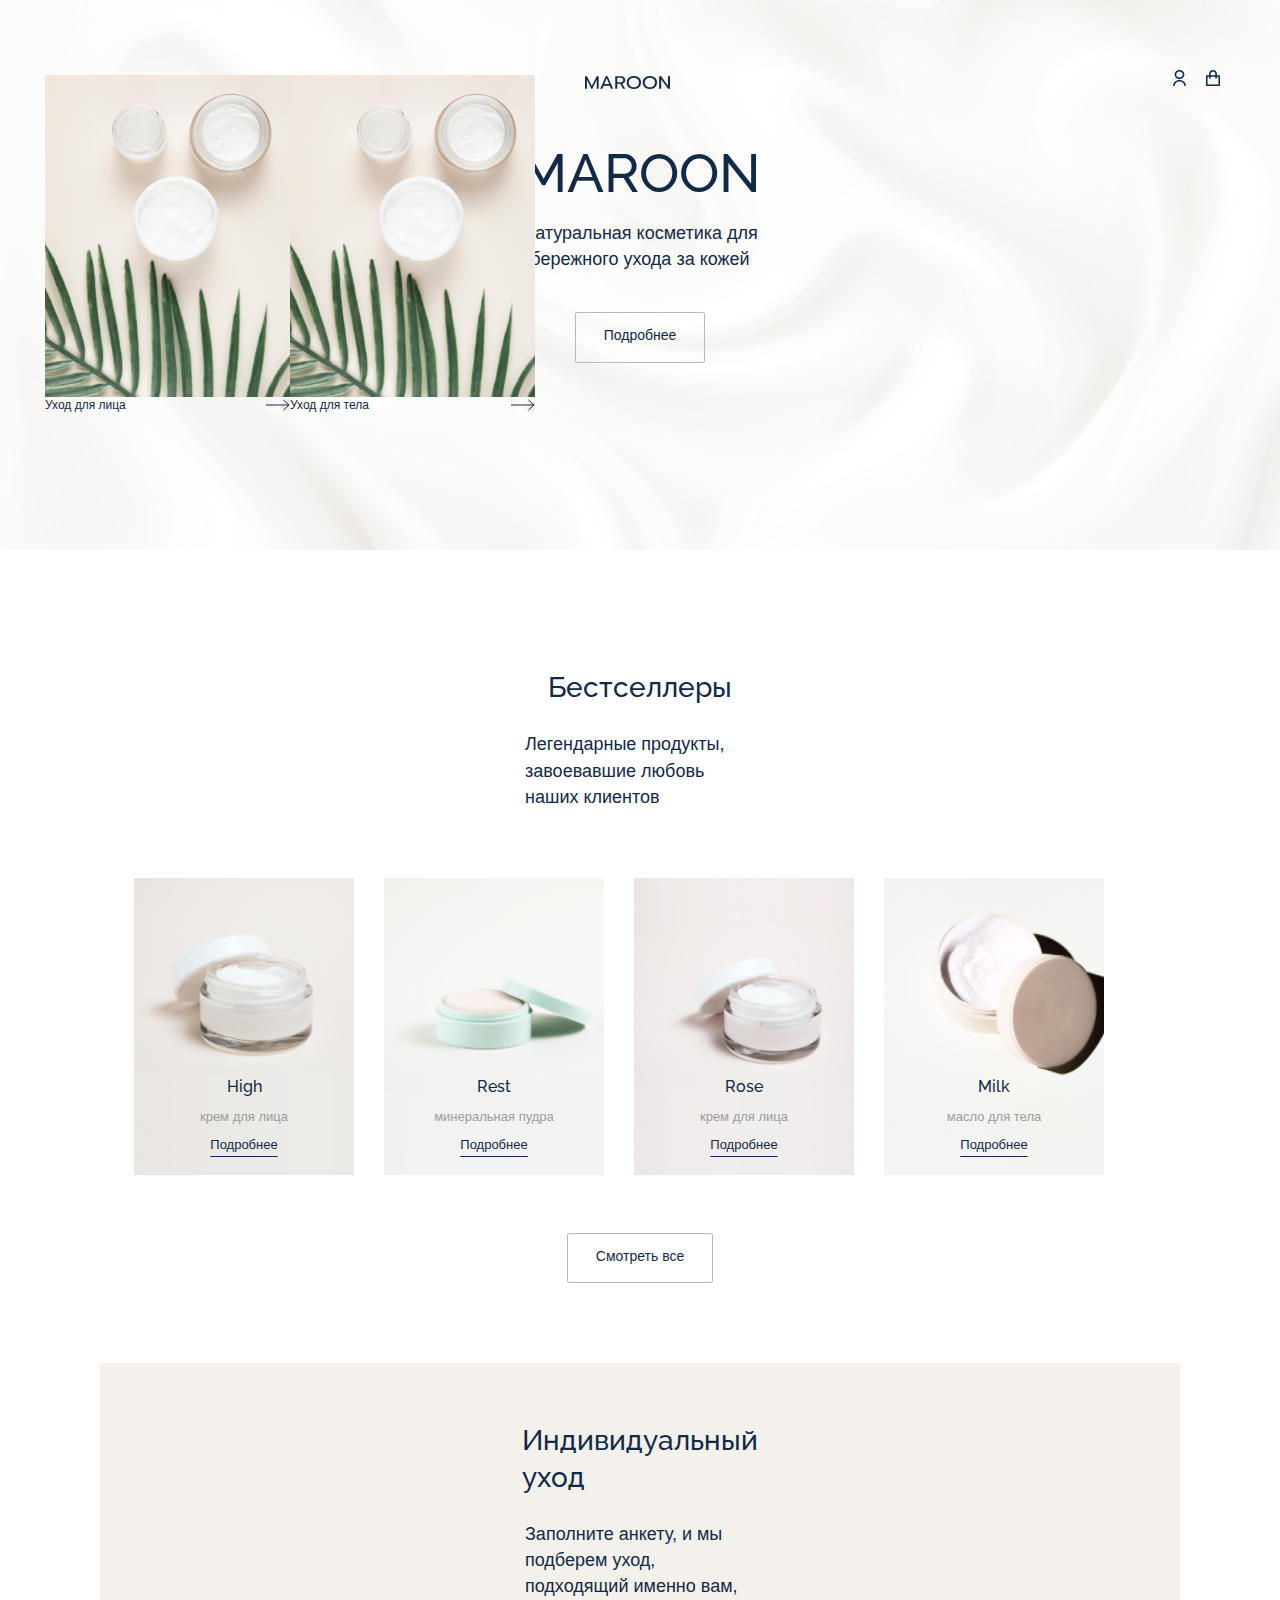
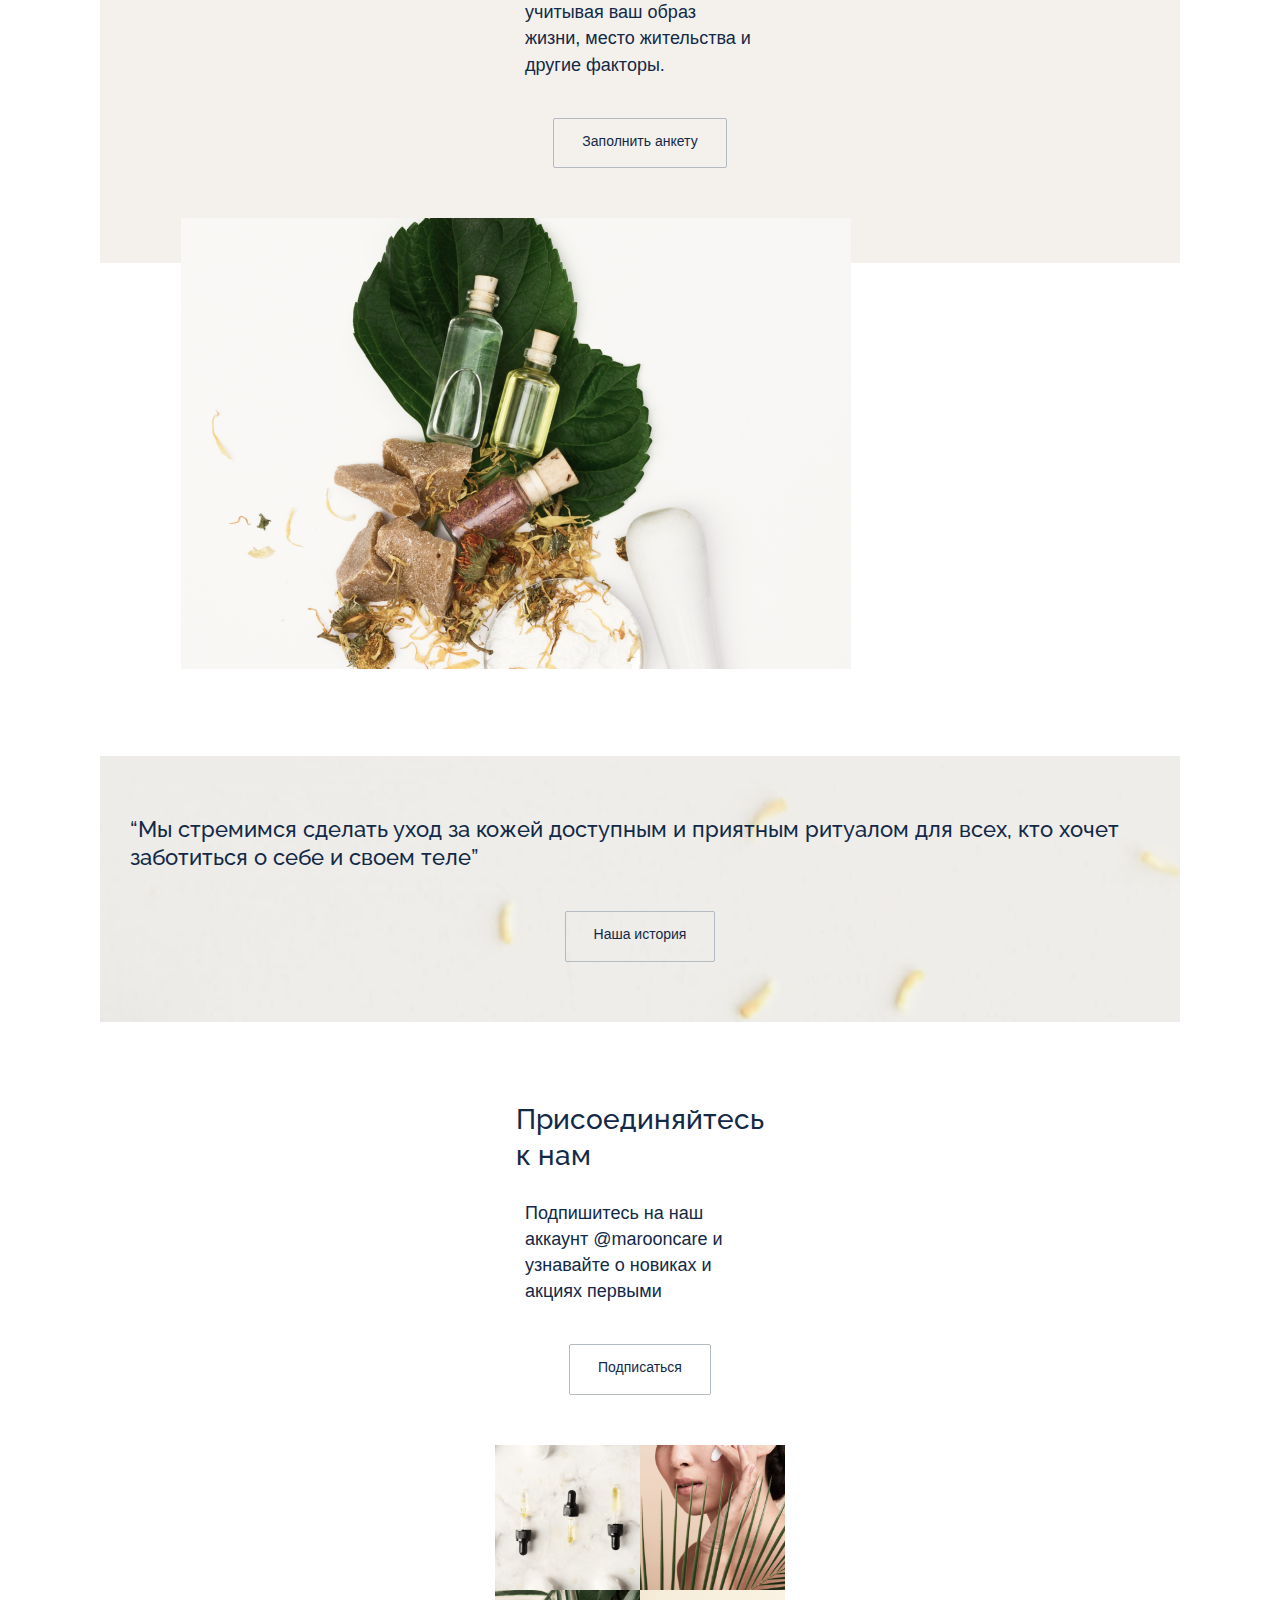
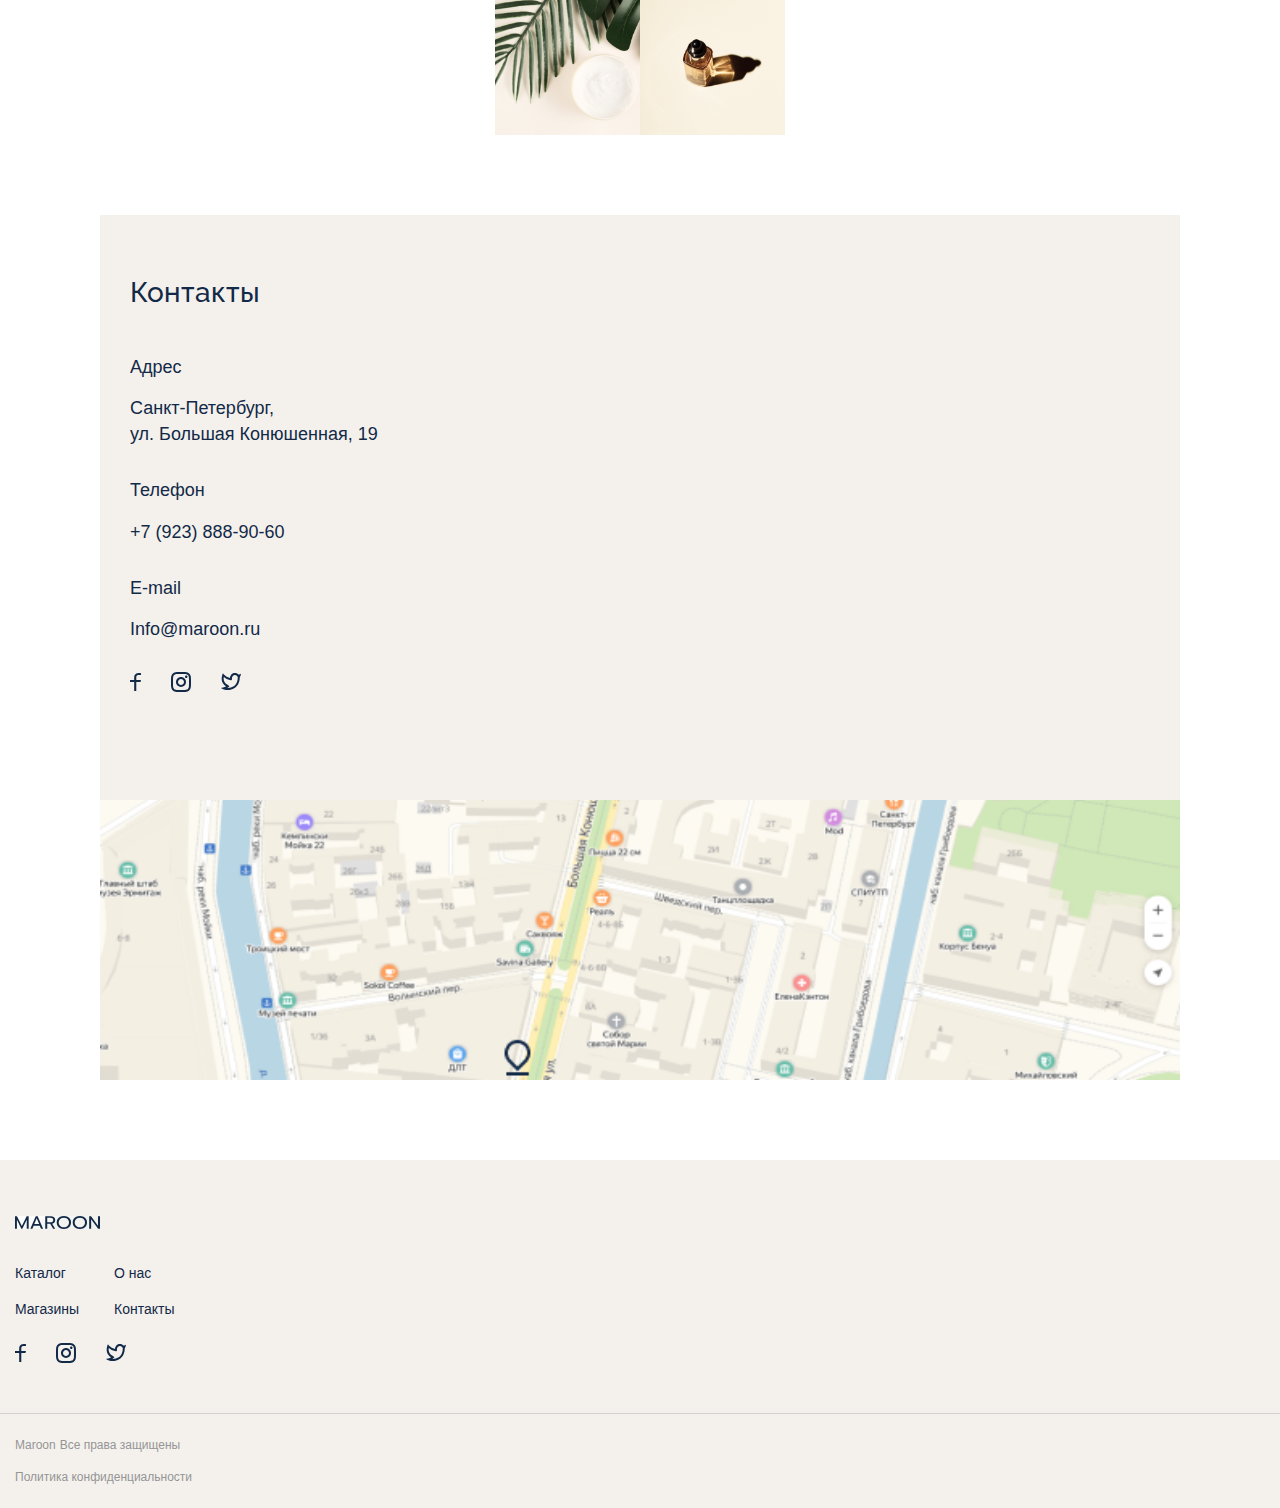
==== index.html @ 7cf11a68 "start-media" ====
<!DOCTYPE html>
<html lang="ru">

<head>
    <meta charset="UTF-8">
    <meta name="viewport" content="width=device-width, initial-scale=1.0">
    <link rel="stylesheet" href="modern-normalize/modern-normalize.css">
    <link rel="preconnect" href="https://fonts.googleapis.com">
    <link rel="preconnect" href="https://fonts.gstatic.com" crossorigin>
    <link
        href="https://fonts.googleapis.com/css2?family=M+PLUS+1p:wght@400;500&family=Raleway:wght@400;500;600&display=swap"
        rel="stylesheet">
    <link rel="stylesheet" href="css/style.css">
    <title>Куратов Даниил</title>
</head>

<body>

    <header>
        <nav>
            <div class="menu">
                <div class="left-menu">
                    <button type="button"> <img src="images/icons/mobile/burger-menu-mobile.svg"
                            alt="burger-menu"></button>
                </div>
                <div class="center-menu">
                    <a href="index.html"><img src="images/icons/mobile/logo-mobile.svg" alt="logo"></a>
                </div>
                <div class="right-menu">
                    <ul class="header-places">
                        <li>Каталог</li>
                        <li>о нас</li>
                        <li>Контакты</li>
                    </ul>

                    <div class="right-menu-icons">
                        <img src="images/icons/mobile/persona-mobile.svg" alt="personal">
                        <img src="images/icons/mobile/shop-mobile.svg" alt="shop">
                    </div>
                </div>
            </div>
        </nav>

        <div class="header-main">
            <h1>Maroon</h1>
            <p class="main-text">Натуральная косметика
                для бережного ухода за кожей</p>

            <div class="button">
                <a href="">Подробнее</a>
            </div>
        </div>

        <div class="header-wrapper">
            <div class="select-wrapper">
                <div class="select-image"></div>
                <div class="link-select">
                    <a href="">
                        <p class="text-select">Уход для лица</p> <img src="images/icons/mobile/arrow-mobile.svg"
                            alt="->">
                    </a>
                </div>
            </div>

            <div class="select-wrapper">
                <div class="select-image"></div>
                <div class="link-select">
                    <a href="">
                        <p class="text-select">Уход для тела</p> <img src="images/icons/mobile/arrow-mobile.svg"
                            alt="->">
                    </a>
                </div>
            </div>
        </div>
    </header>

    <main>
        <div class="wrapper">

            <section class="bestseller">
                <h2 class="sr-only">Бестселлеры</h2>
                <div class="text-wrapper">
                    <p class="heading-text">Бестселлеры</p>
                    <p class="main-text">Легендарные продукты,
                        завоевавшие любовь
                        наших клиентов</p>

                    <div class="button">
                        <a href="">Смотреть все</a>
                    </div>
                </div>

                <div class="crems-border">
                    <div class="crems">
                        <ul>
                            <li>
                                <div class="crem" id="first-crem">
                                    <p class="name-crem">High</p>
                                    <p class="desname-crem">Крем для лица</p>
                                    <a class="link-crem" href="">Подробнее</a>
                                </div>
                            </li>

                            <li>
                                <div class="crem" id="second-crem">
                                    <p class="name-crem">Rest</p>
                                    <p class="desname-crem">Минеральная пудра</p>
                                    <a class="link-crem" href="">Подробнее</a>
                                </div>
                            </li>

                            <li>
                                <div class="crem" id="third-crem">
                                    <p class="name-crem">Rose</p>
                                    <p class="desname-crem">Крем для лица</p>
                                    <a class="link-crem" href="">Подробнее</a>
                                </div>
                            </li>

                            <li>
                                <div class="crem" id="fourth-crem">
                                    <p class="name-crem">Milk</p>
                                    <p class="desname-crem">Масло для тела</p>
                                    <a class="link-crem" href="">Подробнее</a>
                                </div>
                            </li>
                        </ul>
                    </div>
                </div>

                <div class="button">
                    <a href="">Смотреть все</a>
                </div>
            </section>

            <section class="anketa">
                <div class="wrapper-section">
                    <h2 class="sr-only">Индивидуальный уход</h2>
                    <div class="text-wrapper">
                        <p class="heading-text">Индивидуальный уход</p>
                        <p class="main-text" id="anketa-text-first-paragraph">Не всегда очевидно, какие элементы
                            и
                            минералы необходимы коже, а многочисленные эксперименты с разными средствами только
                            ухудшают ее качество.</p>
                        <p class="main-text" id="anketa-text-second-paragraph">Заполните анкету, и мы подберем
                            уход,
                            подходящий именно вам, учитывая ваш образ жизни, место жительства и другие факторы.
                        </p>

                        <div class="button">
                            <a href="">Заполнить анкету</a>
                        </div>
                    </div>
                </div>

                <div class="wrapper-images">
                    <img class="anketa-photo" src="images/anketa-images.png" alt="">
                </div>
            </section>


            <section class="history">
                <h2 class="sr-only">Наша история</h2>
                <div class="wrapper-section">
                    <div class="text-wrapper">
                        <p class="text-history">“Мы стремимся сделать уход за кожей доступным
                            и приятным ритуалом для всех, кто хочет
                            заботиться о себе и своем теле” </p>
                        <div class="button">
                            <a href="">Наша история</a>
                        </div>
                    </div>
                </div>
            </section>

            <section class="subscribe">
                <h2 class="sr-only">Присоединяйтесь к нам</h2>
                <div class="text-wrapper">
                    <p class="heading-text">Присоединяйтесь к нам</p>
                    <p class="main-text">Подпишитесь на наш аккаунт @marooncare
                        и узнавайте о новиках и акциях первыми</p>

                    <div class="button">
                        <a href="">Подписаться</a>
                    </div>
                </div>

                <div class="stack-images">
                    <div class="images-wrapper">
                        <img class="hidden" src="images/stack-images-1.png" alt="">
                        <img src="images/stack-images-2.png" alt="">
                        <img src="images/stack-images-3.png" alt="">
                    </div>
                    <div class="images-wrapper">
                        <img class="hidden" src="images/stack-images-4.png" alt="">
                        <img src="images/stack-images-5.png" alt="">
                        <img src="images/stack-images-6.png" alt="">
                    </div>
                </div>
            </section>

            <section class="contacts">
                <h2 class="sr-only">Контакты</h2>
                <div class="wrapper-section">
                    <div class="text-wrapper">
                        <p class="heading-text">Контакты</p>
                        <ul class="contacts-list">
                            <li>
                                <p class="main-text contact-type">Адрес</p>
                                <p class="main-text">Санкт-Петербург,<br>
                                    ул. Большая Конюшенная, 19</p>
                            </li>
                            <li>
                                <p class="main-text contact-type">Телефон</p>
                                <p class="main-text">+7 (923) 888-90-60</p>
                            </li>
                            <li>
                                <p class="main-text contact-type">E-mail</p>
                                <p class="main-text">Info@maroon.ru</p>
                            </li>
                            <li>
                                <div class="icons">
                                    <img src="images/icons/mobile/facebook-mobile.svg" alt="facebook">
                                    <img src="images/icons/mobile/instagram-mobile.svg" alt="instagram">
                                    <img src="images/icons/mobile/twitter-mobile.svg" alt="twitter">
                                </div>
                            </li>
                        </ul>
                    </div>
                </div>

                <div class="map-wrapper"></div>
            </section>

        </div>
    </main>

    <footer>
        <div class="footer-text">
            <a href="index.html"> <img src="images/icons/mobile/logo-mobile.svg" alt="logo"></a>

            <div class="footer-places">
                <div class="places">
                    <p>Каталог</p>
                </div>
                <div class="places">
                    <p>О нас</p>
                </div>
                <div class="places">
                    <p>Магазины</p>
                </div>
                <div class="places">
                    <p>Контакты</p>
                </div>
            </div>

            <div class="icons">
                <img src="images/icons/mobile/facebook-mobile.svg" alt="facebook">
                <img src="images/icons/mobile/instagram-mobile.svg" alt="instagram">
                <img src="images/icons/mobile/twitter-mobile.svg" alt="twitter">
            </div>
        </div>

        <div class="bottom-footer">
            <div class="first-line">
                <p>Maroon </p>
                <p><img src="images/icons/c.svg" alt=""></p>
                <p>Все права защищены</p>
            </div>
            <p>Политика конфиденциальности</p>
        </div>
    </footer>
</body>

</html>
---- css/style.css ----
:root {
    font-size: 62.5%;
    --primary-color: #122947;
    --background-color: #F4F1ED;
    --border-color: #B3BAC1;
    --crem-text-color: #9A9DA0;
    --footer-background-color: #F4F1ED;
    --footer-border-color: #D1D1D1;
    --footer-text-color: #959595;
}

body {
    margin: 0;
    padding: 0;
    color: var(--primary-color);
    font-family: 'M PLUS 1', sans-serif;
    font-size: 1.6rem;
    font-weight: 400;
    line-height: 145%;
    min-width: 320px;
}

main {
    text-align: center;
}

.wrapper {
    max-width: 1170px;
    margin-left: auto;
    margin-right: auto;
    padding-left: 1.6rem;
    padding-right: 1.6rem;
}


.sr-only {
    position: absolute;
    width: 1px;
    height: 1px;
    margin: -1px;
    border: 0;
    padding: 0;
    white-space: nowrap;
    clip-path: inset(100%);
    clip: rect(0 0 0 0);
    overflow: hidden;
}

header {
    height: 550px;
    display: flex;
    flex-direction: column;
    flex-grow: 1;
    margin: 0;
    padding: 3.2rem 1.6rem 0 1.6rem;
    background-image: url(../images/header-background.png);
    background-repeat: no-repeat;
    background-position: center;
    background-size: cover;
    text-align: center;
    margin-bottom: 8rem;
}

.menu {
    height: 16px;
    flex-grow: 1;
    display: flex;
    flex-direction: row;
    justify-content: space-between;
    padding: 0;
    margin: 0 15px;
    margin-top: 30px;
}

.nav-wrapper a{
    margin-right:2rem;
}

.logo {
    position: absolute;
    top: 30px;
    left: 50%;
}

button {
    border: none;
    background: none;
    cursor: pointer;
    padding: 0;
    margin: 0;
}

.header-places {
    display: none;
}

.right-menu-icons {
    display: flex;
    flex-direction: row;
}

.right-menu-icons :last-child {
    margin-left: 2rem;
}

.header-main {
    display: flex;
    flex-direction: column;
    align-items: center;
    max-width: 27.4rem;
    align-self: center;
    margin-top: 6rem;
}

.header-main p.main-text {
    margin-top: 2rem;
}

h1 {
    text-transform: uppercase;
    font-family: 'Raleway', sans-serif;
    font-size: 4.2rem;
    font-weight: 500;
    line-height: 100%;
    margin: 0;
}

p {
    margin: 0;
}

a {
    margin: 0;
    text-decoration: none;
    color: inherit;
}

.button {
    margin-top: 4rem;
    width: max-content;
    display: flex;
    flex-direction: column;
    justify-content: center;
    align-items: center;
    border-radius: 2px;
    border: 1px solid var(--border-color);
    padding: 1.3rem 2.8rem 1.6rem 2.8rem;
}

.button a {
    font-size: 1.4rem;
    font-weight: 500;
    line-height: 140%;
}

.header-wrapper {
    margin-top: 35px;
    display: flex;
    flex-direction: row;
    justify-content: space-around;
}

.link-select a {
    display: flex;
    flex-direction: row;
    justify-content: space-between;
    align-items: center;
}

.text-select {
    font-size: 1.2rem;
    font-weight: 500;
    line-height: 140%;
}

.select-image {
    min-width: 130px;
    min-height: 170px;

    background-image: url(../images/image-for-face.png);
    background-repeat: no-repeat;
    background-position: center;
    background-size: cover;
}

section {
    margin-bottom: 8rem;
    display: flex;
    flex-direction: column;
    align-items: center;
}


.wrapper-section {
    background-color: var(--background-color);
    padding: 6rem 3rem;
    width: 100%;
    display: flex;
    flex-direction: column;
    align-items: center;
}

.heading-text {
    font-family: 'Raleway', sans-serif;
    font-size: 2.8rem;
    font-style: normal;
    font-weight: 500;
    line-height: 130%;
    margin-bottom: 2.5rem;
}

.crems-border {
    width: 100%;
    margin-top: 5rem;
}

.crems {
    padding: 0;
    margin-left: -1.6rem;
    margin-right: -1.6rem;
}

.crems ul {
    list-style: none;
    padding: 0;
    display: flex;
    white-space: nowrap;
    overflow: auto;
    -ms-overflow-style: none;
    scrollbar-width: none;
}

.crems ul::-webkit-scrollbar {
    display: none;
}

.crem {
    width: 220px;
    height: 297px;
    display: flex;
    flex-direction: column;
    align-items: center;
    justify-content: end;
    margin-right: 3rem;
    padding-bottom: 2rem;
}

.name-crem {
    font-family: 'Raleway', sans-serif;
    font-size: 16px;
    font-style: normal;
    font-weight: 500;
    line-height: 145%;
}

.desname-crem {
    text-transform: lowercase;
    color: var(--crem-text-color);
    font-size: 1.3rem;
    font-weight: 400;
    line-height: 290%;
}

.link-crem {
    font-size: 1.3rem;
    font-weight: 400;
    line-height: 145%;
    text-decoration: underline;
    text-underline-offset: 0.7rem;
}

#first-crem {
    background-image: url(../images/crem-1.png);
    background-repeat: no-repeat;
    background-position: center;
    background-size: cover;

    margin-left: 5rem;
}

#second-crem {
    background-image: url(../images/crem-2.png);
    background-repeat: no-repeat;
    background-position: center;
    background-size: cover;
}

#third-crem {
    background-image: url(../images/crem-3.png);
    background-repeat: no-repeat;
    background-position: center;
    background-size: cover;
}

#fourth-crem {
    background-image: url(../images/crem-4.png);
    background-repeat: no-repeat;
    background-position: center;
    background-size: cover;
}

.anketa div.wrapper-section {
    padding-bottom: 9.5rem;
}

.bestseller .text-wrapper .button {
    display: none;
}

.text-wrapper {
    display: flex;
    flex-direction: column;
    align-items: center;
    max-width: 23rem;
}

#anketa-text-first-paragraph {
    display: none;
}

.wrapper-images {
    width: 85%;
    margin: 0 auto;
}

.anketa-photo {
    margin-top: -45px;
    max-width: 100%;
}

.history .wrapper-section {
    max-height: 32rem;
    background-image: url(../images/background-history.png);
    background-repeat: no-repeat;
    background-position: center;
    background-size: cover;
}

.history .text-wrapper {
    max-width: 100%;
}

.text-history {
    font-family: 'Raleway', sans-serif;
    font-size: 22px;
    font-weight: 500;
    line-height: 125%;
}

.hidden {
    display: none;
}

.stack-images {
    margin-top: 5rem;
}

.images-wrapper {
    display: flex;
    justify-content: center;
}

.images-wrapper img {
    width: 145px;
    height: 145px;
}

.contacts .text-wrapper {
    align-self: stretch;
    align-items: start;
    text-align: left;
    max-width: 256px;
}

.contacts-list {
    padding: 0;
    list-style: none;
}

.contacts-list li {
    margin-bottom: 3rem;
}

.contact-type {
    font-weight: 500;
    margin-bottom: 1.5rem;
}

.icons {
    display: flex;
    align-items: center;
}

.icons img {
    margin-right: 3rem;
}

.map-wrapper {
    width: 100%;
    height: 28rem;
    margin: 0 auto;
    background-image: url(../images/map.png);
    background-repeat: no-repeat;
    background-position: center;
    background-size: cover;
}

footer {
    background-color: var(--footer-background-color);
}

.footer-text {
    padding: 5rem 1.5rem;
    border-bottom: 0.1rem solid var(--footer-border-color);
}

.footer-places {
    display: grid;
    grid-template-columns: 9.9rem 9.9rem;
    grid-template-rows: 3.6rem 3.6rem;
    grid-gap: 0;
    margin-top: 3rem;
    margin-bottom: 0.5rem;
}

.places p {
    font-size: 1.4rem;
    font-weight: 400;
    line-height: 100%;
}

.bottom-footer {
    display: flex;
    flex-direction: column;
    padding: 2.5rem 1.5rem;
}

.first-line {
    display: flex;
    text-align: center;
    margin-bottom: 2rem;
}

.first-line p {
    margin-right: 0.2rem;
}


.bottom-footer p {
    color: var(--footer-text-color);
    font-size: 1.2rem;
    font-weight: 400;
    line-height: 100%;
}

@media screen and (min-width: 760px) and (max-width: 137rem) {

    body {
        font-family: 'M PLUS 1', sans-serif;
        font-size: 1.8rem;
        font-weight: 400;
    }
    
    main {
        text-align: left;
    }
    
    .wrapper {
        padding-left: 4.5rem;
        padding-right: 4.5rem;
    }

    header {
        padding: 4rem 4.5rem 7rem;
        margin-bottom: 12rem;
    }

    .header-main h1 {
        font-size: 5.4rem;
    }

    .header-wrapper {
        position:absolute ;
        display: flex;
        flex-shrink: 0;
    }



    .select-image {
        width: 24.5rem;
        height: 32.2rem;
    }


}
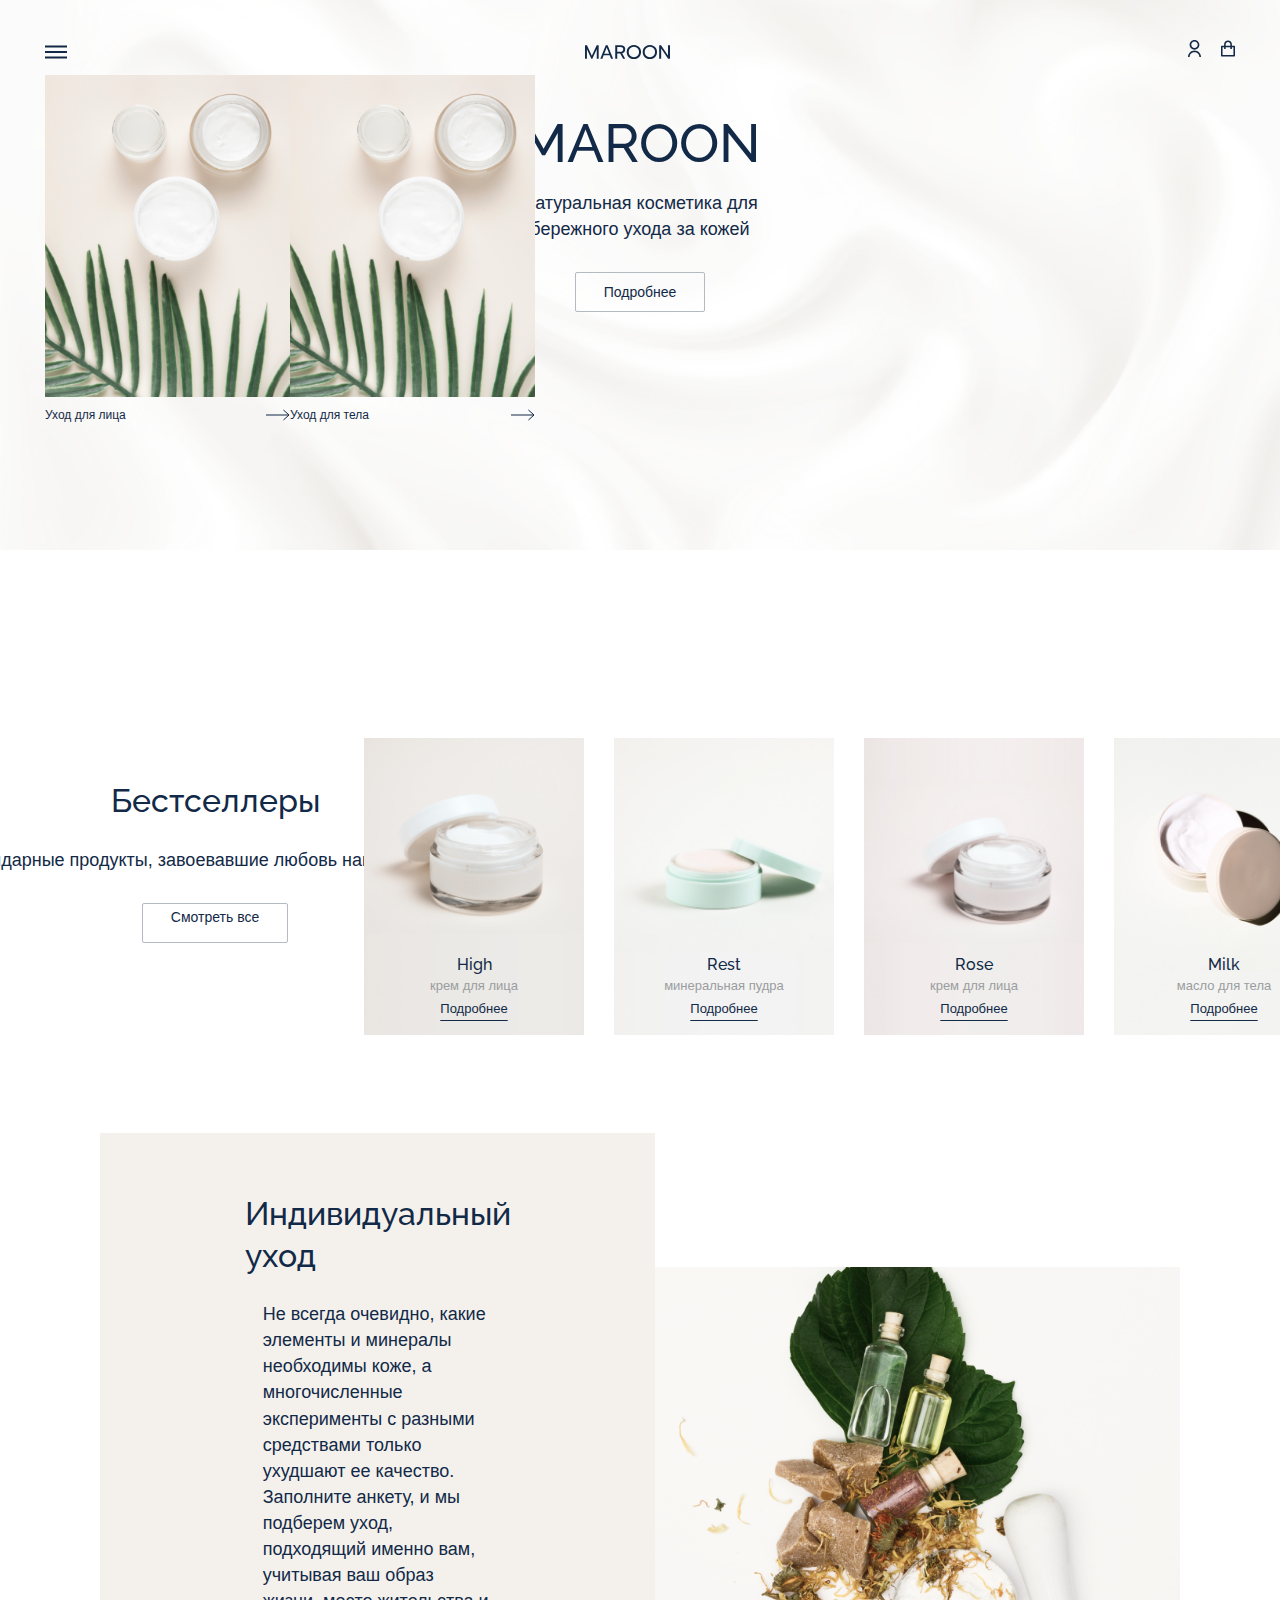
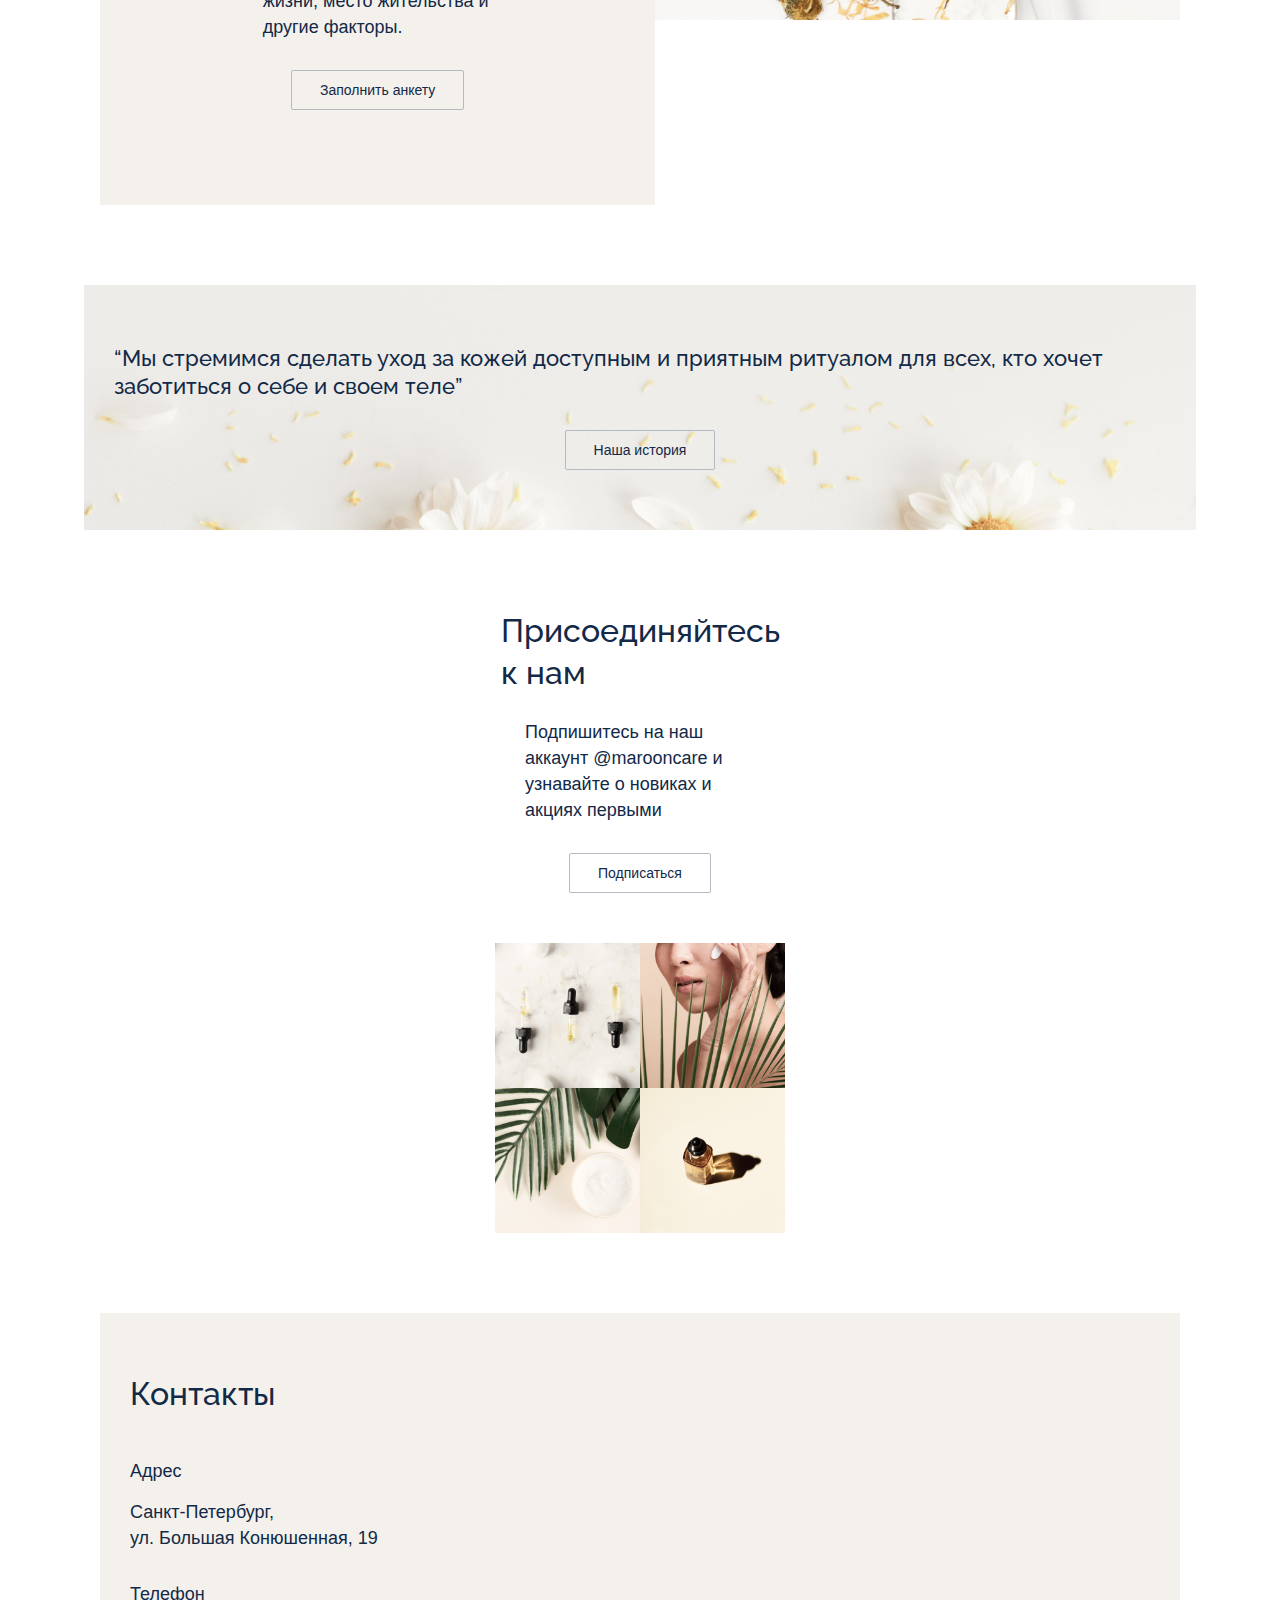
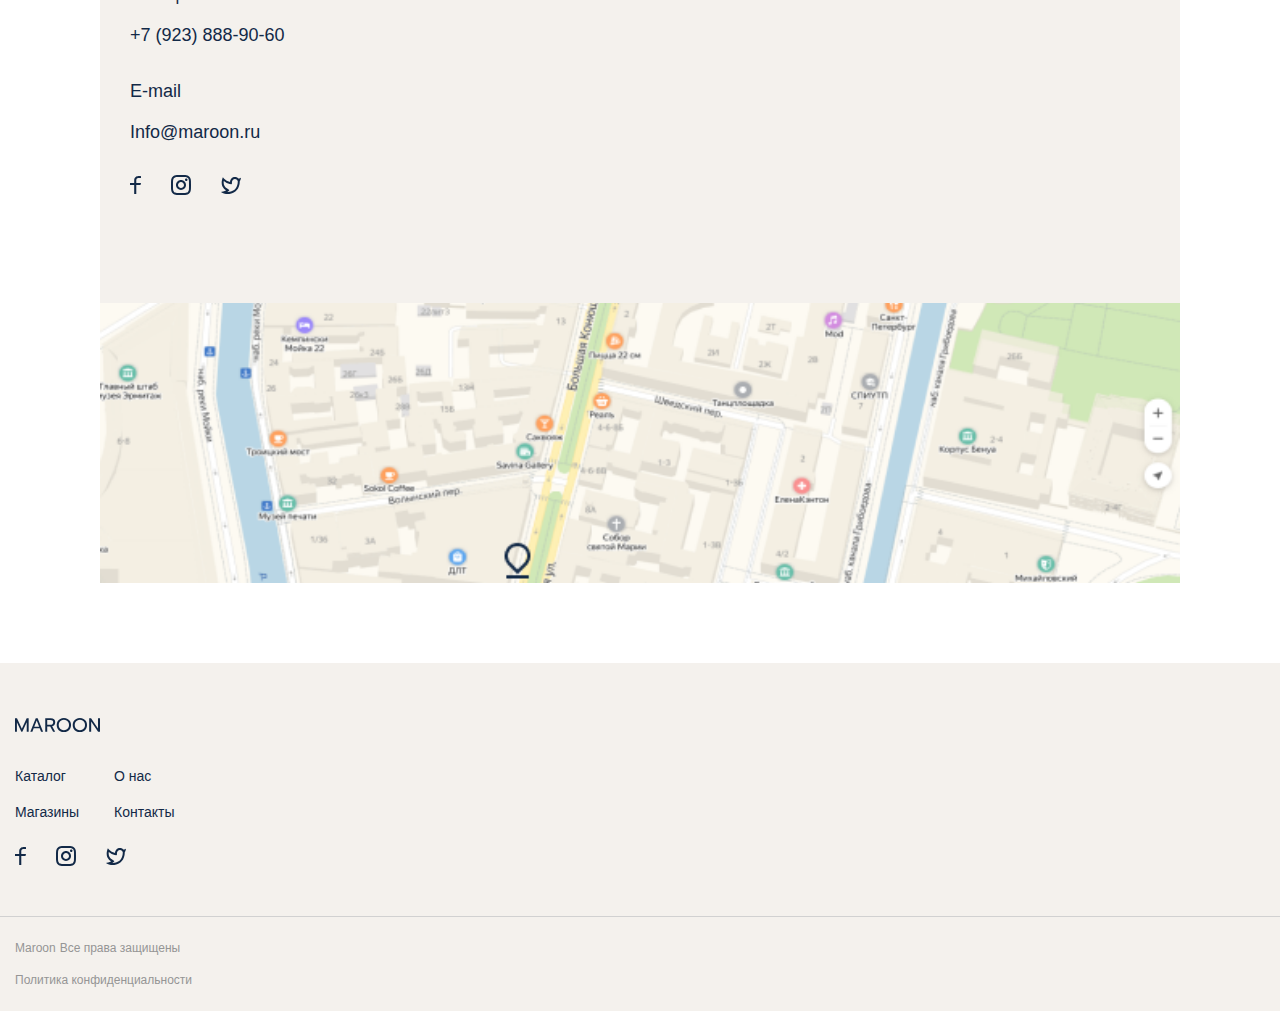
==== commit 246ba185: "fea" ====
--- a/index.html
+++ b/index.html
@@ -8,7 +8,7 @@
     <link rel="preconnect" href="https://fonts.googleapis.com">
     <link rel="preconnect" href="https://fonts.gstatic.com" crossorigin>
     <link
-        href="https://fonts.googleapis.com/css2?family=M+PLUS+1p:wght@400;500&family=Raleway:wght@400;500;600&display=swap"
+        href="https://fonts.googleapis.com/css2?family=M+PLUS+1p:wght@100;300;400;500;700&family=Raleway:wght@100;200;300;400;500;600;700&display=swap"
         rel="stylesheet">
     <link rel="stylesheet" href="css/style.css">
     <title>Куратов Даниил</title>
@@ -27,7 +27,7 @@
                     <a href="index.html"><img src="images/icons/mobile/logo-mobile.svg" alt="logo"></a>
                 </div>
                 <div class="right-menu">
-                    <ul class="header-places">
+                    <ul class="header-places desktop">
                         <li>Каталог</li>
                         <li>о нас</li>
                         <li>Контакты</li>
@@ -128,7 +128,7 @@
                     </div>
                 </div>
 
-                <div class="button">
+                <div class="button mobile">
                     <a href="">Смотреть все</a>
                 </div>
             </section>
--- a/css/style.css
+++ b/css/style.css
@@ -68,8 +68,6 @@
     flex-direction: row;
     justify-content: space-between;
     padding: 0;
-    margin: 0 15px;
-    margin-top: 30px;
 }
 
 .nav-wrapper a{
@@ -90,7 +88,7 @@
     margin: 0;
 }
 
-.header-places {
+.desktop {
     display: none;
 }
 
@@ -136,21 +134,22 @@
 }
 
 .button {
-    margin-top: 4rem;
+    margin-top: 3rem;
     width: max-content;
+    height: 4rem;
     display: flex;
     flex-direction: column;
     justify-content: center;
     align-items: center;
     border-radius: 2px;
     border: 1px solid var(--border-color);
-    padding: 1.3rem 2.8rem 1.6rem 2.8rem;
+    padding: 0 2.8rem 0 2.8rem;
 }
 
 .button a {
     font-size: 1.4rem;
     font-weight: 500;
-    line-height: 140%;
+    line-height: 100%;
 }
 
 .header-wrapper {
@@ -161,6 +160,7 @@
 }
 
 .link-select a {
+    margin-top: 1rem;
     display: flex;
     flex-direction: row;
     justify-content: space-between;
@@ -250,7 +250,7 @@
     font-size: 16px;
     font-style: normal;
     font-weight: 500;
-    line-height: 145%;
+    line-height: 100%;
 }
 
 .desname-crem {
@@ -258,13 +258,15 @@
     color: var(--crem-text-color);
     font-size: 1.3rem;
     font-weight: 400;
-    line-height: 290%;
+    line-height: 100%;
+    margin-top: 0.65rem;
+    margin-bottom: 1rem;
 }
 
 .link-crem {
     font-size: 1.3rem;
     font-weight: 400;
-    line-height: 145%;
+    line-height: 100%;
     text-decoration: underline;
     text-underline-offset: 0.7rem;
 }
@@ -325,7 +327,14 @@
 
 .anketa-photo {
     margin-top: -45px;
-    max-width: 100%;
+    width: 100%;
+    object-fit:cover;
+}
+
+
+.history {
+    margin-left: -1.6rem;
+    margin-right: -1.6rem;
 }
 
 .history .wrapper-section {
@@ -485,12 +494,51 @@
         flex-shrink: 0;
     }
 
-
-
     .select-image {
         width: 24.5rem;
         height: 32.2rem;
     }
 
 
-}
+
+    .heading-text {
+        font-size: 3.2rem;
+    }
+
+
+    .mobile {
+        display: none;
+    }
+
+    .bestseller .text-wrapper .button {
+        display: block;
+    }
+
+    .button {
+        font-size: 1.6rem;
+    }
+
+    .bestseller {
+        display: flex;
+        flex-direction: row;
+        white-space: nowrap;
+    }
+
+    #anketa-text-first-paragraph {
+        display: contents;
+    }
+
+    .anketa {
+        display: flex;
+        flex-direction: row;
+    }
+
+    .wrapper-images {
+        white-space: nowrap;
+        width: 100%;
+        height: 85%;
+        margin: auto 0;
+    }
+
+
+}
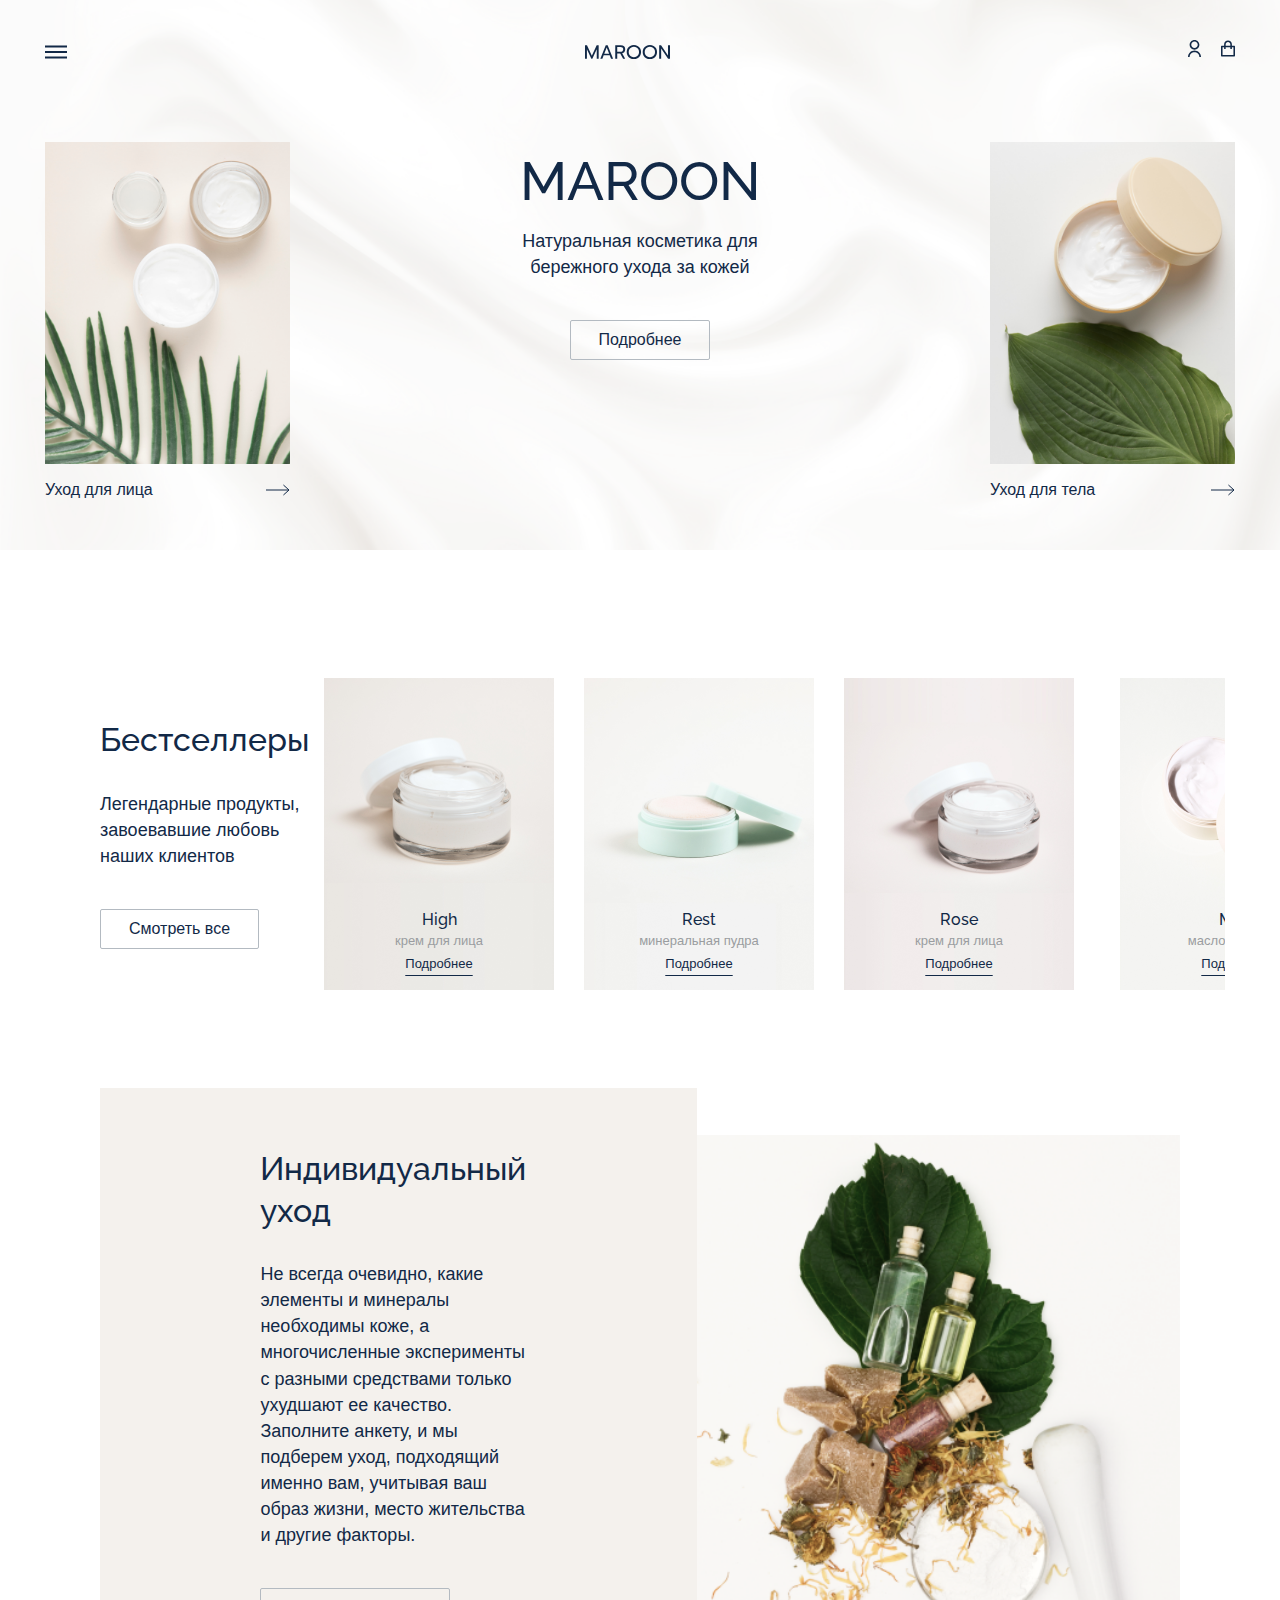
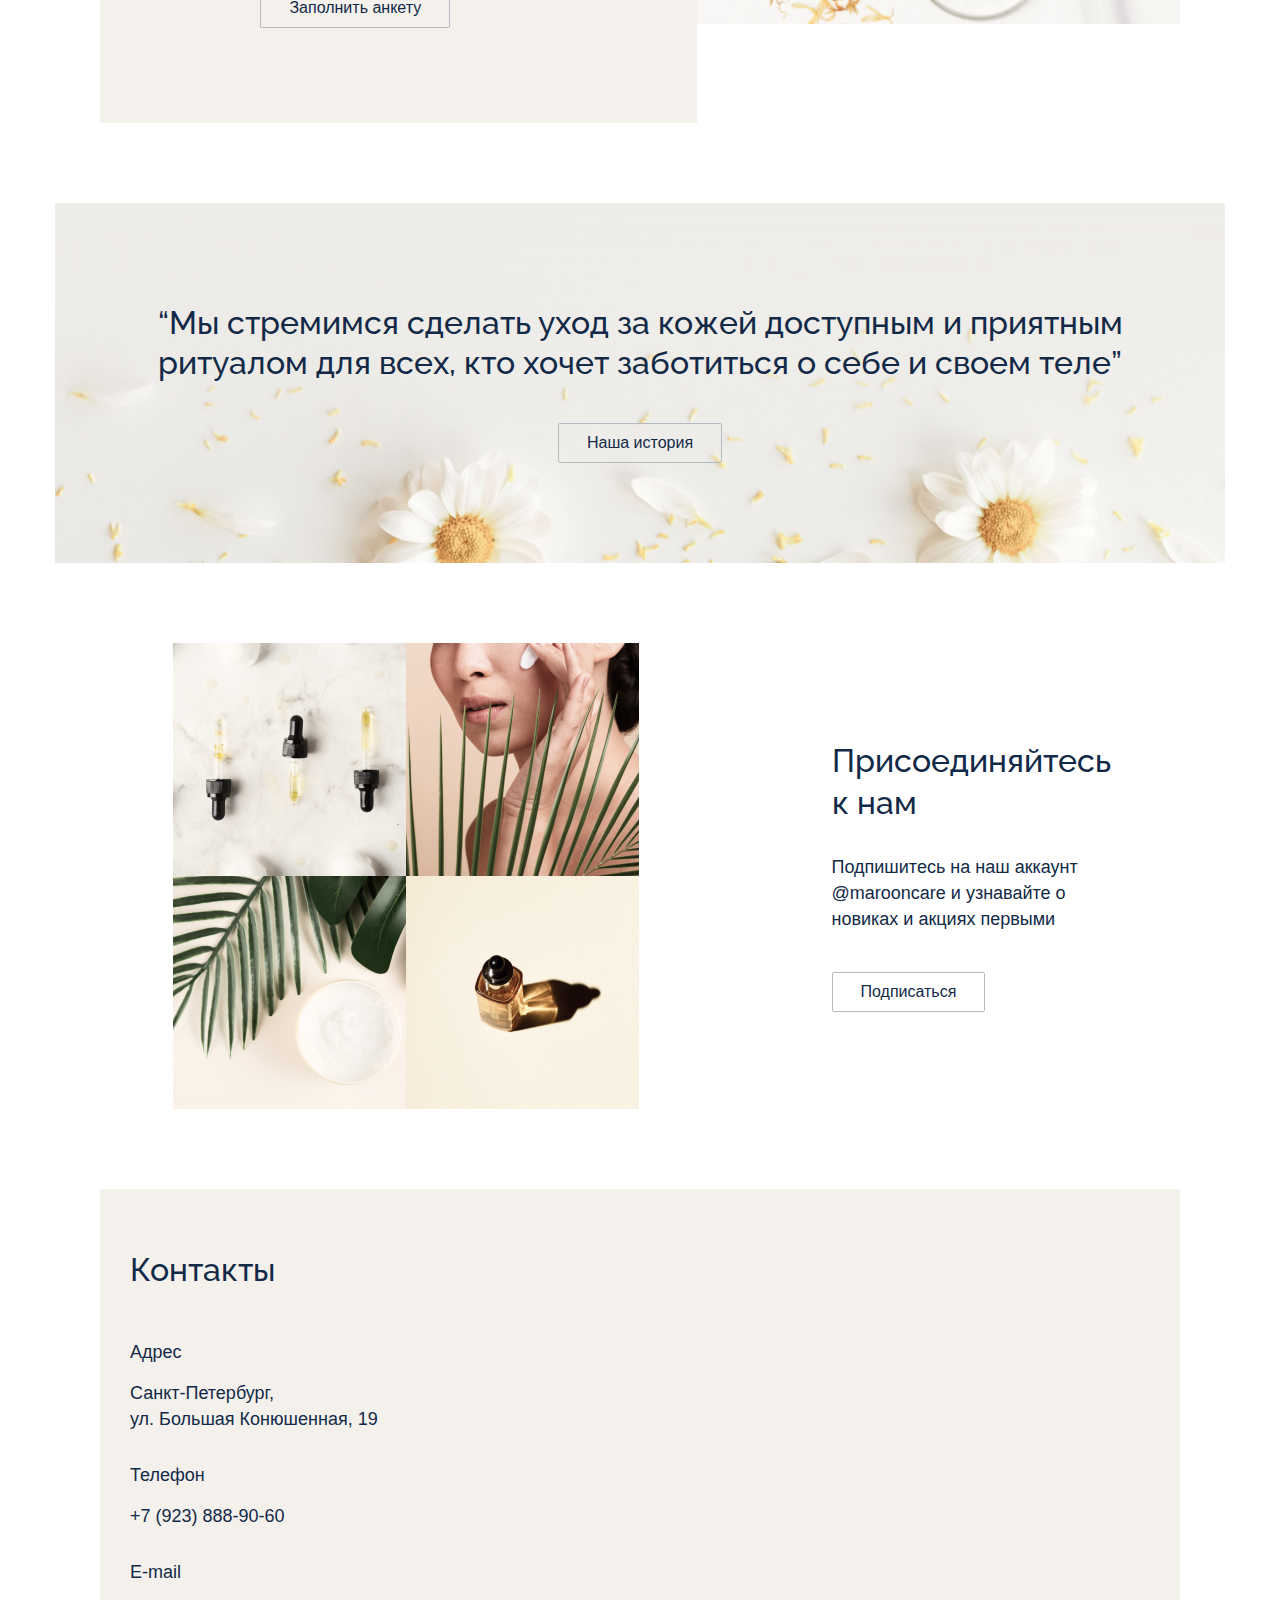
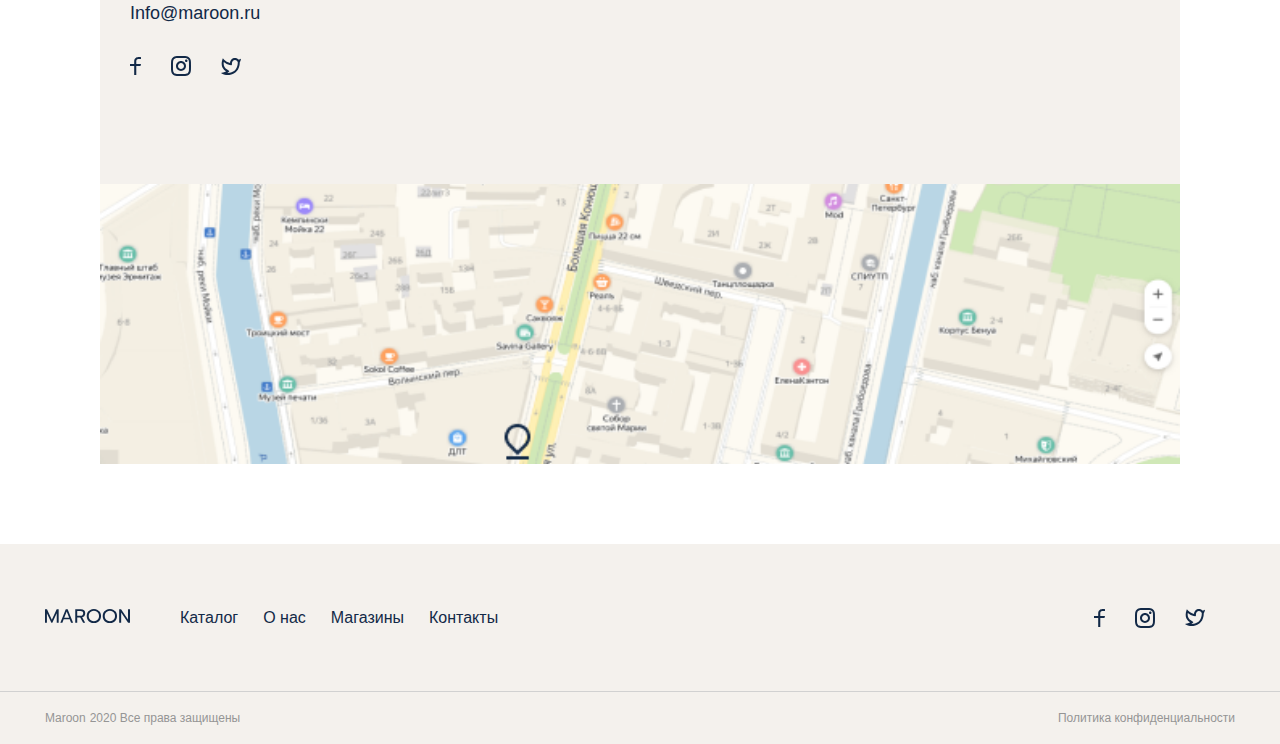
==== commit 2be5e9d9: "mobile done" ====
--- a/index.html
+++ b/index.html
@@ -53,7 +53,7 @@
 
         <div class="header-wrapper">
             <div class="select-wrapper">
-                <div class="select-image"></div>
+                <div class="select-image image-face"></div>
                 <div class="link-select">
                     <a href="">
                         <p class="text-select">Уход для лица</p> <img src="images/icons/mobile/arrow-mobile.svg"
@@ -63,7 +63,7 @@
             </div>
 
             <div class="select-wrapper">
-                <div class="select-image"></div>
+                <div class="select-image image-body"></div>
                 <div class="link-select">
                     <a href="">
                         <p class="text-select">Уход для тела</p> <img src="images/icons/mobile/arrow-mobile.svg"
@@ -237,20 +237,23 @@
 
     <footer>
         <div class="footer-text">
-            <a href="index.html"> <img src="images/icons/mobile/logo-mobile.svg" alt="logo"></a>
-
-            <div class="footer-places">
-                <div class="places">
-                    <p>Каталог</p>
-                </div>
-                <div class="places">
-                    <p>О нас</p>
-                </div>
-                <div class="places">
-                    <p>Магазины</p>
-                </div>
-                <div class="places">
-                    <p>Контакты</p>
+            <div class="footer-contacts">
+
+                <a href="index.html"> <img src="images/icons/mobile/logo-mobile.svg" alt="logo"></a>
+
+                <div class="footer-places">
+                    <div class="places">
+                        <p>Каталог</p>
+                    </div>
+                    <div class="places">
+                        <p>О нас</p>
+                    </div>
+                    <div class="places">
+                        <p>Магазины</p>
+                    </div>
+                    <div class="places">
+                        <p>Контакты</p>
+                    </div>
                 </div>
             </div>
 
@@ -263,9 +266,9 @@
 
         <div class="bottom-footer">
             <div class="first-line">
-                <p>Maroon </p>
+                <p>Maroon</p>
                 <p><img src="images/icons/c.svg" alt=""></p>
-                <p>Все права защищены</p>
+                <p>2020 Все права защищены</p>
             </div>
             <p>Политика конфиденциальности</p>
         </div>
--- a/css/style.css
+++ b/css/style.css
@@ -70,8 +70,8 @@
     padding: 0;
 }
 
-.nav-wrapper a{
-    margin-right:2rem;
+.nav-wrapper a {
+    margin-right: 2rem;
 }
 
 .logo {
@@ -176,11 +176,17 @@
 .select-image {
     min-width: 130px;
     min-height: 170px;
-
+    background-repeat: no-repeat;
+    background-position: center;
+    background-size: cover;
+}
+
+.image-face {
     background-image: url(../images/image-for-face.png);
-    background-repeat: no-repeat;
-    background-position: center;
-    background-size: cover;
+}
+
+.image-body {
+    background-image: url(../images/image-for-body.png);
 }
 
 section {
@@ -299,6 +305,8 @@
     background-repeat: no-repeat;
     background-position: center;
     background-size: cover;
+
+    margin-left: 1.6rem;
 }
 
 .anketa div.wrapper-section {
@@ -307,6 +315,7 @@
 
 .bestseller .text-wrapper .button {
     display: none;
+    
 }
 
 .text-wrapper {
@@ -326,9 +335,8 @@
 }
 
 .anketa-photo {
+    width: 100%;
     margin-top: -45px;
-    width: 100%;
-    object-fit:cover;
 }
 
 
@@ -356,6 +364,11 @@
     line-height: 125%;
 }
 
+
+.subscribe {
+    width: 100%;
+}
+
 .hidden {
     display: none;
 }
@@ -370,8 +383,8 @@
 }
 
 .images-wrapper img {
-    width: 145px;
-    height: 145px;
+    width: 50%;
+    max-width: 177px;
 }
 
 .contacts .text-wrapper {
@@ -447,13 +460,13 @@
 .first-line {
     display: flex;
     text-align: center;
+    align-items: center;
     margin-bottom: 2rem;
 }
 
 .first-line p {
     margin-right: 0.2rem;
 }
-
 
 .bottom-footer p {
     color: var(--footer-text-color);
@@ -462,18 +475,16 @@
     line-height: 100%;
 }
 
-@media screen and (min-width: 760px) and (max-width: 137rem) {
+@media screen and (min-width: 710px) and (max-width: 1370px) {
 
     body {
-        font-family: 'M PLUS 1', sans-serif;
         font-size: 1.8rem;
-        font-weight: 400;
-    }
-    
+    }
+
     main {
         text-align: left;
     }
-    
+
     .wrapper {
         padding-left: 4.5rem;
         padding-right: 4.5rem;
@@ -481,17 +492,26 @@
 
     header {
         padding: 4rem 4.5rem 7rem;
-        margin-bottom: 12rem;
+        margin-bottom: 11rem;
+
+    }
+
+    .header-main {
+        z-index: 1;
+        margin-top: 9.8rem;
     }
 
     .header-main h1 {
         font-size: 5.4rem;
+
     }
 
     .header-wrapper {
-        position:absolute ;
-        display: flex;
-        flex-shrink: 0;
+        display: flex;
+        justify-content: space-between;
+        position: relative;
+        top: -25.3rem;
+        z-index: 0;
     }
 
     .select-image {
@@ -499,10 +519,19 @@
         height: 32.2rem;
     }
 
-
+    .link-select {
+        margin-top: 1.5rem;
+    }
+
+
+
+    .text-select {
+        font-size: 1.6rem;
+    }
 
     .heading-text {
         font-size: 3.2rem;
+        margin-bottom: 3rem;
     }
 
 
@@ -510,18 +539,56 @@
         display: none;
     }
 
+    .bestseller .text-wrapper {
+        max-width: 20rem;
+    }
     .bestseller .text-wrapper .button {
-        display: block;
-    }
-
-    .button {
+        display: flex;
+    }
+
+    .button{
+        margin-top: 4rem;
+    }
+    .button a {
         font-size: 1.6rem;
     }
 
     .bestseller {
         display: flex;
         flex-direction: row;
+    }
+
+    .text-wrapper {
+        align-items: start;
+        max-width: 27.6rem;
+    }
+
+    .crem {
+        width: 230px;
+        height: 312px;
+    }
+
+    .crems-border {
         white-space: nowrap;
+        overflow: auto;
+        -ms-overflow-style: none;
+        scrollbar-width: none;
+        margin-top: 0;
+        margin-left: 2rem;
+        margin-right: -4.5rem;
+        padding: 0;
+    }
+
+    .crems-border::-webkit-scrollbar {
+        display: none;
+    }
+
+    #first-crem {
+        margin-left: 2rem;
+    }
+
+    #fourth-crem {
+        margin-right: 4.5rem;
     }
 
     #anketa-text-first-paragraph {
@@ -533,12 +600,100 @@
         flex-direction: row;
     }
 
+    .wrapper-section {
+    }
+
     .wrapper-images {
         white-space: nowrap;
-        width: 100%;
-        height: 85%;
-        margin: auto 0;
-    }
-
-
-}
+    }
+
+
+
+
+
+
+
+
+
+    .history {
+        margin-left: -4.5rem;
+        margin-right: -4.5rem;
+    }
+
+    .history .wrapper-section {
+        max-height: 39.3rem;
+        padding: 10rem 3rem;
+    }
+
+    .history .wrapper-section .text-wrapper {
+        text-align: center;
+        align-items: center;
+    }
+
+    .text-history {
+        font-size: 3.2rem;
+    }
+
+    .subscribe {
+        flex-direction: row-reverse;
+        justify-content: space-around;
+        align-items: center;
+    }
+
+    .stack-images {
+        margin-right: 4.8rem;
+        margin-top: 0;
+    }
+
+    .images-wrapper img {
+        max-width: 23.3rem;
+    }
+
+
+
+
+
+
+    .footer-text {
+        display: flex;
+        align-items: center;
+        justify-content:  space-between;
+        padding: 6rem 4.5rem;
+    }
+
+    .footer-contacts {
+        display: flex;
+        align-items: center;
+    }
+
+    .footer-places {
+        display: flex;
+        margin-top: 0;
+        margin-left: 5rem;
+        margin-bottom: 0
+    }
+
+    .places {
+        margin-right:  2.5rem;
+        
+    }
+
+    .places p {
+        font-size: 1.6rem;
+    }
+
+
+    .bottom-footer {
+        display: flex;
+        flex-direction: row;
+        justify-content: space-between;
+        padding: 2rem 4.5rem;
+    }
+
+    .first-line {
+        margin: 0;
+    }
+
+
+
+}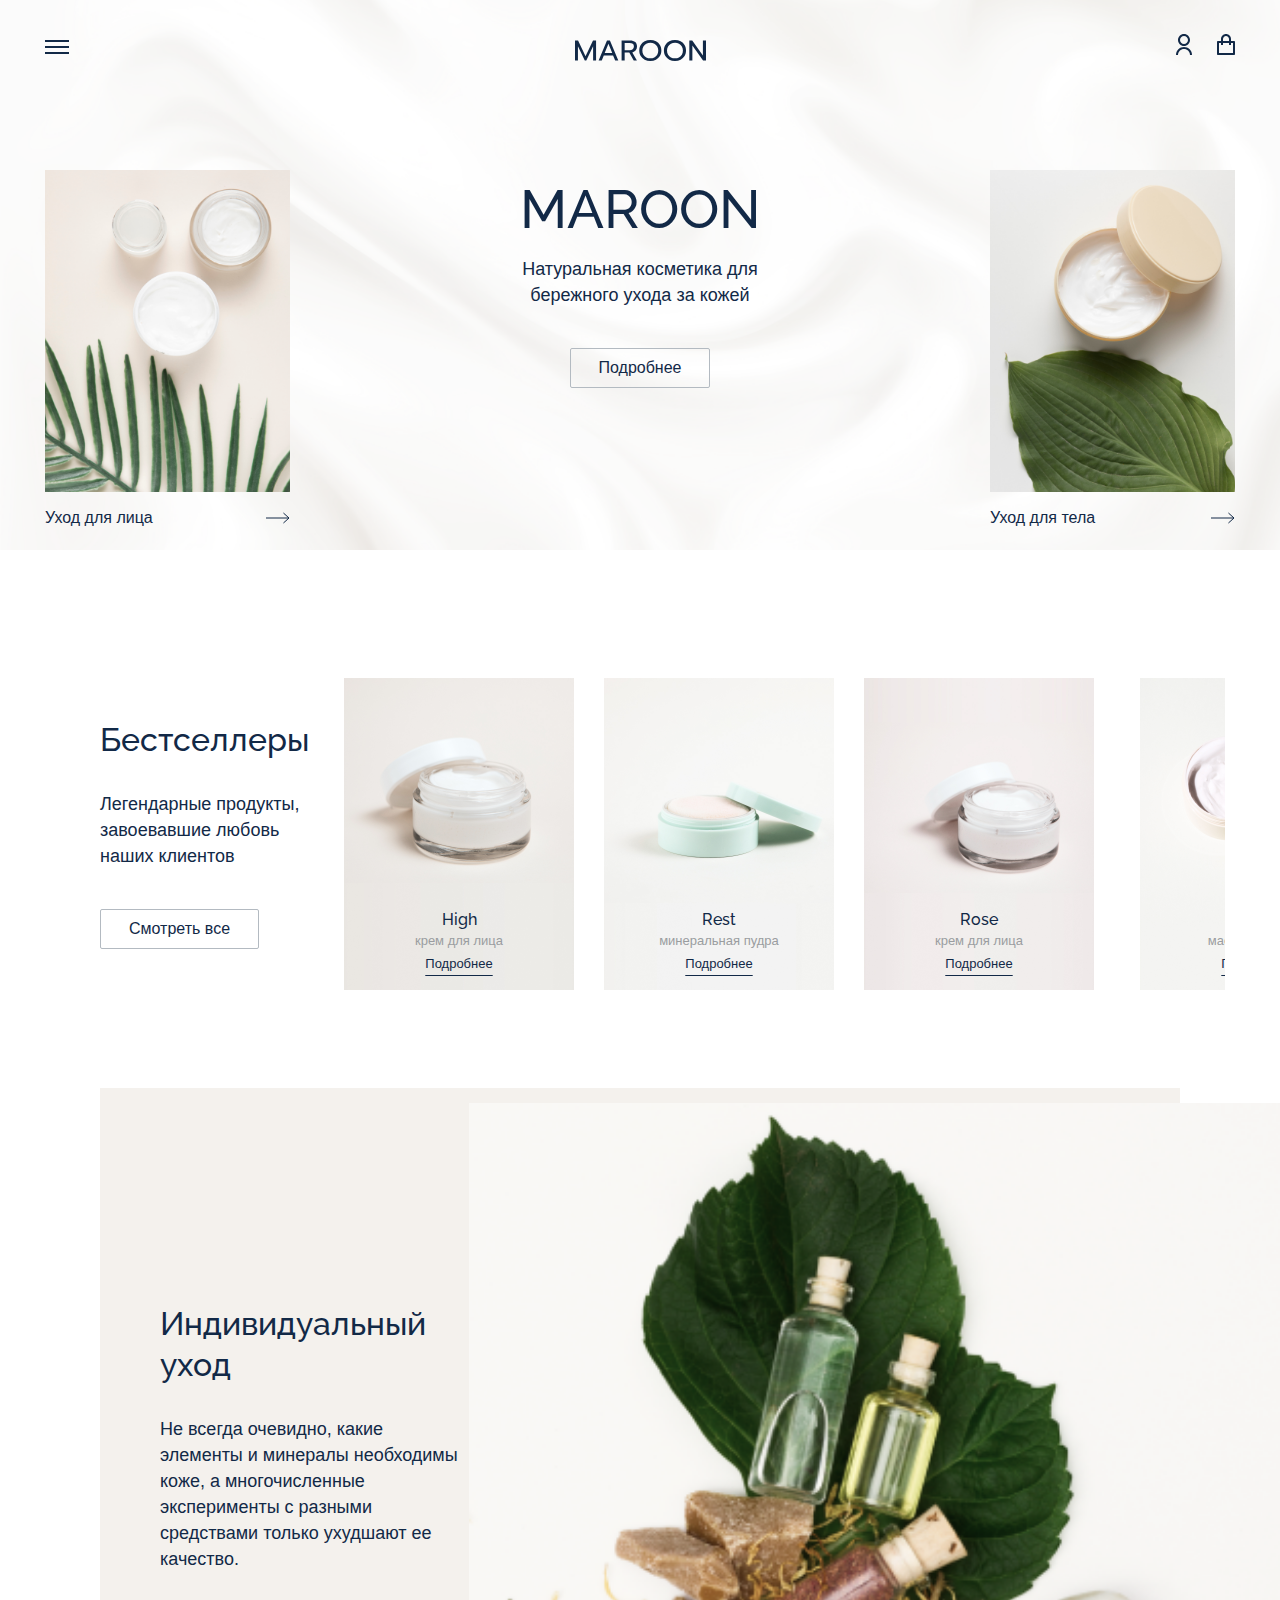
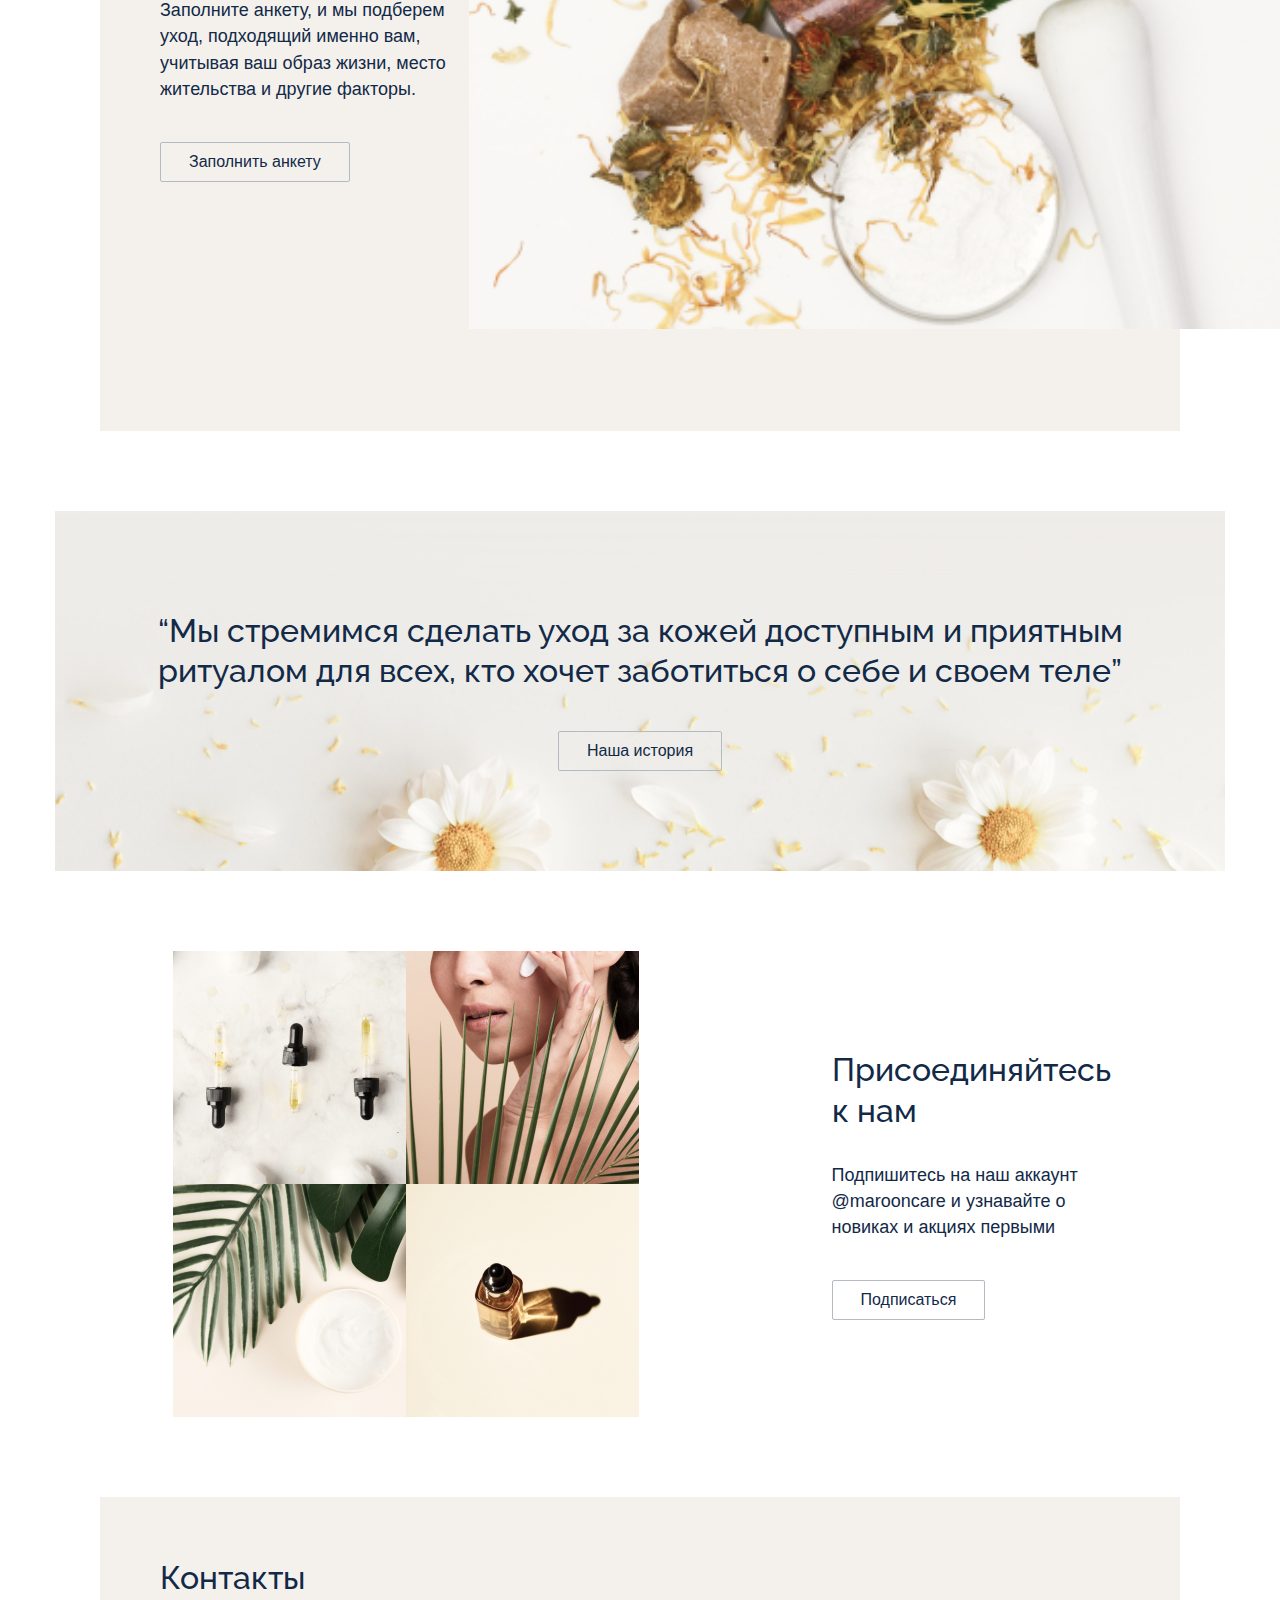
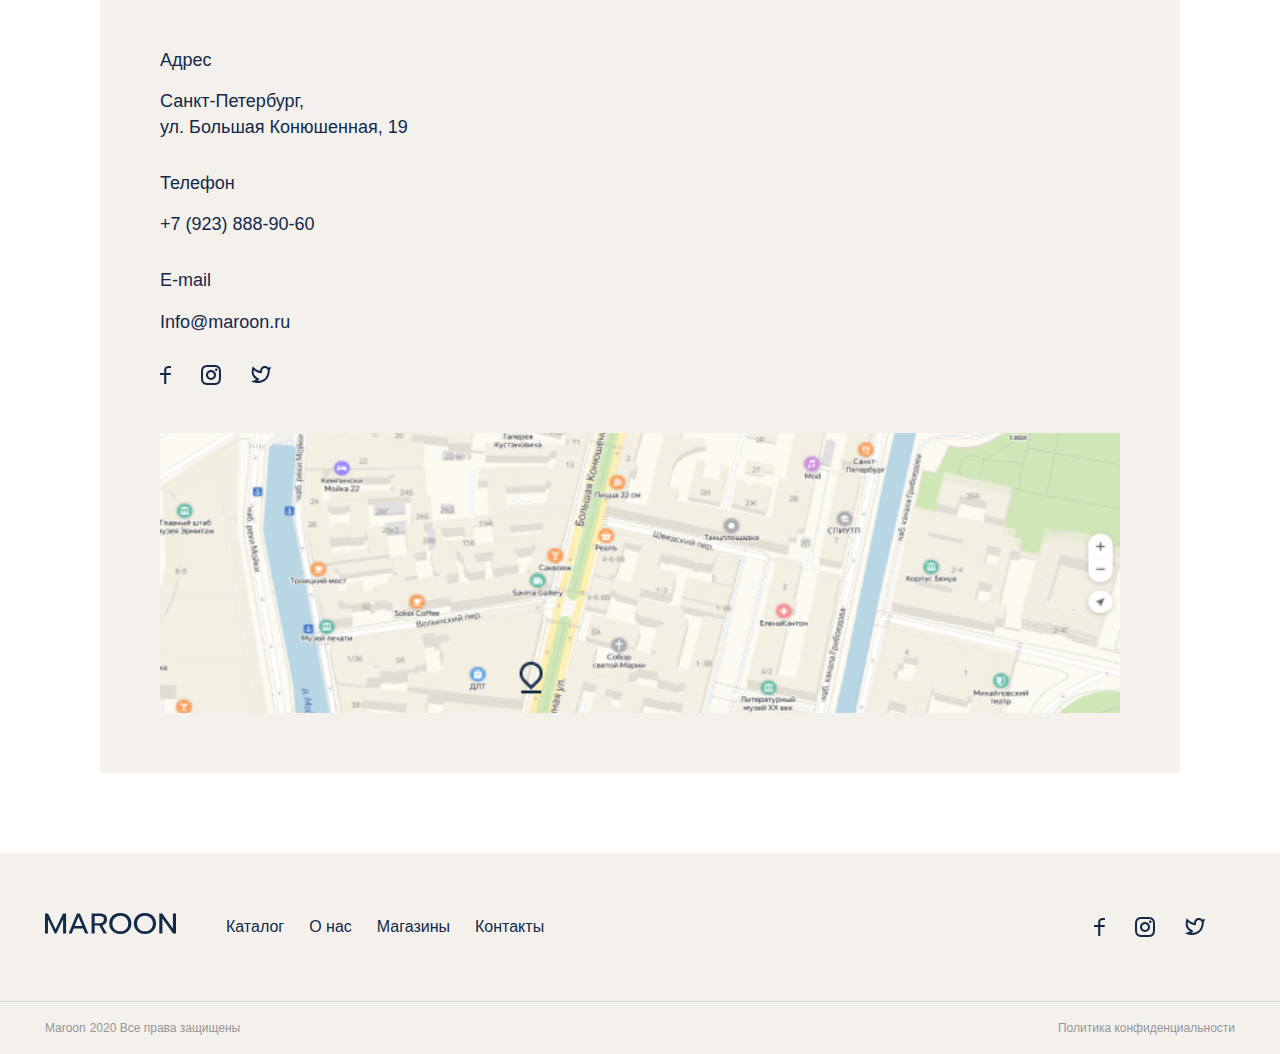
==== commit 41ed936e: "demo-desktop" ====
--- a/index.html
+++ b/index.html
@@ -20,24 +20,35 @@
         <nav>
             <div class="menu">
                 <div class="left-menu">
-                    <button type="button"> <img src="images/icons/mobile/burger-menu-mobile.svg"
+                    <button class="mobile" type="button"> <img src="images/icons/mobile/burger-menu-mobile.svg"
                             alt="burger-menu"></button>
-                </div>
-                <div class="center-menu">
-                    <a href="index.html"><img src="images/icons/mobile/logo-mobile.svg" alt="logo"></a>
+                    <button class="desktop" type="button"> <img src="images/icons/burger-menu.svg"
+                            alt="burger-menu"></button>
                 </div>
                 <div class="right-menu">
-                    <ul class="header-places desktop">
+                    <ul class="header-places">
                         <li>Каталог</li>
                         <li>о нас</li>
                         <li>Контакты</li>
                     </ul>
 
-                    <div class="right-menu-icons">
+                    <div class="right-menu-icons mobile">
                         <img src="images/icons/mobile/persona-mobile.svg" alt="personal">
                         <img src="images/icons/mobile/shop-mobile.svg" alt="shop">
                     </div>
-                </div>
+
+                    <div class="right-menu-icons desktop">
+                        <img src="images/icons/persona.svg" alt="personal">
+                        <img src="images/icons/shop.svg" alt= "shop">
+                    </div>
+
+                </div>
+            </div>
+            <div class="center-menu mobile">
+                <a href="index.html"><img src="images/icons/mobile/logo-mobile.svg" alt="logo"></a>
+            </div>
+            <div class="center-menu desktop">
+                <a href="index.html"><img src="images/icons/logo.svg" alt="logo"></a>
             </div>
         </nav>
 
@@ -56,8 +67,9 @@
                 <div class="select-image image-face"></div>
                 <div class="link-select">
                     <a href="">
-                        <p class="text-select">Уход для лица</p> <img src="images/icons/mobile/arrow-mobile.svg"
-                            alt="->">
+                        <p class="text-select">Уход для лица</p> <img class="mobile"
+                            src="images/icons/mobile/arrow-mobile.svg" alt="->">
+                        <img class="desktop" src="images/icons/arrow.svg" alt="->">
                     </a>
                 </div>
             </div>
@@ -66,8 +78,9 @@
                 <div class="select-image image-body"></div>
                 <div class="link-select">
                     <a href="">
-                        <p class="text-select">Уход для тела</p> <img src="images/icons/mobile/arrow-mobile.svg"
-                            alt="->">
+                        <p class="text-select">Уход для тела</p> <img class="mobile"
+                            src="images/icons/mobile/arrow-mobile.svg" alt="->">
+                        <img class="desktop" src="images/icons/arrow.svg" alt="->">
                     </a>
                 </div>
             </div>
@@ -85,7 +98,7 @@
                         завоевавшие любовь
                         наших клиентов</p>
 
-                    <div class="button">
+                    <div class="button desktop">
                         <a href="">Смотреть все</a>
                     </div>
                 </div>
@@ -151,9 +164,13 @@
                             <a href="">Заполнить анкету</a>
                         </div>
                     </div>
-                </div>
-
-                <div class="wrapper-images">
+
+                    <div class="wrapper-images desktop">
+                        <img class="anketa-photo" src="images/anketa-images.png" alt="">
+                    </div>
+                </div>
+
+                <div class="wrapper-images mobile">
                     <img class="anketa-photo" src="images/anketa-images.png" alt="">
                 </div>
             </section>
@@ -227,9 +244,11 @@
                             </li>
                         </ul>
                     </div>
-                </div>
-
-                <div class="map-wrapper"></div>
+
+                    <div class="map-wrapper desktop"></div>
+                </div>
+
+                <div class="map-wrapper mobile"></div>
             </section>
 
         </div>
@@ -239,7 +258,8 @@
         <div class="footer-text">
             <div class="footer-contacts">
 
-                <a href="index.html"> <img src="images/icons/mobile/logo-mobile.svg" alt="logo"></a>
+                <a href="index.html"> <img class="mobile" src="images/icons/mobile/logo-mobile.svg" alt="logo"> <img
+                        class="desktop" src="images/icons/logo.svg" alt="logo"></a>
 
                 <div class="footer-places">
                     <div class="places">
--- a/css/style.css
+++ b/css/style.css
@@ -67,6 +67,7 @@
     display: flex;
     flex-direction: row;
     justify-content: space-between;
+    align-items: center;
     padding: 0;
 }
 
@@ -74,11 +75,6 @@
     margin-right: 2rem;
 }
 
-.logo {
-    position: absolute;
-    top: 30px;
-    left: 50%;
-}
 
 button {
     border: none;
@@ -101,6 +97,20 @@
     margin-left: 2rem;
 }
 
+.center-menu{
+    position: relative;
+    display: flex;
+    justify-content: center;
+    align-items: center;
+    top: -1.6rem;
+    line-height: 0;
+}
+
+.header-places {
+    display: none;
+}
+
+
 .header-main {
     display: flex;
     flex-direction: column;
@@ -113,6 +123,7 @@
 .header-main p.main-text {
     margin-top: 2rem;
 }
+
 
 h1 {
     text-transform: uppercase;
@@ -340,6 +351,7 @@
 }
 
 
+
 .history {
     margin-left: -1.6rem;
     margin-right: -1.6rem;
@@ -363,7 +375,6 @@
     font-weight: 500;
     line-height: 125%;
 }
-
 
 .subscribe {
     width: 100%;
@@ -475,7 +486,7 @@
     line-height: 100%;
 }
 
-@media screen and (min-width: 710px) and (max-width: 1370px) {
+@media screen and (min-width: 756px) and (max-width: 1370px) {
 
     body {
         font-size: 1.8rem;
@@ -534,9 +545,12 @@
         margin-bottom: 3rem;
     }
 
-
     .mobile {
         display: none;
+    }
+
+    .desktop {
+        display: unset;
     }
 
     .bestseller .text-wrapper {
@@ -556,6 +570,7 @@
     .bestseller {
         display: flex;
         flex-direction: row;
+        justify-content: space-between;
     }
 
     .text-wrapper {
@@ -574,7 +589,7 @@
         -ms-overflow-style: none;
         scrollbar-width: none;
         margin-top: 0;
-        margin-left: 2rem;
+        margin-left: 4rem;
         margin-right: -4.5rem;
         padding: 0;
     }
@@ -591,29 +606,33 @@
         margin-right: 4.5rem;
     }
 
+
     #anketa-text-first-paragraph {
-        display: contents;
-    }
-
-    .anketa {
+        display: inherit;
+        margin-bottom: 2.5rem;
+    }
+
+    .anketa .wrapper-section {
         display: flex;
         flex-direction: row;
+        justify-content: space-between;
+        align-items: center;
+    }
+
+    .anketa .wrapper-section .text-wrapper {
+        max-width: 30rem;
+    }
+
+    .wrapper-images {
+        margin-top: auto;
+        margin-bottom: auto;
+        margin-right: -16.5rem;
+        white-space: nowrap;
     }
 
     .wrapper-section {
-    }
-
-    .wrapper-images {
-        white-space: nowrap;
-    }
-
-
-
-
-
-
-
-
+        padding: 6rem;
+    }
 
     .history {
         margin-left: -4.5rem;
@@ -648,6 +667,8 @@
     .images-wrapper img {
         max-width: 23.3rem;
     }
+
+    
 
 
 
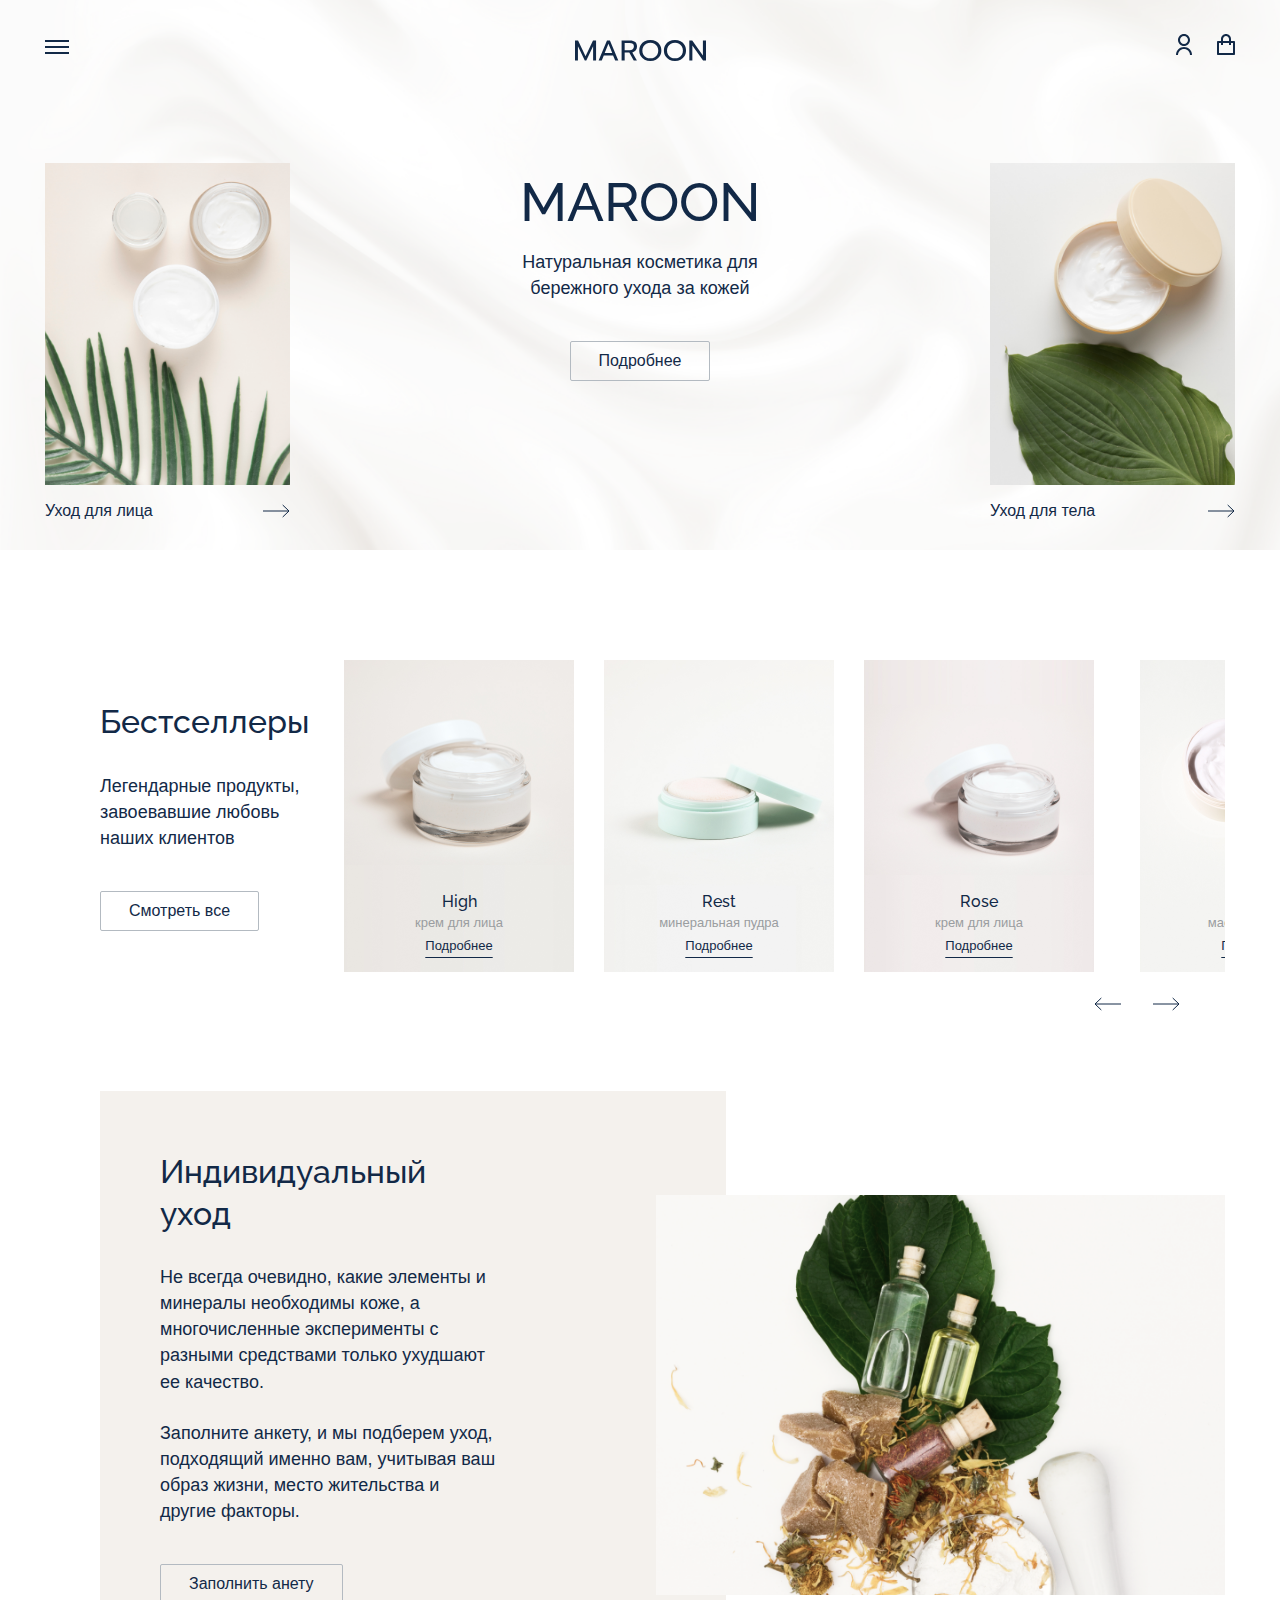
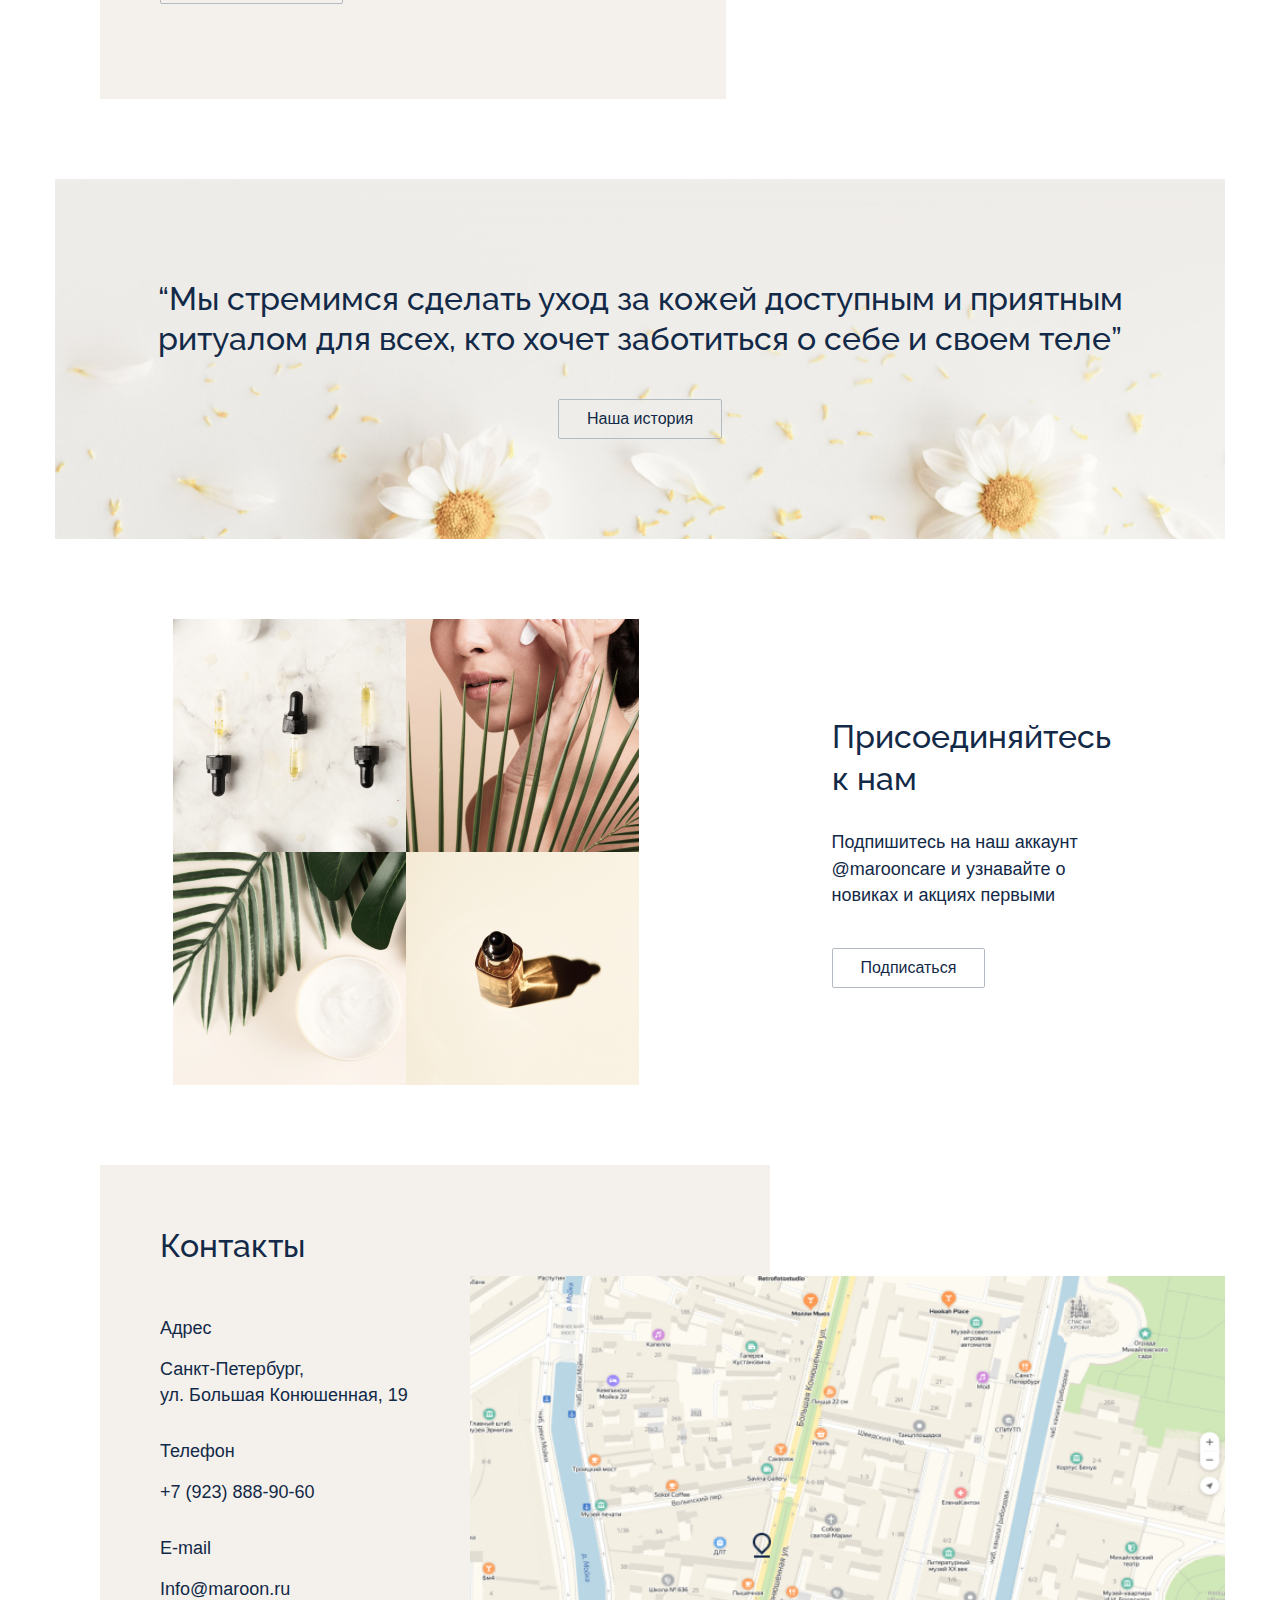
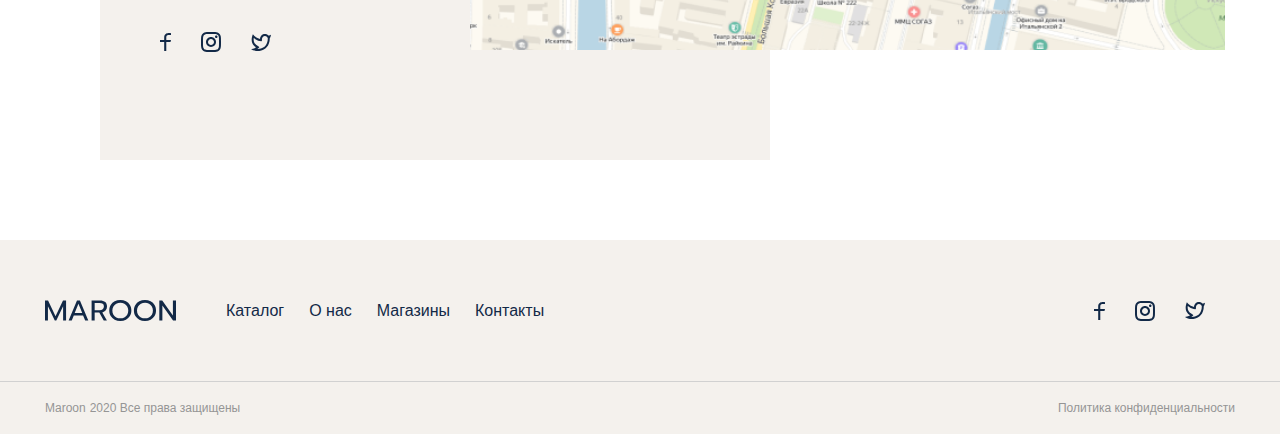
==== commit 2ae6c998: "do" ====
--- a/index.html
+++ b/index.html
@@ -1,298 +1,301 @@
-<!DOCTYPE html>
-<html lang="ru">
-
-<head>
-    <meta charset="UTF-8">
-    <meta name="viewport" content="width=device-width, initial-scale=1.0">
-    <link rel="stylesheet" href="modern-normalize/modern-normalize.css">
-    <link rel="preconnect" href="https://fonts.googleapis.com">
-    <link rel="preconnect" href="https://fonts.gstatic.com" crossorigin>
-    <link
-        href="https://fonts.googleapis.com/css2?family=M+PLUS+1p:wght@100;300;400;500;700&family=Raleway:wght@100;200;300;400;500;600;700&display=swap"
-        rel="stylesheet">
-    <link rel="stylesheet" href="css/style.css">
-    <title>Куратов Даниил</title>
-</head>
-
-<body>
-
-    <header>
-        <nav>
-            <div class="menu">
-                <div class="left-menu">
-                    <button class="mobile" type="button"> <img src="images/icons/mobile/burger-menu-mobile.svg"
-                            alt="burger-menu"></button>
-                    <button class="desktop" type="button"> <img src="images/icons/burger-menu.svg"
-                            alt="burger-menu"></button>
-                </div>
-                <div class="right-menu">
-                    <ul class="header-places">
-                        <li>Каталог</li>
-                        <li>о нас</li>
-                        <li>Контакты</li>
-                    </ul>
-
-                    <div class="right-menu-icons mobile">
-                        <img src="images/icons/mobile/persona-mobile.svg" alt="personal">
-                        <img src="images/icons/mobile/shop-mobile.svg" alt="shop">
-                    </div>
-
-                    <div class="right-menu-icons desktop">
-                        <img src="images/icons/persona.svg" alt="personal">
-                        <img src="images/icons/shop.svg" alt= "shop">
-                    </div>
-
-                </div>
-            </div>
-            <div class="center-menu mobile">
-                <a href="index.html"><img src="images/icons/mobile/logo-mobile.svg" alt="logo"></a>
-            </div>
-            <div class="center-menu desktop">
-                <a href="index.html"><img src="images/icons/logo.svg" alt="logo"></a>
-            </div>
-        </nav>
-
-        <div class="header-main">
-            <h1>Maroon</h1>
-            <p class="main-text">Натуральная косметика
-                для бережного ухода за кожей</p>
-
-            <div class="button">
-                <a href="">Подробнее</a>
-            </div>
-        </div>
-
-        <div class="header-wrapper">
-            <div class="select-wrapper">
-                <div class="select-image image-face"></div>
-                <div class="link-select">
-                    <a href="">
-                        <p class="text-select">Уход для лица</p> <img class="mobile"
-                            src="images/icons/mobile/arrow-mobile.svg" alt="->">
-                        <img class="desktop" src="images/icons/arrow.svg" alt="->">
-                    </a>
-                </div>
-            </div>
-
-            <div class="select-wrapper">
-                <div class="select-image image-body"></div>
-                <div class="link-select">
-                    <a href="">
-                        <p class="text-select">Уход для тела</p> <img class="mobile"
-                            src="images/icons/mobile/arrow-mobile.svg" alt="->">
-                        <img class="desktop" src="images/icons/arrow.svg" alt="->">
-                    </a>
-                </div>
-            </div>
-        </div>
-    </header>
-
-    <main>
-        <div class="wrapper">
-
-            <section class="bestseller">
-                <h2 class="sr-only">Бестселлеры</h2>
-                <div class="text-wrapper">
-                    <p class="heading-text">Бестселлеры</p>
-                    <p class="main-text">Легендарные продукты,
-                        завоевавшие любовь
-                        наших клиентов</p>
-
-                    <div class="button desktop">
-                        <a href="">Смотреть все</a>
-                    </div>
-                </div>
-
-                <div class="crems-border">
-                    <div class="crems">
-                        <ul>
-                            <li>
-                                <div class="crem" id="first-crem">
-                                    <p class="name-crem">High</p>
-                                    <p class="desname-crem">Крем для лица</p>
-                                    <a class="link-crem" href="">Подробнее</a>
-                                </div>
-                            </li>
-
-                            <li>
-                                <div class="crem" id="second-crem">
-                                    <p class="name-crem">Rest</p>
-                                    <p class="desname-crem">Минеральная пудра</p>
-                                    <a class="link-crem" href="">Подробнее</a>
-                                </div>
-                            </li>
-
-                            <li>
-                                <div class="crem" id="third-crem">
-                                    <p class="name-crem">Rose</p>
-                                    <p class="desname-crem">Крем для лица</p>
-                                    <a class="link-crem" href="">Подробнее</a>
-                                </div>
-                            </li>
-
-                            <li>
-                                <div class="crem" id="fourth-crem">
-                                    <p class="name-crem">Milk</p>
-                                    <p class="desname-crem">Масло для тела</p>
-                                    <a class="link-crem" href="">Подробнее</a>
-                                </div>
-                            </li>
-                        </ul>
-                    </div>
-                </div>
-
-                <div class="button mobile">
-                    <a href="">Смотреть все</a>
-                </div>
-            </section>
-
-            <section class="anketa">
-                <div class="wrapper-section">
-                    <h2 class="sr-only">Индивидуальный уход</h2>
-                    <div class="text-wrapper">
-                        <p class="heading-text">Индивидуальный уход</p>
-                        <p class="main-text" id="anketa-text-first-paragraph">Не всегда очевидно, какие элементы
-                            и
-                            минералы необходимы коже, а многочисленные эксперименты с разными средствами только
-                            ухудшают ее качество.</p>
-                        <p class="main-text" id="anketa-text-second-paragraph">Заполните анкету, и мы подберем
-                            уход,
-                            подходящий именно вам, учитывая ваш образ жизни, место жительства и другие факторы.
-                        </p>
-
-                        <div class="button">
-                            <a href="">Заполнить анкету</a>
-                        </div>
-                    </div>
-
-                    <div class="wrapper-images desktop">
-                        <img class="anketa-photo" src="images/anketa-images.png" alt="">
-                    </div>
-                </div>
-
-                <div class="wrapper-images mobile">
-                    <img class="anketa-photo" src="images/anketa-images.png" alt="">
-                </div>
-            </section>
-
-
-            <section class="history">
-                <h2 class="sr-only">Наша история</h2>
-                <div class="wrapper-section">
-                    <div class="text-wrapper">
-                        <p class="text-history">“Мы стремимся сделать уход за кожей доступным
-                            и приятным ритуалом для всех, кто хочет
-                            заботиться о себе и своем теле” </p>
-                        <div class="button">
-                            <a href="">Наша история</a>
-                        </div>
-                    </div>
-                </div>
-            </section>
-
-            <section class="subscribe">
-                <h2 class="sr-only">Присоединяйтесь к нам</h2>
-                <div class="text-wrapper">
-                    <p class="heading-text">Присоединяйтесь к нам</p>
-                    <p class="main-text">Подпишитесь на наш аккаунт @marooncare
-                        и узнавайте о новиках и акциях первыми</p>
-
-                    <div class="button">
-                        <a href="">Подписаться</a>
-                    </div>
-                </div>
-
-                <div class="stack-images">
-                    <div class="images-wrapper">
-                        <img class="hidden" src="images/stack-images-1.png" alt="">
-                        <img src="images/stack-images-2.png" alt="">
-                        <img src="images/stack-images-3.png" alt="">
-                    </div>
-                    <div class="images-wrapper">
-                        <img class="hidden" src="images/stack-images-4.png" alt="">
-                        <img src="images/stack-images-5.png" alt="">
-                        <img src="images/stack-images-6.png" alt="">
-                    </div>
-                </div>
-            </section>
-
-            <section class="contacts">
-                <h2 class="sr-only">Контакты</h2>
-                <div class="wrapper-section">
-                    <div class="text-wrapper">
-                        <p class="heading-text">Контакты</p>
-                        <ul class="contacts-list">
-                            <li>
-                                <p class="main-text contact-type">Адрес</p>
-                                <p class="main-text">Санкт-Петербург,<br>
-                                    ул. Большая Конюшенная, 19</p>
-                            </li>
-                            <li>
-                                <p class="main-text contact-type">Телефон</p>
-                                <p class="main-text">+7 (923) 888-90-60</p>
-                            </li>
-                            <li>
-                                <p class="main-text contact-type">E-mail</p>
-                                <p class="main-text">Info@maroon.ru</p>
-                            </li>
-                            <li>
-                                <div class="icons">
-                                    <img src="images/icons/mobile/facebook-mobile.svg" alt="facebook">
-                                    <img src="images/icons/mobile/instagram-mobile.svg" alt="instagram">
-                                    <img src="images/icons/mobile/twitter-mobile.svg" alt="twitter">
-                                </div>
-                            </li>
-                        </ul>
-                    </div>
-
-                    <div class="map-wrapper desktop"></div>
-                </div>
-
-                <div class="map-wrapper mobile"></div>
-            </section>
-
-        </div>
-    </main>
-
-    <footer>
-        <div class="footer-text">
-            <div class="footer-contacts">
-
-                <a href="index.html"> <img class="mobile" src="images/icons/mobile/logo-mobile.svg" alt="logo"> <img
-                        class="desktop" src="images/icons/logo.svg" alt="logo"></a>
-
-                <div class="footer-places">
-                    <div class="places">
-                        <p>Каталог</p>
-                    </div>
-                    <div class="places">
-                        <p>О нас</p>
-                    </div>
-                    <div class="places">
-                        <p>Магазины</p>
-                    </div>
-                    <div class="places">
-                        <p>Контакты</p>
-                    </div>
-                </div>
-            </div>
-
-            <div class="icons">
-                <img src="images/icons/mobile/facebook-mobile.svg" alt="facebook">
-                <img src="images/icons/mobile/instagram-mobile.svg" alt="instagram">
-                <img src="images/icons/mobile/twitter-mobile.svg" alt="twitter">
-            </div>
-        </div>
-
-        <div class="bottom-footer">
-            <div class="first-line">
-                <p>Maroon</p>
-                <p><img src="images/icons/c.svg" alt=""></p>
-                <p>2020 Все права защищены</p>
-            </div>
-            <p>Политика конфиденциальности</p>
-        </div>
-    </footer>
-</body>
-
+<!DOCTYPE html>
+<html lang="ru">
+
+<head>
+    <meta charset="UTF-8">
+    <meta name="viewport" content="width=device-width, initial-scale=1.0">
+    <link rel="stylesheet" href="modern-normalize/modern-normalize.css">
+    <link rel="preconnect" href="https://fonts.googleapis.com">
+    <link rel="preconnect" href="https://fonts.gstatic.com" crossorigin>
+    <link
+        href="https://fonts.googleapis.com/css2?family=M+PLUS+1p:wght@100;300;400;500;700&family=Raleway:wght@100;200;300;400;500;600;700&display=swap"
+        rel="stylesheet">
+    <link rel="stylesheet" href="css/style.css">
+    <title>Куратов Даниил</title>
+</head>
+
+<body>
+
+    <header>
+        <nav>
+            <div class="menu">
+                <div class="left-menu">
+                    <button id="mobile" type="button"> <img src="images/icons/mobile/burger-menu-mobile.svg"
+                            alt="burger-menu"></button>
+                    <button id="desktop" type="button"> <img src="images/icons/burger-menu.svg"
+                            alt="burger-menu"></button>
+                </div>
+                <div class="right-menu">
+                    <ul class="header-places">
+                        <li>Каталог</li>
+                        <li>о нас</li>
+                        <li>Контакты</li>
+                    </ul>
+
+                    <div class="right-menu-icons" id="mobile">
+                        <img src="images/icons/mobile/persona-mobile.svg" alt="personal">
+                        <img src="images/icons/mobile/shop-mobile.svg" alt="shop">
+                    </div>
+
+                    <div class="right-menu-icons" id="desktop">
+                        <img src="images/icons/persona.svg" alt="personal">
+                        <img src="images/icons/shop.svg" alt="shop">
+                    </div>
+
+                </div>
+            </div>
+            <div class="center-menu" id="mobile">
+                <a href="index.html"><img src="images/icons/mobile/logo-mobile.svg" alt="logo"></a>
+            </div>
+            <div class="center-menu" id="desktop">
+                <a href="index.html"><img src="images/icons/logo.svg" alt="logo"></a>
+            </div>
+        </nav>
+
+        <div class="header-main">
+            <h1>Maroon</h1>
+            <p class="main-text">Натуральная косметика
+                для бережного ухода за кожей</p>
+
+            <div class="button">
+                <a href="">Подробнее</a>
+            </div>
+        </div>
+
+        <div class="header-wrapper">
+            <div class="select-wrapper">
+                <div class="select-image image-face"></div>
+                <div class="link-select">
+                    <a href="">
+                        <p class="text-select">Уход для лица</p> <img id="mobile"
+                            src="images/icons/mobile/arrow-mobile.svg" alt="->">
+                        <img id="desktop" src="images/icons/arrow.svg" alt="->">
+                    </a>
+                </div>
+            </div>
+
+            <div class="select-wrapper">
+                <div class="select-image image-body"></div>
+                <div class="link-select">
+                    <a href="">
+                        <p class="text-select">Уход для тела</p> <img id="mobile"
+                            src="images/icons/mobile/arrow-mobile.svg" alt="->">
+                        <img id="desktop" src="images/icons/arrow.svg" alt="->">
+                    </a>
+                </div>
+            </div>
+        </div>
+    </header>
+
+    <main>
+        <div class="wrapper">
+
+            <section class="bestseller">
+                <h2 class="sr-only">Бестселлеры</h2>
+                <div class="desktop-wrapper">
+
+                    <div class="text-wrapper">
+                        <p class="heading-text">Бестселлеры</p>
+                        <p class="main-text">Легендарные продукты,
+                            завоевавшие любовь
+                            наших клиентов</p>
+
+                        <div class="button" id="desktop">
+                            <a href="">Смотреть все</a>
+                        </div>
+                    </div>
+
+                    <div class="crems-border">
+                        <div class="crems">
+                            <ul>
+                                <li>
+                                    <div class="crem" id="first-crem">
+                                        <p class="name-crem">High</p>
+                                        <p class="desname-crem">Крем для лица</p>
+                                        <a class="link-crem" href="">Подробнее</a>
+                                    </div>
+                                </li>
+
+                                <li>
+                                    <div class="crem" id="second-crem">
+                                        <p class="name-crem">Rest</p>
+                                        <p class="desname-crem">Минеральная пудра</p>
+                                        <a class="link-crem" href="">Подробнее</a>
+                                    </div>
+                                </li>
+
+                                <li>
+                                    <div class="crem" id="third-crem">
+                                        <p class="name-crem">Rose</p>
+                                        <p class="desname-crem">Крем для лица</p>
+                                        <a class="link-crem" href="">Подробнее</a>
+                                    </div>
+                                </li>
+
+                                <li>
+                                    <div class="crem" id="fourth-crem">
+                                        <p class="name-crem">Milk</p>
+                                        <p class="desname-crem">Масло для тела</p>
+                                        <a class="link-crem" href="">Подробнее</a>
+                                    </div>
+                                </li>
+                            </ul>
+                        </div>
+                    </div>
+
+                    <div class="button" id="mobile">
+                        <a href="">Смотреть все</a>
+                    </div>
+
+                </div>
+                <div class="arrow-switch">
+                    <img id="desktop" src="images/icons/arrow-reverse.svg" alt="">
+                    <img id="desktop" src="images/icons/arrow.svg" alt="">
+                </div>
+            </section>
+
+            <section class="anketa">
+                <div class="wrapper-section">
+                    <h2 class="sr-only">Индивидуальный уход</h2>
+                    <div class="text-wrapper">
+                        <p class="heading-text">Индивидуальный уход</p>
+                        <p class="main-text" id="anketa-text-first-paragraph">Не всегда очевидно, какие элементы
+                            и
+                            минералы необходимы коже, а многочисленные эксперименты с разными средствами только
+                            ухудшают ее качество.</p>
+                        <p class="main-text" id="anketa-text-second-paragraph">Заполните анкету, и мы подберем
+                            уход,
+                            подходящий именно вам, учитывая ваш образ жизни, место жительства и другие факторы.
+                        </p>
+
+                        <div class="button">
+                            <a href="">Заполнить анету</a>
+                        </div>
+                    </div>
+
+                </div>
+
+                <div class="wrapper-anketa-images">
+                </div> 
+            </section>
+
+
+            <section class="history">
+                <h2 class="sr-only">Наша история</h2>
+                <div class="wrapper-section">
+                    <div class="text-wrapper">
+                        <p class="text-history">“Мы стремимся сделать уход за кожей доступным
+                            и приятным ритуалом для всех, кто хочет
+                            заботиться о себе и своем теле” </p>
+                        <div class="button">
+                            <a href="">Наша история</a>
+                        </div>
+                    </div>
+                </div>
+            </section>
+
+            <section class="subscribe">
+                <h2 class="sr-only">Присоединяйтесь к нам</h2>
+                <div class="text-wrapper">
+                    <p class="heading-text">Присоединяйтесь к нам</p>
+                    <p class="main-text">Подпишитесь на наш аккаунт @marooncare
+                        и узнавайте о новиках и акциях первыми</p>
+
+                    <div class="button">
+                        <a href="">Подписаться</a>
+                    </div>
+                </div>
+
+                <div class="stack-images">
+                    <div class="images-wrapper">
+                        <img class="hidden" src="images/stack-images-1.png" alt="">
+                        <img src="images/stack-images-2.png" alt="">
+                        <img src="images/stack-images-3.png" alt="">
+                    </div>
+                    <div class="images-wrapper">
+                        <img class="hidden" src="images/stack-images-4.png" alt="">
+                        <img src="images/stack-images-5.png" alt="">
+                        <img src="images/stack-images-6.png" alt="">
+                    </div>
+                </div>
+            </section>
+
+            <section class="contacts">
+                <h2 class="sr-only">Контакты</h2>
+                <div class="wrapper-section">
+                    <div class="text-wrapper">
+                        <p class="heading-text">Контакты</p>
+                        <ul class="contacts-list">
+                            <li>
+                                <p class="main-text contact-type">Адрес</p>
+                                <p class="main-text">Санкт-Петербург,<br>
+                                    ул. Большая Конюшенная, 19</p>
+                            </li>
+                            <li>
+                                <p class="main-text contact-type">Телефон</p>
+                                <p class="main-text">+7 (923) 888-90-60</p>
+                            </li>
+                            <li>
+                                <p class="main-text contact-type">E-mail</p>
+                                <p class="main-text">Info@maroon.ru</p>
+                            </li>
+                            <li>
+                                <div class="icons">
+                                    <img src="images/icons/mobile/facebook-mobile.svg" alt="facebook">
+                                    <img src="images/icons/mobile/instagram-mobile.svg" alt="instagram">
+                                    <img src="images/icons/mobile/twitter-mobile.svg" alt="twitter">
+                                </div>
+                            </li>
+                        </ul>
+                    </div>
+
+                </div>
+
+                <div class="map-wrapper"></div>
+            </section>
+
+        </div>
+    </main>
+
+    <footer>
+        <div class="footer-text">
+            <div class="footer-contacts">
+
+                <a href="index.html"> <img id="mobile" src="images/icons/mobile/logo-mobile.svg" alt="logo"> <img
+                        id="desktop" src="images/icons/logo.svg" alt="logo"></a>
+
+                <div class="footer-places">
+                    <div class="places">
+                        <p>Каталог</p>
+                    </div>
+                    <div class="places">
+                        <p>О нас</p>
+                    </div>
+                    <div class="places">
+                        <p>Магазины</p>
+                    </div>
+                    <div class="places">
+                        <p>Контакты</p>
+                    </div>
+                </div>
+            </div>
+
+            <div class="icons">
+                <img src="images/icons/mobile/facebook-mobile.svg" alt="facebook">
+                <img src="images/icons/mobile/instagram-mobile.svg" alt="instagram">
+                <img src="images/icons/mobile/twitter-mobile.svg" alt="twitter">
+            </div>
+        </div>
+
+        <div class="bottom-footer">
+            <div class="first-line">
+                <p>Maroon</p>
+                <p><img src="images/icons/c.svg" alt=""></p>
+                <p>2020 Все права защищены</p>
+            </div>
+            <p>Политика конфиденциальности</p>
+        </div>
+    </footer>
+</body>
+
 </html>--- a/css/style.css
+++ b/css/style.css
@@ -1,720 +1,778 @@
-:root {
-    font-size: 62.5%;
-    --primary-color: #122947;
-    --background-color: #F4F1ED;
-    --border-color: #B3BAC1;
-    --crem-text-color: #9A9DA0;
-    --footer-background-color: #F4F1ED;
-    --footer-border-color: #D1D1D1;
-    --footer-text-color: #959595;
-}
-
-body {
-    margin: 0;
-    padding: 0;
-    color: var(--primary-color);
-    font-family: 'M PLUS 1', sans-serif;
-    font-size: 1.6rem;
-    font-weight: 400;
-    line-height: 145%;
-    min-width: 320px;
-}
-
-main {
-    text-align: center;
-}
-
-.wrapper {
-    max-width: 1170px;
-    margin-left: auto;
-    margin-right: auto;
-    padding-left: 1.6rem;
-    padding-right: 1.6rem;
-}
-
-
-.sr-only {
-    position: absolute;
-    width: 1px;
-    height: 1px;
-    margin: -1px;
-    border: 0;
-    padding: 0;
-    white-space: nowrap;
-    clip-path: inset(100%);
-    clip: rect(0 0 0 0);
-    overflow: hidden;
-}
-
-header {
-    height: 550px;
-    display: flex;
-    flex-direction: column;
-    flex-grow: 1;
-    margin: 0;
-    padding: 3.2rem 1.6rem 0 1.6rem;
-    background-image: url(../images/header-background.png);
-    background-repeat: no-repeat;
-    background-position: center;
-    background-size: cover;
-    text-align: center;
-    margin-bottom: 8rem;
-}
-
-.menu {
-    height: 16px;
-    flex-grow: 1;
-    display: flex;
-    flex-direction: row;
-    justify-content: space-between;
-    align-items: center;
-    padding: 0;
-}
-
-.nav-wrapper a {
-    margin-right: 2rem;
-}
-
-
-button {
-    border: none;
-    background: none;
-    cursor: pointer;
-    padding: 0;
-    margin: 0;
-}
-
-.desktop {
-    display: none;
-}
-
-.right-menu-icons {
-    display: flex;
-    flex-direction: row;
-}
-
-.right-menu-icons :last-child {
-    margin-left: 2rem;
-}
-
-.center-menu{
-    position: relative;
-    display: flex;
-    justify-content: center;
-    align-items: center;
-    top: -1.6rem;
-    line-height: 0;
-}
-
-.header-places {
-    display: none;
-}
-
-
-.header-main {
-    display: flex;
-    flex-direction: column;
-    align-items: center;
-    max-width: 27.4rem;
-    align-self: center;
-    margin-top: 6rem;
-}
-
-.header-main p.main-text {
-    margin-top: 2rem;
-}
-
-
-h1 {
-    text-transform: uppercase;
-    font-family: 'Raleway', sans-serif;
-    font-size: 4.2rem;
-    font-weight: 500;
-    line-height: 100%;
-    margin: 0;
-}
-
-p {
-    margin: 0;
-}
-
-a {
-    margin: 0;
-    text-decoration: none;
-    color: inherit;
-}
-
-.button {
-    margin-top: 3rem;
-    width: max-content;
-    height: 4rem;
-    display: flex;
-    flex-direction: column;
-    justify-content: center;
-    align-items: center;
-    border-radius: 2px;
-    border: 1px solid var(--border-color);
-    padding: 0 2.8rem 0 2.8rem;
-}
-
-.button a {
-    font-size: 1.4rem;
-    font-weight: 500;
-    line-height: 100%;
-}
-
-.header-wrapper {
-    margin-top: 35px;
-    display: flex;
-    flex-direction: row;
-    justify-content: space-around;
-}
-
-.link-select a {
-    margin-top: 1rem;
-    display: flex;
-    flex-direction: row;
-    justify-content: space-between;
-    align-items: center;
-}
-
-.text-select {
-    font-size: 1.2rem;
-    font-weight: 500;
-    line-height: 140%;
-}
-
-.select-image {
-    min-width: 130px;
-    min-height: 170px;
-    background-repeat: no-repeat;
-    background-position: center;
-    background-size: cover;
-}
-
-.image-face {
-    background-image: url(../images/image-for-face.png);
-}
-
-.image-body {
-    background-image: url(../images/image-for-body.png);
-}
-
-section {
-    margin-bottom: 8rem;
-    display: flex;
-    flex-direction: column;
-    align-items: center;
-}
-
-
-.wrapper-section {
-    background-color: var(--background-color);
-    padding: 6rem 3rem;
-    width: 100%;
-    display: flex;
-    flex-direction: column;
-    align-items: center;
-}
-
-.heading-text {
-    font-family: 'Raleway', sans-serif;
-    font-size: 2.8rem;
-    font-style: normal;
-    font-weight: 500;
-    line-height: 130%;
-    margin-bottom: 2.5rem;
-}
-
-.crems-border {
-    width: 100%;
-    margin-top: 5rem;
-}
-
-.crems {
-    padding: 0;
-    margin-left: -1.6rem;
-    margin-right: -1.6rem;
-}
-
-.crems ul {
-    list-style: none;
-    padding: 0;
-    display: flex;
-    white-space: nowrap;
-    overflow: auto;
-    -ms-overflow-style: none;
-    scrollbar-width: none;
-}
-
-.crems ul::-webkit-scrollbar {
-    display: none;
-}
-
-.crem {
-    width: 220px;
-    height: 297px;
-    display: flex;
-    flex-direction: column;
-    align-items: center;
-    justify-content: end;
-    margin-right: 3rem;
-    padding-bottom: 2rem;
-}
-
-.name-crem {
-    font-family: 'Raleway', sans-serif;
-    font-size: 16px;
-    font-style: normal;
-    font-weight: 500;
-    line-height: 100%;
-}
-
-.desname-crem {
-    text-transform: lowercase;
-    color: var(--crem-text-color);
-    font-size: 1.3rem;
-    font-weight: 400;
-    line-height: 100%;
-    margin-top: 0.65rem;
-    margin-bottom: 1rem;
-}
-
-.link-crem {
-    font-size: 1.3rem;
-    font-weight: 400;
-    line-height: 100%;
-    text-decoration: underline;
-    text-underline-offset: 0.7rem;
-}
-
-#first-crem {
-    background-image: url(../images/crem-1.png);
-    background-repeat: no-repeat;
-    background-position: center;
-    background-size: cover;
-
-    margin-left: 5rem;
-}
-
-#second-crem {
-    background-image: url(../images/crem-2.png);
-    background-repeat: no-repeat;
-    background-position: center;
-    background-size: cover;
-}
-
-#third-crem {
-    background-image: url(../images/crem-3.png);
-    background-repeat: no-repeat;
-    background-position: center;
-    background-size: cover;
-}
-
-#fourth-crem {
-    background-image: url(../images/crem-4.png);
-    background-repeat: no-repeat;
-    background-position: center;
-    background-size: cover;
-
-    margin-left: 1.6rem;
-}
-
-.anketa div.wrapper-section {
-    padding-bottom: 9.5rem;
-}
-
-.bestseller .text-wrapper .button {
-    display: none;
-    
-}
-
-.text-wrapper {
-    display: flex;
-    flex-direction: column;
-    align-items: center;
-    max-width: 23rem;
-}
-
-#anketa-text-first-paragraph {
-    display: none;
-}
-
-.wrapper-images {
-    width: 85%;
-    margin: 0 auto;
-}
-
-.anketa-photo {
-    width: 100%;
-    margin-top: -45px;
-}
-
-
-
-.history {
-    margin-left: -1.6rem;
-    margin-right: -1.6rem;
-}
-
-.history .wrapper-section {
-    max-height: 32rem;
-    background-image: url(../images/background-history.png);
-    background-repeat: no-repeat;
-    background-position: center;
-    background-size: cover;
-}
-
-.history .text-wrapper {
-    max-width: 100%;
-}
-
-.text-history {
-    font-family: 'Raleway', sans-serif;
-    font-size: 22px;
-    font-weight: 500;
-    line-height: 125%;
-}
-
-.subscribe {
-    width: 100%;
-}
-
-.hidden {
-    display: none;
-}
-
-.stack-images {
-    margin-top: 5rem;
-}
-
-.images-wrapper {
-    display: flex;
-    justify-content: center;
-}
-
-.images-wrapper img {
-    width: 50%;
-    max-width: 177px;
-}
-
-.contacts .text-wrapper {
-    align-self: stretch;
-    align-items: start;
-    text-align: left;
-    max-width: 256px;
-}
-
-.contacts-list {
-    padding: 0;
-    list-style: none;
-}
-
-.contacts-list li {
-    margin-bottom: 3rem;
-}
-
-.contact-type {
-    font-weight: 500;
-    margin-bottom: 1.5rem;
-}
-
-.icons {
-    display: flex;
-    align-items: center;
-}
-
-.icons img {
-    margin-right: 3rem;
-}
-
-.map-wrapper {
-    width: 100%;
-    height: 28rem;
-    margin: 0 auto;
-    background-image: url(../images/map.png);
-    background-repeat: no-repeat;
-    background-position: center;
-    background-size: cover;
-}
-
-footer {
-    background-color: var(--footer-background-color);
-}
-
-.footer-text {
-    padding: 5rem 1.5rem;
-    border-bottom: 0.1rem solid var(--footer-border-color);
-}
-
-.footer-places {
-    display: grid;
-    grid-template-columns: 9.9rem 9.9rem;
-    grid-template-rows: 3.6rem 3.6rem;
-    grid-gap: 0;
-    margin-top: 3rem;
-    margin-bottom: 0.5rem;
-}
-
-.places p {
-    font-size: 1.4rem;
-    font-weight: 400;
-    line-height: 100%;
-}
-
-.bottom-footer {
-    display: flex;
-    flex-direction: column;
-    padding: 2.5rem 1.5rem;
-}
-
-.first-line {
-    display: flex;
-    text-align: center;
-    align-items: center;
-    margin-bottom: 2rem;
-}
-
-.first-line p {
-    margin-right: 0.2rem;
-}
-
-.bottom-footer p {
-    color: var(--footer-text-color);
-    font-size: 1.2rem;
-    font-weight: 400;
-    line-height: 100%;
-}
-
-@media screen and (min-width: 756px) and (max-width: 1370px) {
-
-    body {
-        font-size: 1.8rem;
-    }
-
-    main {
-        text-align: left;
-    }
-
-    .wrapper {
-        padding-left: 4.5rem;
-        padding-right: 4.5rem;
-    }
-
-    header {
-        padding: 4rem 4.5rem 7rem;
-        margin-bottom: 11rem;
-
-    }
-
-    .header-main {
-        z-index: 1;
-        margin-top: 9.8rem;
-    }
-
-    .header-main h1 {
-        font-size: 5.4rem;
-
-    }
-
-    .header-wrapper {
-        display: flex;
-        justify-content: space-between;
-        position: relative;
-        top: -25.3rem;
-        z-index: 0;
-    }
-
-    .select-image {
-        width: 24.5rem;
-        height: 32.2rem;
-    }
-
-    .link-select {
-        margin-top: 1.5rem;
-    }
-
-
-
-    .text-select {
-        font-size: 1.6rem;
-    }
-
-    .heading-text {
-        font-size: 3.2rem;
-        margin-bottom: 3rem;
-    }
-
-    .mobile {
-        display: none;
-    }
-
-    .desktop {
-        display: unset;
-    }
-
-    .bestseller .text-wrapper {
-        max-width: 20rem;
-    }
-    .bestseller .text-wrapper .button {
-        display: flex;
-    }
-
-    .button{
-        margin-top: 4rem;
-    }
-    .button a {
-        font-size: 1.6rem;
-    }
-
-    .bestseller {
-        display: flex;
-        flex-direction: row;
-        justify-content: space-between;
-    }
-
-    .text-wrapper {
-        align-items: start;
-        max-width: 27.6rem;
-    }
-
-    .crem {
-        width: 230px;
-        height: 312px;
-    }
-
-    .crems-border {
-        white-space: nowrap;
-        overflow: auto;
-        -ms-overflow-style: none;
-        scrollbar-width: none;
-        margin-top: 0;
-        margin-left: 4rem;
-        margin-right: -4.5rem;
-        padding: 0;
-    }
-
-    .crems-border::-webkit-scrollbar {
-        display: none;
-    }
-
-    #first-crem {
-        margin-left: 2rem;
-    }
-
-    #fourth-crem {
-        margin-right: 4.5rem;
-    }
-
-
-    #anketa-text-first-paragraph {
-        display: inherit;
-        margin-bottom: 2.5rem;
-    }
-
-    .anketa .wrapper-section {
-        display: flex;
-        flex-direction: row;
-        justify-content: space-between;
-        align-items: center;
-    }
-
-    .anketa .wrapper-section .text-wrapper {
-        max-width: 30rem;
-    }
-
-    .wrapper-images {
-        margin-top: auto;
-        margin-bottom: auto;
-        margin-right: -16.5rem;
-        white-space: nowrap;
-    }
-
-    .wrapper-section {
-        padding: 6rem;
-    }
-
-    .history {
-        margin-left: -4.5rem;
-        margin-right: -4.5rem;
-    }
-
-    .history .wrapper-section {
-        max-height: 39.3rem;
-        padding: 10rem 3rem;
-    }
-
-    .history .wrapper-section .text-wrapper {
-        text-align: center;
-        align-items: center;
-    }
-
-    .text-history {
-        font-size: 3.2rem;
-    }
-
-    .subscribe {
-        flex-direction: row-reverse;
-        justify-content: space-around;
-        align-items: center;
-    }
-
-    .stack-images {
-        margin-right: 4.8rem;
-        margin-top: 0;
-    }
-
-    .images-wrapper img {
-        max-width: 23.3rem;
-    }
-
-    
-
-
-
-
-
-
-    .footer-text {
-        display: flex;
-        align-items: center;
-        justify-content:  space-between;
-        padding: 6rem 4.5rem;
-    }
-
-    .footer-contacts {
-        display: flex;
-        align-items: center;
-    }
-
-    .footer-places {
-        display: flex;
-        margin-top: 0;
-        margin-left: 5rem;
-        margin-bottom: 0
-    }
-
-    .places {
-        margin-right:  2.5rem;
-        
-    }
-
-    .places p {
-        font-size: 1.6rem;
-    }
-
-
-    .bottom-footer {
-        display: flex;
-        flex-direction: row;
-        justify-content: space-between;
-        padding: 2rem 4.5rem;
-    }
-
-    .first-line {
-        margin: 0;
-    }
-
-
-
+:root {
+    font-size: 62.5%;
+    --primary-color: #122947;
+    --background-color: #F4F1ED;
+    --border-color: #B3BAC1;
+    --crem-text-color: #9A9DA0;
+    --footer-background-color: #F4F1ED;
+    --footer-border-color: #D1D1D1;
+    --footer-text-color: #959595;
+}
+
+body {
+    margin: 0;
+    padding: 0;
+    color: var(--primary-color);
+    font-family: 'M PLUS 1', sans-serif;
+    font-size: 1.6rem;
+    font-weight: 400;
+    line-height: 145%;
+    min-width: 320px;
+}
+
+main {
+    text-align: center;
+}
+
+.wrapper {
+    max-width: 1170px;
+    margin-left: auto;
+    margin-right: auto;
+    padding-left: 1.6rem;
+    padding-right: 1.6rem;
+}
+
+
+.sr-only {
+    position: absolute;
+    width: 1px;
+    height: 1px;
+    margin: -1px;
+    border: 0;
+    padding: 0;
+    white-space: nowrap;
+    clip-path: inset(100%);
+    clip: rect(0 0 0 0);
+    overflow: hidden;
+}
+
+header {
+    height: 550px;
+    display: flex;
+    flex-direction: column;
+    flex-grow: 1;
+    margin: 0;
+    padding: 3.2rem 1.6rem 0 1.6rem;
+    background-image: url(../images/header-background.png);
+    background-repeat: no-repeat;
+    background-position: center;
+    background-size: cover;
+    text-align: center;
+    margin-bottom: 8rem;
+}
+
+.menu {
+    height: 16px;
+    flex-grow: 1;
+    display: flex;
+    flex-direction: row;
+    justify-content: space-between;
+    align-items: center;
+    padding: 0;
+}
+
+.nav-wrapper a {
+    margin-right: 2rem;
+}
+
+
+button {
+    border: none;
+    background: none;
+    cursor: pointer;
+    padding: 0;
+    margin: 0;
+}
+
+#desktop {
+    display: none;
+}
+
+.right-menu-icons {
+    display: flex;
+    flex-direction: row;
+}
+
+.right-menu-icons :last-child {
+    margin-left: 2rem;
+}
+
+.center-menu{
+    position: relative;
+    display: flex;
+    justify-content: center;
+    align-items: center;
+    top: -1.6rem;
+    line-height: 0;
+}
+
+.header-places {
+    display: none;
+}
+
+
+.header-main {
+    display: flex;
+    flex-direction: column;
+    align-items: center;
+    max-width: 27.4rem;
+    align-self: center;
+    margin-top: 6rem;
+}
+
+.header-main p.main-text {
+    margin-top: 2rem;
+}
+
+
+h1 {
+    text-transform: uppercase;
+    font-family: 'Raleway', sans-serif;
+    font-size: 4.2rem;
+    font-weight: 500;
+    line-height: 100%;
+    margin: 0;
+}
+
+p {
+    margin: 0;
+}
+
+a {
+    margin: 0;
+    text-decoration: none;
+    color: inherit;
+}
+
+.button {
+    margin-top: 3rem;
+    width: max-content;
+    height: 4rem;
+    display: flex;
+    flex-direction: column;
+    justify-content: center;
+    align-items: center;
+    border-radius: 2px;
+    border: 1px solid var(--border-color);
+    padding: 0 2.8rem 0 2.8rem;
+}
+
+.button a {
+    font-size: 1.4rem;
+    font-weight: 500;
+    line-height: 100%;
+}
+
+.header-wrapper {
+    margin-top: 35px;
+    display: flex;
+    flex-direction: row;
+    justify-content: space-around;
+}
+
+.link-select a {
+    margin-top: 1rem;
+    display: flex;
+    flex-direction: row;
+    justify-content: space-between;
+    align-items: center;
+}
+
+.text-select {
+    font-size: 1.2rem;
+    font-weight: 500;
+    line-height: 140%;
+}
+
+.select-image {
+    min-width: 130px;
+    min-height: 170px;
+    background-repeat: no-repeat;
+    background-position: center;
+    background-size: cover;
+}
+
+.image-face {
+    background-image: url(../images/image-for-face.png);
+}
+
+.image-body {
+    background-image: url(../images/image-for-body.png);
+}
+
+section {
+    margin-bottom: 8rem;
+    display: flex;
+    flex-direction: column;
+    align-items: center;
+}
+
+
+.wrapper-section {
+    background-color: var(--background-color);
+    padding: 6rem 3rem;
+    width: 100%;
+    display: flex;
+    flex-direction: column;
+    align-items: center;
+}
+
+.heading-text {
+    font-family: 'Raleway', sans-serif;
+    font-size: 2.8rem;
+    font-style: normal;
+    font-weight: 500;
+    line-height: 130%;
+    margin-bottom: 2.5rem;
+}
+
+.desktop-wrapper {
+    width: 100%;
+    display: flex;
+    flex-direction: column;
+    align-items: center;
+}
+
+
+.crems-border {
+    width: 100%;
+    margin-top: 5rem;
+}
+
+.crems {
+    padding: 0;
+    margin-left: -1.6rem;
+    margin-right: -1.6rem;
+}
+
+.crems ul {
+    list-style: none;
+    padding: 0;
+    display: flex;
+    white-space: nowrap;
+    overflow: auto;
+    -ms-overflow-style: none;
+    scrollbar-width: none;
+}
+
+.crems ul::-webkit-scrollbar {
+    display: none;
+}
+
+.crem {
+    width: 220px;
+    height: 297px;
+    display: flex;
+    flex-direction: column;
+    align-items: center;
+    justify-content: end;
+    margin-right: 3rem;
+    padding-bottom: 2rem;
+}
+
+.name-crem {
+    font-family: 'Raleway', sans-serif;
+    font-size: 16px;
+    font-style: normal;
+    font-weight: 500;
+    line-height: 100%;
+}
+
+.desname-crem {
+    text-transform: lowercase;
+    color: var(--crem-text-color);
+    font-size: 1.3rem;
+    font-weight: 400;
+    line-height: 100%;
+    margin-top: 0.65rem;
+    margin-bottom: 1rem;
+}
+
+.link-crem {
+    font-size: 1.3rem;
+    font-weight: 400;
+    line-height: 100%;
+    text-decoration: underline;
+    text-underline-offset: 0.7rem;
+}
+
+#first-crem {
+    background-image: url(../images/crem-1.png);
+    background-repeat: no-repeat;
+    background-position: center;
+    background-size: cover;
+
+    margin-left: 5rem;
+}
+
+#second-crem {
+    background-image: url(../images/crem-2.png);
+    background-repeat: no-repeat;
+    background-position: center;
+    background-size: cover;
+}
+
+#third-crem {   
+    background-image: url(../images/crem-3.png);
+    background-repeat: no-repeat;
+    background-position: center;
+    background-size: cover;
+}
+
+#fourth-crem {
+    background-image: url(../images/crem-4.png);
+    background-repeat: no-repeat;
+    background-position: center;
+    background-size: cover;
+
+    margin-left: 1.6rem;
+}
+
+.anketa div.wrapper-section {
+    padding-bottom: 9.5rem;
+}
+
+.text-wrapper {
+    display: flex;
+    flex-direction: column;
+    align-items: center;
+    max-width: 23rem;
+}
+
+#anketa-text-first-paragraph {
+    display: none;
+}
+
+.wrapper-anketa-images {
+    position: relative;
+    top: -4.5rem;
+    width: 85%;
+    max-width: 350px;
+    aspect-ratio: 1 / 1;
+    margin: 0 auto;
+    background-image: url(../images/anketa-images.png);
+    background-repeat: no-repeat;
+    background-position-y: center;
+    background-position-x: center ;
+    background-size: cover;
+}
+
+.history {
+    margin-left: -1.6rem;
+    margin-right: -1.6rem;
+}
+
+.history .wrapper-section {
+    max-height: 32rem;
+    background-image: url(../images/background-history.png);
+    background-repeat: no-repeat;
+    background-position: center;
+    background-size: cover;
+}
+
+.history .text-wrapper {
+    max-width: 100%;
+}
+
+.text-history {
+    font-family: 'Raleway', sans-serif;
+    font-size: 22px;
+    font-weight: 500;
+    line-height: 125%;
+}
+
+.subscribe {
+    width: 100%;
+}
+
+.hidden {
+    display: none;
+}
+
+.stack-images {
+    margin-top: 5rem;
+}
+
+.images-wrapper {
+    display: flex;
+    justify-content: center;
+}
+
+.images-wrapper img {
+    width: 50%;
+    max-width: 177px;
+}
+
+.contacts .text-wrapper {
+    align-self: stretch;
+    align-items: start;
+    text-align: left;
+    max-width: 256px;
+}
+
+.contacts-list {
+    padding: 0;
+    list-style: none;
+}
+
+.contacts-list li {
+    margin-bottom: 3rem;
+}
+
+.contact-type {
+    font-weight: 500;
+    margin-bottom: 1.5rem;
+}
+
+.icons {
+    display: flex;
+    align-items: center;
+}
+
+.icons img {
+    margin-right: 3rem;
+}
+
+.map-wrapper {
+    width: 95%;
+    height: 28rem;
+    margin: 0 auto;
+    background-image: url(../images/map.png);
+    background-repeat: no-repeat;
+    background-position: center;
+    background-size: cover;
+}
+
+footer {
+    background-color: var(--footer-background-color);
+}
+
+.footer-text {
+    padding: 5rem 1.5rem;
+    border-bottom: 0.1rem solid var(--footer-border-color);
+}
+
+.footer-places {
+    display: grid;
+    grid-template-columns: 9.9rem 9.9rem;
+    grid-template-rows: 3.6rem 3.6rem;
+    grid-gap: 0;
+    margin-top: 3rem;
+    margin-bottom: 0.5rem;
+}
+
+.places p {
+    font-size: 1.4rem;
+    font-weight: 400;
+    line-height: 100%;
+}
+
+.bottom-footer {
+    display: flex;
+    flex-direction: column;
+    padding: 2.5rem 1.5rem;
+}
+
+.first-line {
+    display: flex;
+    text-align: center;
+    align-items: center;
+    margin-bottom: 2rem;
+}
+
+.first-line p {
+    margin-right: 0.2rem;
+}
+
+.bottom-footer p {
+    color: var(--footer-text-color);
+    font-size: 1.2rem;
+    font-weight: 400;
+    line-height: 100%;
+}
+
+@media screen and (min-width: 756px) {
+
+    body {
+        font-size: 1.8rem;
+    }
+
+    main {
+        text-align: left;
+    }
+
+    .wrapper {
+        padding-left: 4.5rem;
+        padding-right: 4.5rem;
+    }
+
+    header {
+        padding: 4rem 4.5rem 7rem;
+        margin-bottom: 11rem;
+
+    }
+
+    .header-main {
+        z-index: 1;
+        margin-top: 9.8rem;
+    }
+
+    .header-main h1 {
+        font-size: 5.4rem;
+
+    }
+
+    .header-wrapper {
+        display: flex;
+        justify-content: space-between;
+        position: relative;
+        top: -25.3rem;
+        z-index: 0;
+    }
+
+    .select-image {
+        width: 24.5rem;
+        height: 32.2rem;
+    }
+
+    .link-select {
+        margin-top: 1.5rem;
+    }
+
+
+
+    .text-select {
+        font-size: 1.6rem;
+    }
+
+    .heading-text {
+        font-size: 3.2rem;
+        margin-bottom: 3rem;
+    }
+
+    #mobile {
+        display: none;
+    }
+
+    #desktop {
+        display: inherit;
+    }
+
+    .bestseller .text-wrapper {
+        max-width: 20rem;
+    }
+
+    .button{
+        margin-top: 4rem;
+    }
+    .button a {
+        font-size: 1.6rem;
+    }
+
+    .bestseller {
+        display: flex;
+        flex-direction: column;
+        justify-content: space-between;
+    }
+
+    .crems ul {
+        margin: 0;
+    }
+
+    .desktop-wrapper {
+        display: flex;
+        flex-direction: row;
+    }
+
+    .arrow-switch {
+        display: flex;
+        flex-direction: row;
+        align-self: end;
+        margin-top: 2.5rem;
+    }
+
+    .arrow-switch img {
+        margin-left: 3.2rem;
+    }
+
+    .text-wrapper {
+        align-items: start;
+        max-width: 27.6rem;
+    }
+
+    .crem {
+        width: 230px;
+        height: 312px;
+    }
+
+    .crems-border {
+        white-space: nowrap;
+        overflow: auto;
+        -ms-overflow-style: none;
+        scrollbar-width: none;
+        margin-top: 0;
+        margin-left: 4rem;
+        margin-right: -4.5rem;
+        padding: 0;
+    }
+
+    .crems-border::-webkit-scrollbar {
+        display: none;
+    }
+
+    #first-crem {
+        margin-left: 2rem;
+    }
+
+    #fourth-crem {
+        margin-right: 4.5rem;
+    }
+
+
+    #anketa-text-first-paragraph {
+        display: inherit;
+        margin-bottom: 2.5rem;
+    }
+
+    .anketa {
+        display: flex;
+        flex-direction: row;
+    }
+
+    .anketa .wrapper-section {
+        display: flex;
+        flex-direction: row;
+        justify-content: start;
+        align-items: center;
+        max-width: 670px;
+    }
+
+    .anketa .wrapper-section .text-wrapper {
+        max-width: 34rem;
+    }
+
+    .wrapper-anketa-images {
+        position: inherit;
+        margin: 0;
+        aspect-ratio: auto;
+        max-width: 100%;
+        min-height: 400px;
+        max-height: 450px;
+        width: 100%;
+        margin-left: -7rem;
+        margin-right: -4.5rem;
+        white-space: nowrap;
+    }
+
+    .wrapper-section {
+        padding: 6rem;
+    }
+
+    .history {
+        margin-left: -4.5rem;
+        margin-right: -4.5rem;
+    }
+
+    .history .wrapper-section {
+        max-height: 39.3rem;
+        padding: 10rem 3rem;
+    }
+
+    .history .wrapper-section .text-wrapper {
+        text-align: center;
+        align-items: center;
+    }
+
+    .text-history {
+        font-size: 3.2rem;
+    }
+
+    .subscribe {
+        flex-direction: row-reverse;
+        justify-content: space-around;
+        align-items: center;
+    }
+
+    .stack-images {
+        margin-right: 4.8rem;
+        margin-top: 0;
+    }
+
+    .images-wrapper img {
+        max-width: 23.3rem;
+    }
+
+
+    .contacts {
+        flex-direction: row;
+        align-items: center;
+        justify-content:  start;
+        
+    }
+
+    .contacts .wrapper-section {
+        display: flex;
+        flex-direction: row;
+        justify-content: space-between;
+        align-items: center;
+        min-width: 670px;
+        max-width: 670px;
+    }
+
+    .map-wrapper {
+        min-height: 374px;
+        max-height: 422px;
+        width: 100%;
+        margin-left: -30rem;
+        margin-right: -4.5rem;
+        white-space: nowrap;
+    }
+
+
+
+
+
+
+    .footer-text {
+        display: flex;
+        align-items: center;
+        justify-content:  space-between;
+        padding: 6rem 4.5rem;
+    }
+
+    .footer-contacts {
+        display: flex;
+        align-items: center;
+    }
+
+    .footer-places {
+        display: flex;
+        margin-top: 0;
+        margin-left: 5rem;
+        margin-bottom: 0
+    }
+
+    .places {
+        margin-right:  2.5rem;
+        
+    }
+
+    .places p {
+        font-size: 1.6rem;
+    }
+
+
+    .bottom-footer {
+        display: flex;
+        flex-direction: row;
+        justify-content: space-between;
+        padding: 2rem 4.5rem;
+    }
+
+    .first-line {
+        margin: 0;
+    }
+
+
+
 }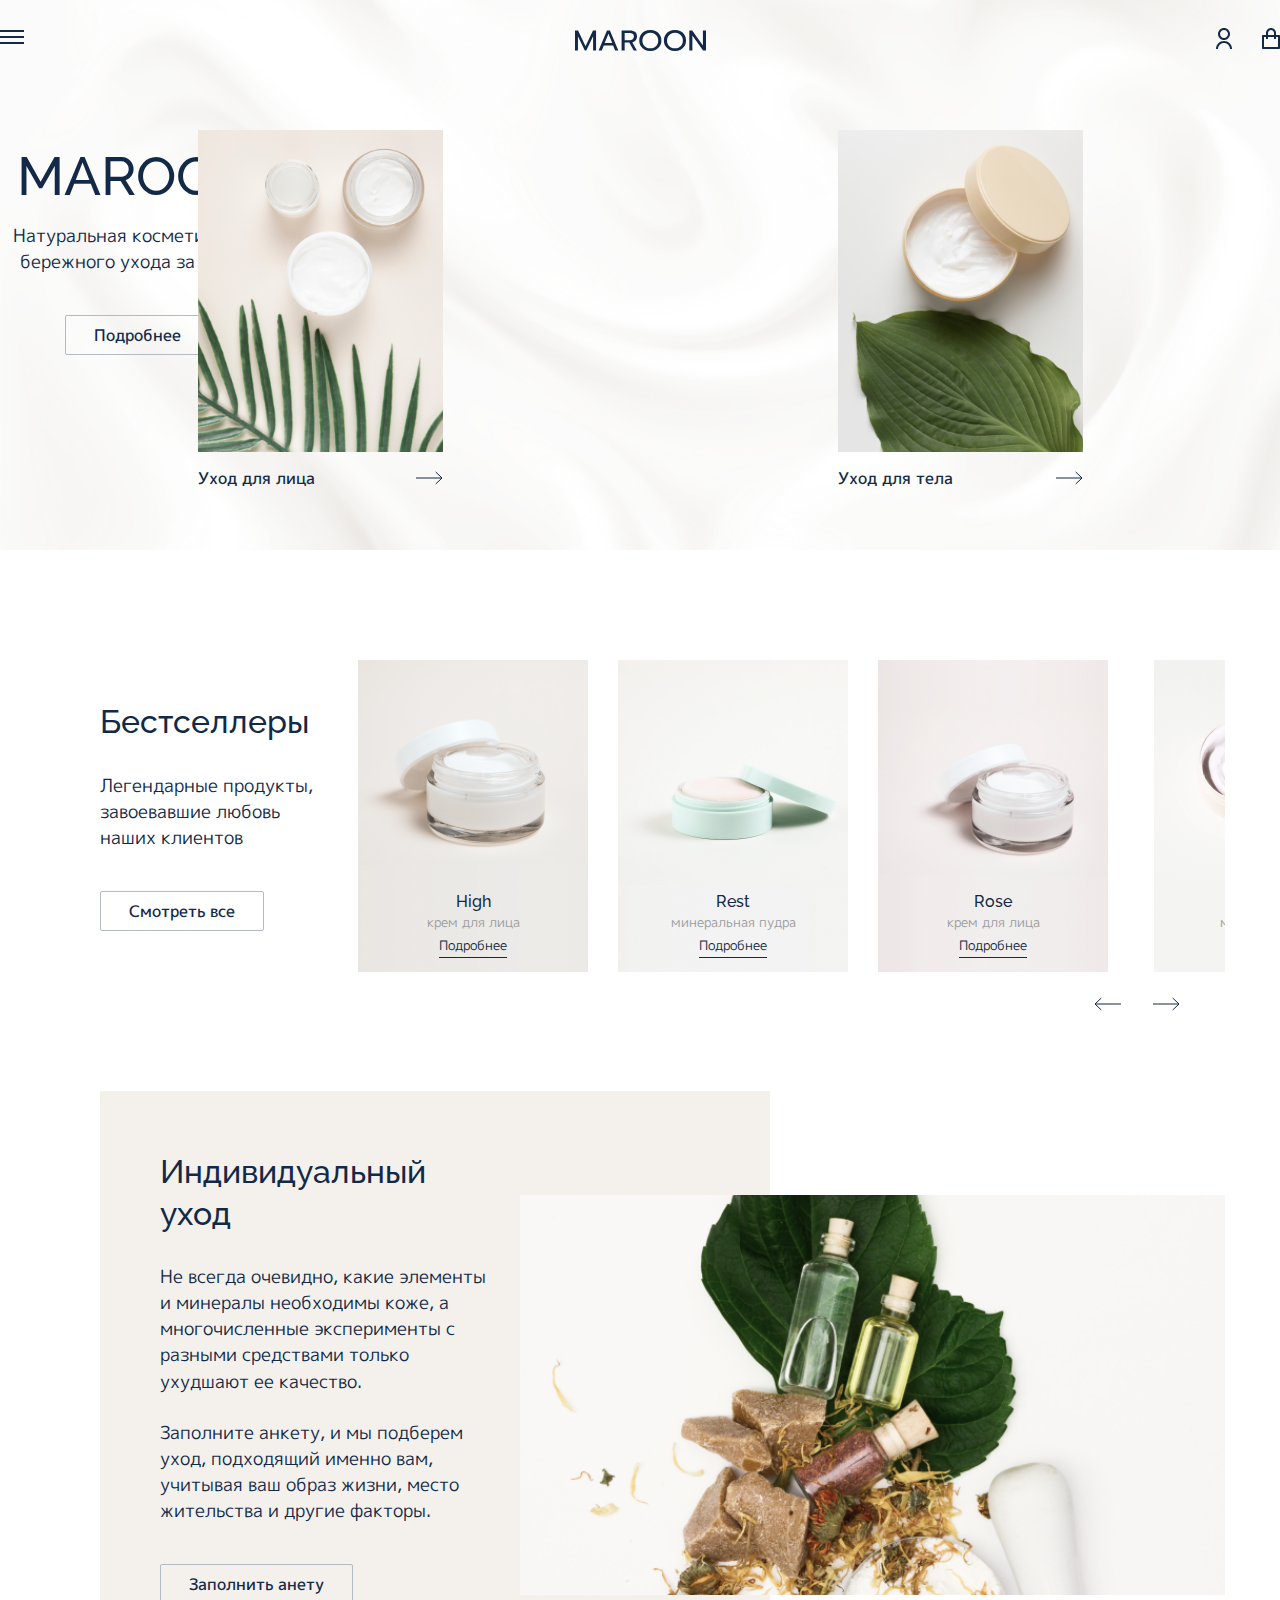
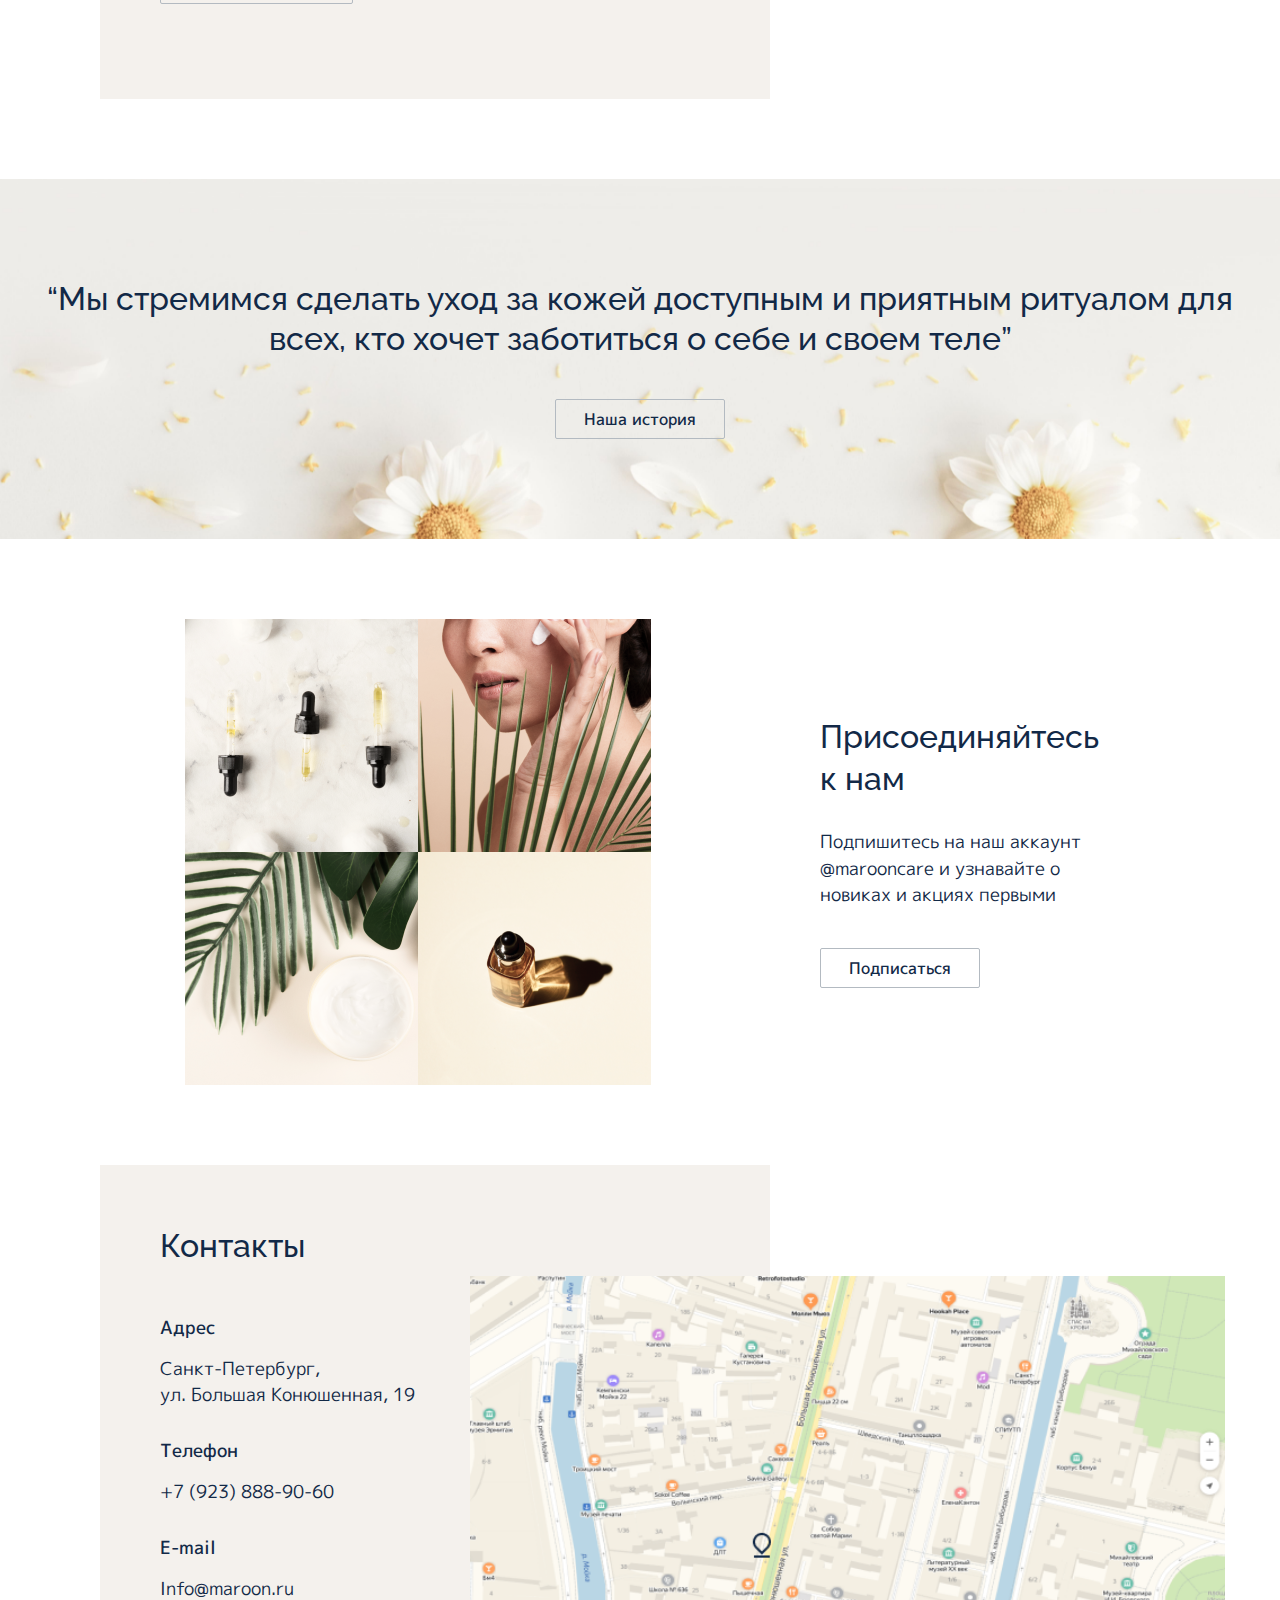
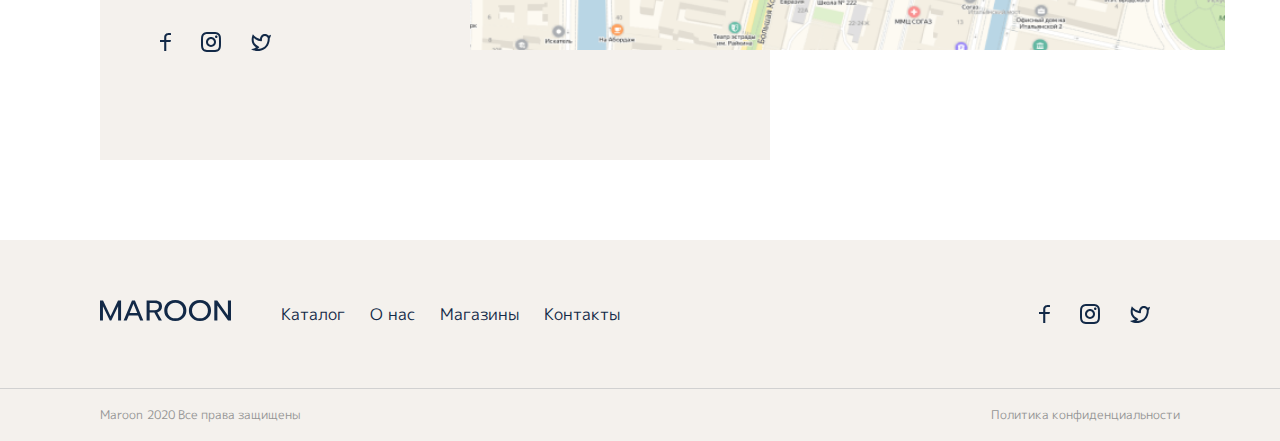
==== commit 82430e01: "dedae" ====
--- a/index.html
+++ b/index.html
@@ -17,80 +17,81 @@
 <body>
 
     <header>
-        <nav>
-            <div class="menu">
-                <div class="left-menu">
-                    <button id="mobile" type="button"> <img src="images/icons/mobile/burger-menu-mobile.svg"
-                            alt="burger-menu"></button>
-                    <button id="desktop" type="button"> <img src="images/icons/burger-menu.svg"
-                            alt="burger-menu"></button>
-                </div>
-                <div class="right-menu">
-                    <ul class="header-places">
-                        <li>Каталог</li>
-                        <li>о нас</li>
-                        <li>Контакты</li>
-                    </ul>
-
-                    <div class="right-menu-icons" id="mobile">
-                        <img src="images/icons/mobile/persona-mobile.svg" alt="personal">
-                        <img src="images/icons/mobile/shop-mobile.svg" alt="shop">
-                    </div>
-
-                    <div class="right-menu-icons" id="desktop">
-                        <img src="images/icons/persona.svg" alt="personal">
-                        <img src="images/icons/shop.svg" alt="shop">
-                    </div>
-
+        <div>
+            <nav>
+                <div class="menu">
+                    <div class="left-menu">
+                        <button id="mobile" type="button"> <img src="images/icons/mobile/burger-menu-mobile.svg"
+                                alt="burger-menu"></button>
+                        <button id="desktop" type="button"> <img src="images/icons/burger-menu.svg"
+                                alt="burger-menu"></button>
+                    </div>
+                    <div class="right-menu">
+                        <ul class="header-places">
+                            <li>Каталог</li>
+                            <li>О нас</li>
+                            <li>Контакты</li>
+                        </ul>
+
+                        <div class="right-menu-icons" id="mobile">
+                            <img src="images/icons/mobile/persona-mobile.svg" alt="personal">
+                            <img src="images/icons/mobile/shop-mobile.svg" alt="shop">
+                        </div>
+
+                        <div class="right-menu-icons" id="desktop">
+                            <img src="images/icons/persona.svg" alt="personal">
+                            <img src="images/icons/shop.svg" alt="shop">
+                        </div>
+
+                    </div>
+                </div>
+                <div class="center-menu">
+                    <a id="mobile" href="index.html"><img src="images/icons/mobile/logo-mobile.svg" alt="logo"></a>
+                </div>
+                <div class="center-menu" id="desktop">
+                    <a href="index.html"><img src="images/icons/logo.svg" alt="logo"></a>
+                </div>
+            </nav>
+
+            <div class="header-main">
+                <h1>Maroon</h1>
+                <p class="main-text">Натуральная косметика
+                    для бережного ухода за кожей</p>
+
+                <div class="button">
+                    <a href="">Подробнее</a>
                 </div>
             </div>
-            <div class="center-menu" id="mobile">
-                <a href="index.html"><img src="images/icons/mobile/logo-mobile.svg" alt="logo"></a>
-            </div>
-            <div class="center-menu" id="desktop">
-                <a href="index.html"><img src="images/icons/logo.svg" alt="logo"></a>
-            </div>
-        </nav>
-
-        <div class="header-main">
-            <h1>Maroon</h1>
-            <p class="main-text">Натуральная косметика
-                для бережного ухода за кожей</p>
-
-            <div class="button">
-                <a href="">Подробнее</a>
-            </div>
-        </div>
-
-        <div class="header-wrapper">
-            <div class="select-wrapper">
-                <div class="select-image image-face"></div>
-                <div class="link-select">
-                    <a href="">
-                        <p class="text-select">Уход для лица</p> <img id="mobile"
-                            src="images/icons/mobile/arrow-mobile.svg" alt="->">
-                        <img id="desktop" src="images/icons/arrow.svg" alt="->">
-                    </a>
-                </div>
-            </div>
-
-            <div class="select-wrapper">
-                <div class="select-image image-body"></div>
-                <div class="link-select">
-                    <a href="">
-                        <p class="text-select">Уход для тела</p> <img id="mobile"
-                            src="images/icons/mobile/arrow-mobile.svg" alt="->">
-                        <img id="desktop" src="images/icons/arrow.svg" alt="->">
-                    </a>
+
+            <div class="header-wrapper">
+                <div class="select-wrapper">
+                    <div class="select-image image-face"></div>
+                    <div class="link-select">
+                        <a href="">
+                            <p class="text-select">Уход для лица</p> <img id="mobile"
+                                src="images/icons/mobile/arrow-mobile.svg" alt="->">
+                            <img id="desktop" src="images/icons/arrow.svg" alt="->">
+                        </a>
+                    </div>
+                </div>
+
+                <div class="select-wrapper">
+                    <div class="select-image image-body"></div>
+                    <div class="link-select">
+                        <a href="">
+                            <p class="text-select">Уход для тела</p> <img id="mobile"
+                                src="images/icons/mobile/arrow-mobile.svg" alt="->">
+                            <img id="desktop" src="images/icons/arrow.svg" alt="->">
+                        </a>
+                    </div>
                 </div>
             </div>
         </div>
     </header>
 
     <main>
-        <div class="wrapper">
-
-            <section class="bestseller">
+
+            <section class="bestseller wrapper">
                 <h2 class="sr-only">Бестселлеры</h2>
                 <div class="desktop-wrapper">
 
@@ -154,7 +155,7 @@
                 </div>
             </section>
 
-            <section class="anketa">
+            <section class="anketa wrapper">
                 <div class="wrapper-section">
                     <h2 class="sr-only">Индивидуальный уход</h2>
                     <div class="text-wrapper">
@@ -176,7 +177,7 @@
                 </div>
 
                 <div class="wrapper-anketa-images">
-                </div> 
+                </div>
             </section>
 
 
@@ -194,7 +195,7 @@
                 </div>
             </section>
 
-            <section class="subscribe">
+            <section class="subscribe wrapper">
                 <h2 class="sr-only">Присоединяйтесь к нам</h2>
                 <div class="text-wrapper">
                     <p class="heading-text">Присоединяйтесь к нам</p>
@@ -220,7 +221,7 @@
                 </div>
             </section>
 
-            <section class="contacts">
+            <section class="contacts wrapper">
                 <h2 class="sr-only">Контакты</h2>
                 <div class="wrapper-section">
                     <div class="text-wrapper">
@@ -254,40 +255,41 @@
                 <div class="map-wrapper"></div>
             </section>
 
-        </div>
     </main>
 
     <footer>
-        <div class="footer-text">
-            <div class="footer-contacts">
-
+        <div class="bottom-border">  
+            <div class="footer-text wrapper">
+                <div class="footer-contacts">
+                    
                 <a href="index.html"> <img id="mobile" src="images/icons/mobile/logo-mobile.svg" alt="logo"> <img
-                        id="desktop" src="images/icons/logo.svg" alt="logo"></a>
-
-                <div class="footer-places">
-                    <div class="places">
-                        <p>Каталог</p>
-                    </div>
-                    <div class="places">
-                        <p>О нас</p>
-                    </div>
-                    <div class="places">
-                        <p>Магазины</p>
-                    </div>
-                    <div class="places">
-                        <p>Контакты</p>
-                    </div>
-                </div>
-            </div>
-
-            <div class="icons">
-                <img src="images/icons/mobile/facebook-mobile.svg" alt="facebook">
-                <img src="images/icons/mobile/instagram-mobile.svg" alt="instagram">
-                <img src="images/icons/mobile/twitter-mobile.svg" alt="twitter">
+                    id="desktop" src="images/icons/logo.svg" alt="logo"></a>
+                    
+                    <div class="footer-places">
+                        <div class="places">
+                            <p>Каталог</p>
+                        </div>
+                        <div class="places">
+                            <p>О нас</p>
+                        </div>
+                        <div class="places">
+                            <p>Магазины</p>
+                        </div>
+                        <div class="places">
+                            <p>Контакты</p>
+                        </div>
+                    </div>
+                </div>
+                
+                <div class="icons">
+                    <img src="images/icons/mobile/facebook-mobile.svg" alt="facebook">
+                    <img src="images/icons/mobile/instagram-mobile.svg" alt="instagram">
+                    <img src="images/icons/mobile/twitter-mobile.svg" alt="twitter">
+                </div>
             </div>
         </div>
-
-        <div class="bottom-footer">
+            
+        <div class="bottom-footer wrapper">
             <div class="first-line">
                 <p>Maroon</p>
                 <p><img src="images/icons/c.svg" alt=""></p>
--- a/css/style.css
+++ b/css/style.css
@@ -13,11 +13,11 @@
     margin: 0;
     padding: 0;
     color: var(--primary-color);
-    font-family: 'M PLUS 1', sans-serif;
+    font-family: 'M PLUS 1p', sans-serif;
     font-size: 1.6rem;
     font-weight: 400;
     line-height: 145%;
-    min-width: 320px;
+    min-width: 32rem;
 }
 
 main {
@@ -47,12 +47,12 @@
 }
 
 header {
-    height: 550px;
+    height: 55rem;
     display: flex;
     flex-direction: column;
     flex-grow: 1;
     margin: 0;
-    padding: 3.2rem 1.6rem 0 1.6rem;
+    padding-top: 30px;
     background-image: url(../images/header-background.png);
     background-repeat: no-repeat;
     background-position: center;
@@ -62,13 +62,17 @@
 }
 
 .menu {
-    height: 16px;
+    height: 1.6rem;
     flex-grow: 1;
     display: flex;
     flex-direction: row;
     justify-content: space-between;
     align-items: center;
     padding: 0;
+}
+
+nav {
+    height: 1.6rem;
 }
 
 .nav-wrapper a {
@@ -84,8 +88,10 @@
     margin: 0;
 }
 
-#desktop {
-    display: none;
+@media screen and (max-width: 756px) {
+    #desktop {
+        display: none;
+    }
 }
 
 .right-menu-icons {
@@ -97,11 +103,8 @@
     margin-left: 2rem;
 }
 
-.center-menu{
+.center-menu {
     position: relative;
-    display: flex;
-    justify-content: center;
-    align-items: center;
     top: -1.6rem;
     line-height: 0;
 }
@@ -164,7 +167,8 @@
 }
 
 .header-wrapper {
-    margin-top: 35px;
+    width: 100%;
+    margin-top: 3.5rem;
     display: flex;
     flex-direction: row;
     justify-content: space-around;
@@ -185,8 +189,8 @@
 }
 
 .select-image {
-    min-width: 130px;
-    min-height: 170px;
+    min-width: 13rem;
+    min-height: 17rem;
     background-repeat: no-repeat;
     background-position: center;
     background-size: cover;
@@ -235,8 +239,15 @@
 
 
 .crems-border {
+    overflow: auto;
+    -ms-overflow-style: none;
+    scrollbar-width: none;
     width: 100%;
     margin-top: 5rem;
+}
+
+.crems-border::-webkit-scrollbar {
+    display: none;
 }
 
 .crems {
@@ -249,19 +260,11 @@
     list-style: none;
     padding: 0;
     display: flex;
-    white-space: nowrap;
-    overflow: auto;
-    -ms-overflow-style: none;
-    scrollbar-width: none;
-}
-
-.crems ul::-webkit-scrollbar {
-    display: none;
 }
 
 .crem {
-    width: 220px;
-    height: 297px;
+    width: 22rem;
+    height: 29.7rem;
     display: flex;
     flex-direction: column;
     align-items: center;
@@ -272,7 +275,7 @@
 
 .name-crem {
     font-family: 'Raleway', sans-serif;
-    font-size: 16px;
+    font-size: 1.6rem;
     font-style: normal;
     font-weight: 500;
     line-height: 100%;
@@ -312,7 +315,7 @@
     background-size: cover;
 }
 
-#third-crem {   
+#third-crem {
     background-image: url(../images/crem-3.png);
     background-repeat: no-repeat;
     background-position: center;
@@ -347,20 +350,16 @@
     position: relative;
     top: -4.5rem;
     width: 85%;
-    max-width: 350px;
+    max-width: 35rem;
     aspect-ratio: 1 / 1;
     margin: 0 auto;
     background-image: url(../images/anketa-images.png);
     background-repeat: no-repeat;
     background-position-y: center;
-    background-position-x: center ;
+    background-position-x: center;
     background-size: cover;
 }
 
-.history {
-    margin-left: -1.6rem;
-    margin-right: -1.6rem;
-}
 
 .history .wrapper-section {
     max-height: 32rem;
@@ -376,7 +375,7 @@
 
 .text-history {
     font-family: 'Raleway', sans-serif;
-    font-size: 22px;
+    font-size: 2.2rem;
     font-weight: 500;
     line-height: 125%;
 }
@@ -400,14 +399,14 @@
 
 .images-wrapper img {
     width: 50%;
-    max-width: 177px;
+    max-width: 17.7rem;
 }
 
 .contacts .text-wrapper {
     align-self: stretch;
     align-items: start;
     text-align: left;
-    max-width: 256px;
+    max-width: 25.6rem;
 }
 
 .contacts-list {
@@ -447,9 +446,12 @@
     background-color: var(--footer-background-color);
 }
 
+.bottom-border {
+    border-bottom: 0.1rem solid var(--footer-border-color);
+}
 .footer-text {
-    padding: 5rem 1.5rem;
-    border-bottom: 0.1rem solid var(--footer-border-color);
+    padding-top: 50px;
+    padding-bottom: 50px;
 }
 
 .footer-places {
@@ -470,7 +472,8 @@
 .bottom-footer {
     display: flex;
     flex-direction: column;
-    padding: 2.5rem 1.5rem;
+    padding-top: 25px;
+    padding-bottom: 25px;
 }
 
 .first-line {
@@ -493,6 +496,10 @@
 
 @media screen and (min-width: 756px) {
 
+    #mobile {
+        display: none;
+    }
+
     body {
         font-size: 1.8rem;
     }
@@ -507,9 +514,15 @@
     }
 
     header {
-        padding: 4rem 4.5rem 7rem;
         margin-bottom: 11rem;
-
+    }
+
+    nav {
+        height: 2.1rem;
+    }
+
+    .right-menu-icons :last-child {
+        margin-left: 3rem;
     }
 
     .header-main {
@@ -519,14 +532,13 @@
 
     .header-main h1 {
         font-size: 5.4rem;
-
     }
 
     .header-wrapper {
         display: flex;
         justify-content: space-between;
         position: relative;
-        top: -25.3rem;
+        top: -26rem;
         z-index: 0;
     }
 
@@ -539,8 +551,6 @@
         margin-top: 1.5rem;
     }
 
-
-
     .text-select {
         font-size: 1.6rem;
     }
@@ -550,21 +560,14 @@
         margin-bottom: 3rem;
     }
 
-    #mobile {
-        display: none;
-    }
-
-    #desktop {
-        display: inherit;
-    }
-
     .bestseller .text-wrapper {
-        max-width: 20rem;
-    }
-
-    .button{
+        max-width: 214px;
+    }
+
+    .button {
         margin-top: 4rem;
     }
+
     .button a {
         font-size: 1.6rem;
     }
@@ -601,8 +604,8 @@
     }
 
     .crem {
-        width: 230px;
-        height: 312px;
+        width: 23rem;
+        height: 31.2rem;
     }
 
     .crems-border {
@@ -644,6 +647,7 @@
         flex-direction: row;
         justify-content: start;
         align-items: center;
+        min-width: 670px;
         max-width: 670px;
     }
 
@@ -659,18 +663,13 @@
         min-height: 400px;
         max-height: 450px;
         width: 100%;
-        margin-left: -7rem;
+        margin-left: -25rem;
         margin-right: -4.5rem;
         white-space: nowrap;
     }
 
     .wrapper-section {
         padding: 6rem;
-    }
-
-    .history {
-        margin-left: -4.5rem;
-        margin-right: -4.5rem;
     }
 
     .history .wrapper-section {
@@ -694,7 +693,6 @@
     }
 
     .stack-images {
-        margin-right: 4.8rem;
         margin-top: 0;
     }
 
@@ -706,8 +704,8 @@
     .contacts {
         flex-direction: row;
         align-items: center;
-        justify-content:  start;
-        
+        justify-content: start;
+
     }
 
     .contacts .wrapper-section {
@@ -728,16 +726,12 @@
         white-space: nowrap;
     }
 
-
-
-
-
-
     .footer-text {
         display: flex;
         align-items: center;
-        justify-content:  space-between;
-        padding: 6rem 4.5rem;
+        justify-content: space-between;
+        padding-top: 60px;
+        padding-bottom: 60px;
     }
 
     .footer-contacts {
@@ -753,26 +747,94 @@
     }
 
     .places {
-        margin-right:  2.5rem;
-        
+        margin-right: 2.5rem;
+
     }
 
     .places p {
         font-size: 1.6rem;
     }
 
-
     .bottom-footer {
         display: flex;
         flex-direction: row;
         justify-content: space-between;
-        padding: 2rem 4.5rem;
+        padding-top: 20px;
+        padding-bottom: 20px;
     }
 
     .first-line {
         margin: 0;
     }
-
-
+}
+
+@media screen and (min-width: 900px) {
+    .header-wrapper {
+        justify-content: space-around;
+    }
+}
+
+@media screen and (min-width: 1360px) {
+
+
+
+    header {
+        height: 65rem;
+    }
+
+    .menu {
+        justify-content: end;
+    }
+
+    .left-menu {
+        display: none;
+    }
+
+    .center-menu {
+        text-align: left;
+    }
+
+    .right-menu {
+        display: flex;
+    }
+
+    .right-menu-icons :first-child {
+        margin-left: 5rem;
+    }
+
+    .header-places {
+        display: flex;
+        list-style: none;
+        width: 25.5rem;
+        justify-content: space-between;
+        font-size: 1.6rem;
+    }
+
+    .header-main {
+        margin-top: 135px;
+    }
+
+    .header-wrapper {
+        top: -306px;
+    }
+
+    .select-image {
+        width: 330px;
+        height: 422px;
+    }
+
+    .history .wrapper-section {
+        height: 433px;
+        justify-content: center;
+        padding: 120px 300px;
+    }
+
+    .hidden {
+        display: block;
+    }
+
+    .subscribe .text-wrapper {
+        max-width: 381px;
+    }
 
 }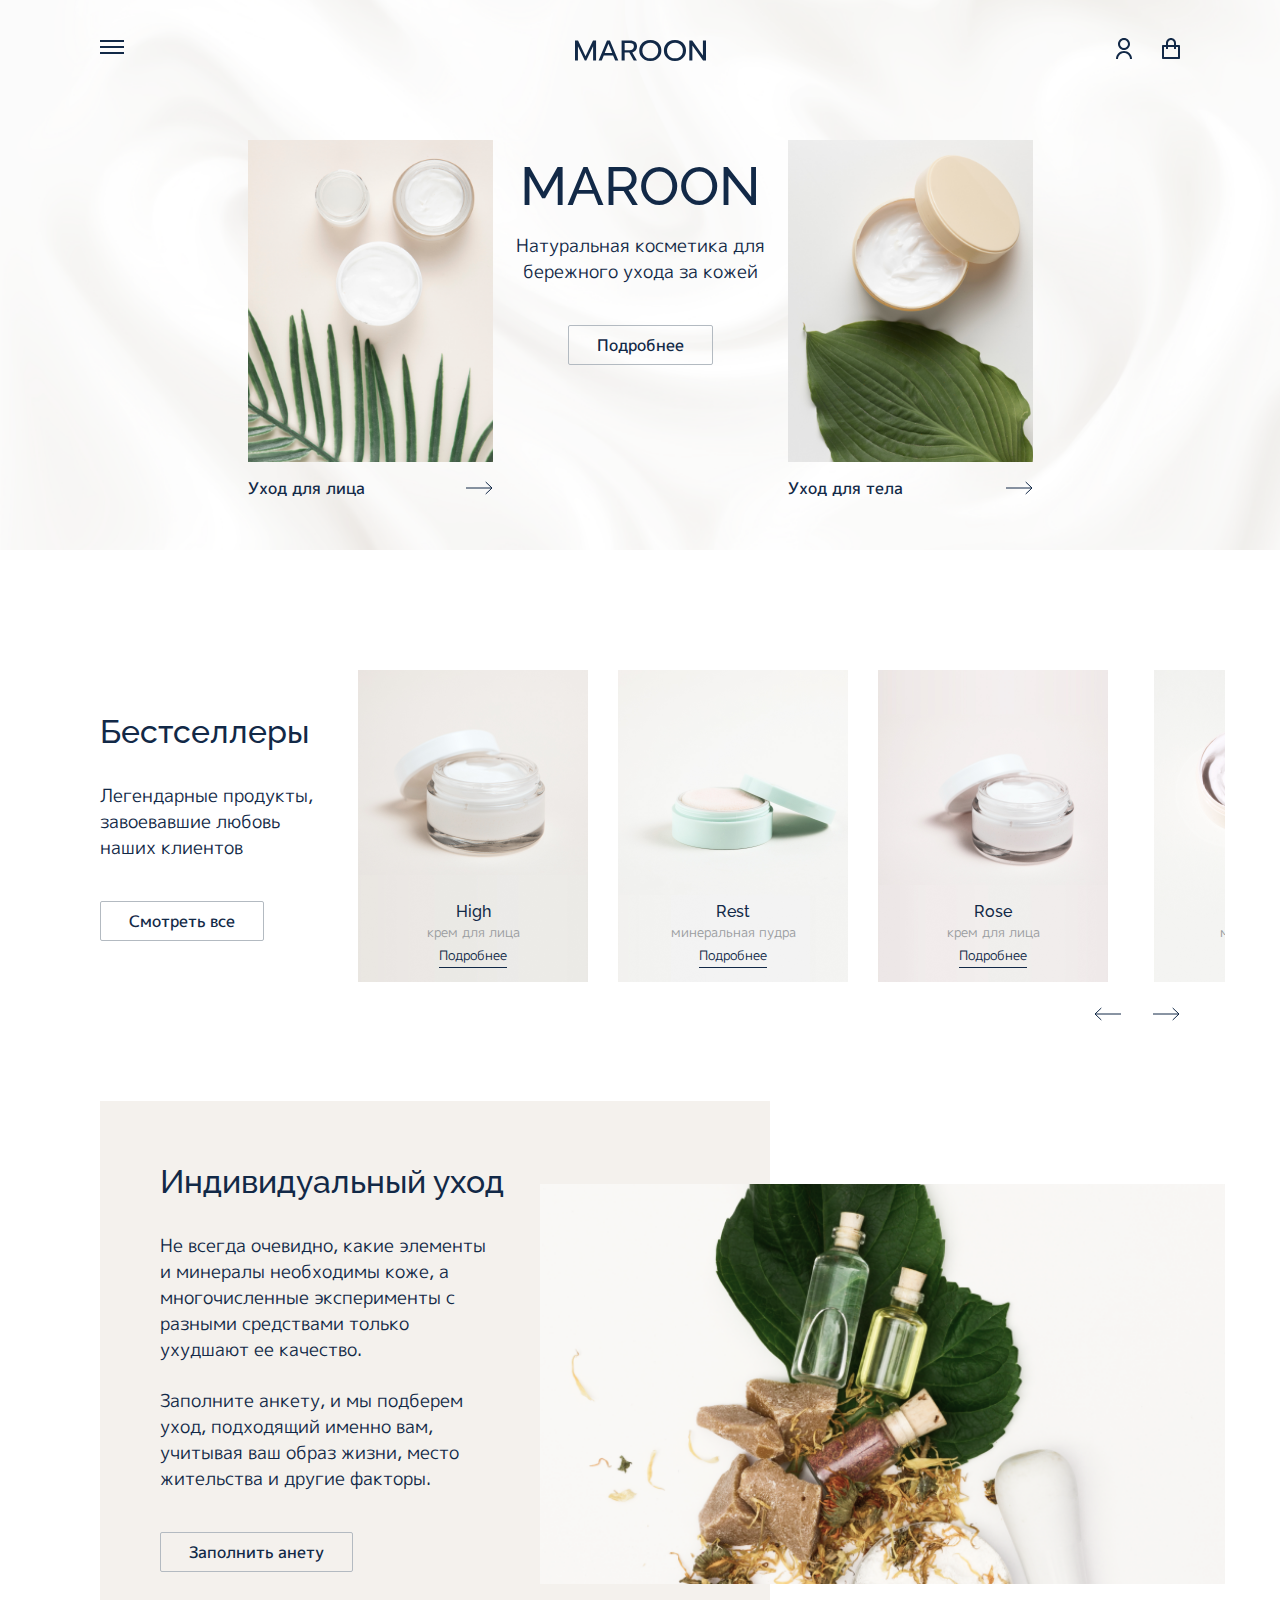
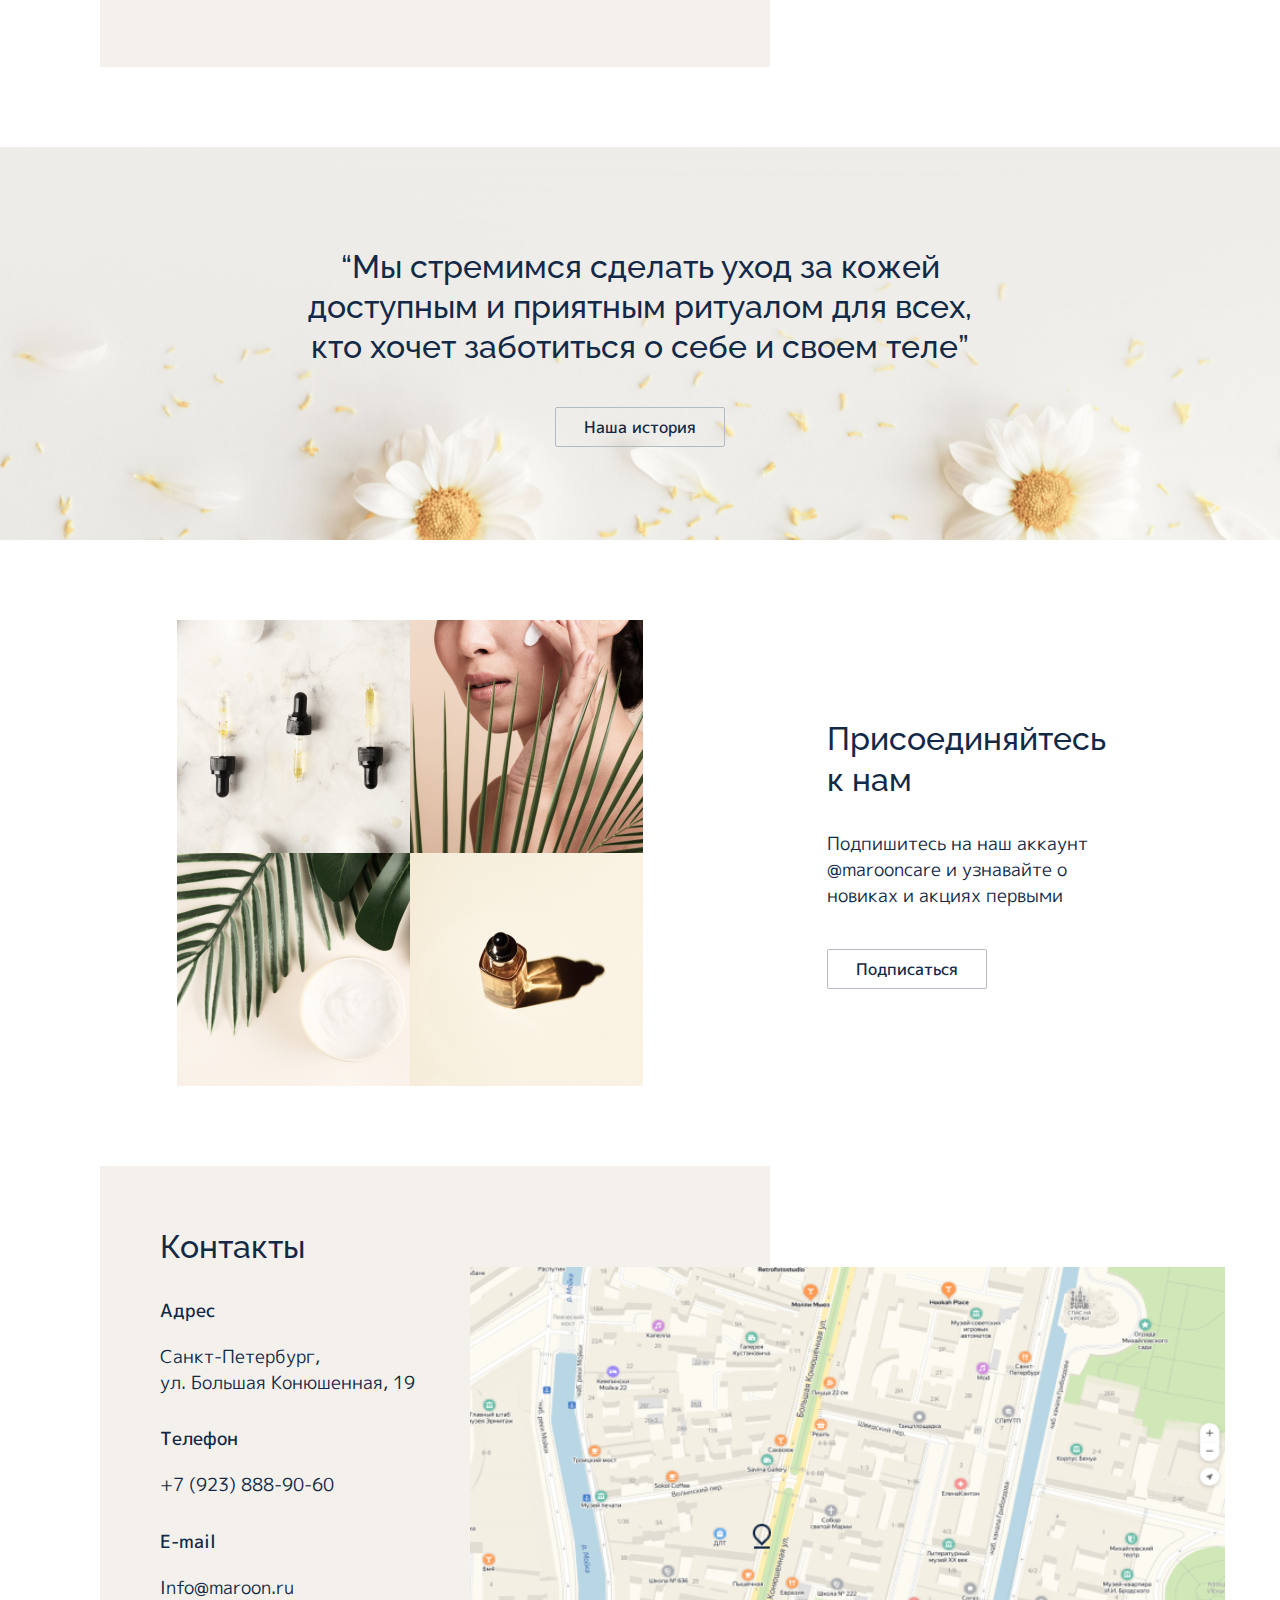
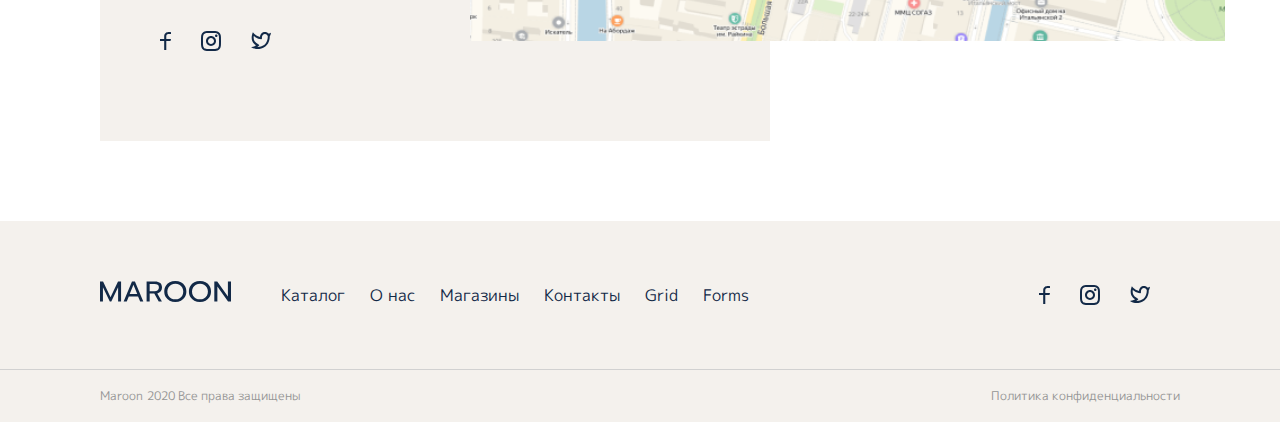
==== commit 1f958a9b: "grid+rwd" ====
--- a/index.html
+++ b/index.html
@@ -8,7 +8,7 @@
     <link rel="preconnect" href="https://fonts.googleapis.com">
     <link rel="preconnect" href="https://fonts.gstatic.com" crossorigin>
     <link
-        href="https://fonts.googleapis.com/css2?family=M+PLUS+1p:wght@100;300;400;500;700&family=Raleway:wght@100;200;300;400;500;600;700&display=swap"
+        href="https://fonts.googleapis.com/css2?family=M+PLUS+1p:wght@300;400;500;700&family=Raleway:wght@400;500;600&display=swap"
         rel="stylesheet">
     <link rel="stylesheet" href="css/style.css">
     <title>Куратов Даниил</title>
@@ -17,7 +17,7 @@
 <body>
 
     <header>
-        <div>
+        <div class="header">
             <nav>
                 <div class="menu">
                     <div class="left-menu">
@@ -91,196 +91,202 @@
 
     <main>
 
-            <section class="bestseller wrapper">
-                <h2 class="sr-only">Бестселлеры</h2>
-                <div class="desktop-wrapper">
-
-                    <div class="text-wrapper">
-                        <p class="heading-text">Бестселлеры</p>
-                        <p class="main-text">Легендарные продукты,
-                            завоевавшие любовь
-                            наших клиентов</p>
-
-                        <div class="button" id="desktop">
-                            <a href="">Смотреть все</a>
-                        </div>
-                    </div>
-
-                    <div class="crems-border">
-                        <div class="crems">
-                            <ul>
-                                <li>
-                                    <div class="crem" id="first-crem">
-                                        <p class="name-crem">High</p>
-                                        <p class="desname-crem">Крем для лица</p>
-                                        <a class="link-crem" href="">Подробнее</a>
-                                    </div>
-                                </li>
-
-                                <li>
-                                    <div class="crem" id="second-crem">
-                                        <p class="name-crem">Rest</p>
-                                        <p class="desname-crem">Минеральная пудра</p>
-                                        <a class="link-crem" href="">Подробнее</a>
-                                    </div>
-                                </li>
-
-                                <li>
-                                    <div class="crem" id="third-crem">
-                                        <p class="name-crem">Rose</p>
-                                        <p class="desname-crem">Крем для лица</p>
-                                        <a class="link-crem" href="">Подробнее</a>
-                                    </div>
-                                </li>
-
-                                <li>
-                                    <div class="crem" id="fourth-crem">
-                                        <p class="name-crem">Milk</p>
-                                        <p class="desname-crem">Масло для тела</p>
-                                        <a class="link-crem" href="">Подробнее</a>
-                                    </div>
-                                </li>
-                            </ul>
-                        </div>
-                    </div>
-
-                    <div class="button" id="mobile">
+        <section class="bestseller wrapper">
+            <h2 class="sr-only">Бестселлеры</h2>
+            <div class="desktop-wrapper">
+
+                <div class="text-wrapper">
+                    <p class="heading-text">Бестселлеры</p>
+                    <p class="main-text">Легендарные продукты,
+                        завоевавшие любовь
+                        наших клиентов</p>
+
+                    <div class="button" id="desktop">
                         <a href="">Смотреть все</a>
                     </div>
-
-                </div>
-                <div class="arrow-switch">
-                    <img id="desktop" src="images/icons/arrow-reverse.svg" alt="">
-                    <img id="desktop" src="images/icons/arrow.svg" alt="">
-                </div>
-            </section>
-
-            <section class="anketa wrapper">
-                <div class="wrapper-section">
-                    <h2 class="sr-only">Индивидуальный уход</h2>
-                    <div class="text-wrapper">
-                        <p class="heading-text">Индивидуальный уход</p>
-                        <p class="main-text" id="anketa-text-first-paragraph">Не всегда очевидно, какие элементы
-                            и
-                            минералы необходимы коже, а многочисленные эксперименты с разными средствами только
-                            ухудшают ее качество.</p>
-                        <p class="main-text" id="anketa-text-second-paragraph">Заполните анкету, и мы подберем
-                            уход,
-                            подходящий именно вам, учитывая ваш образ жизни, место жительства и другие факторы.
-                        </p>
-
-                        <div class="button">
-                            <a href="">Заполнить анету</a>
-                        </div>
-                    </div>
-
-                </div>
-
-                <div class="wrapper-anketa-images">
-                </div>
-            </section>
-
-
-            <section class="history">
-                <h2 class="sr-only">Наша история</h2>
-                <div class="wrapper-section">
-                    <div class="text-wrapper">
-                        <p class="text-history">“Мы стремимся сделать уход за кожей доступным
-                            и приятным ритуалом для всех, кто хочет
-                            заботиться о себе и своем теле” </p>
-                        <div class="button">
-                            <a href="">Наша история</a>
-                        </div>
-                    </div>
-                </div>
-            </section>
-
-            <section class="subscribe wrapper">
-                <h2 class="sr-only">Присоединяйтесь к нам</h2>
-                <div class="text-wrapper">
-                    <p class="heading-text">Присоединяйтесь к нам</p>
-                    <p class="main-text">Подпишитесь на наш аккаунт @marooncare
-                        и узнавайте о новиках и акциях первыми</p>
-
-                    <div class="button">
-                        <a href="">Подписаться</a>
-                    </div>
-                </div>
-
-                <div class="stack-images">
-                    <div class="images-wrapper">
-                        <img class="hidden" src="images/stack-images-1.png" alt="">
-                        <img src="images/stack-images-2.png" alt="">
-                        <img src="images/stack-images-3.png" alt="">
-                    </div>
-                    <div class="images-wrapper">
-                        <img class="hidden" src="images/stack-images-4.png" alt="">
-                        <img src="images/stack-images-5.png" alt="">
-                        <img src="images/stack-images-6.png" alt="">
-                    </div>
-                </div>
-            </section>
-
-            <section class="contacts wrapper">
-                <h2 class="sr-only">Контакты</h2>
-                <div class="wrapper-section">
-                    <div class="text-wrapper">
-                        <p class="heading-text">Контакты</p>
-                        <ul class="contacts-list">
+                </div>
+
+                <div class="crems-border">
+                    <div class="crems">
+                        <ul>
                             <li>
-                                <p class="main-text contact-type">Адрес</p>
-                                <p class="main-text">Санкт-Петербург,<br>
-                                    ул. Большая Конюшенная, 19</p>
+                                <div class="crem" id="first-crem">
+                                    <p class="name-crem">High</p>
+                                    <p class="desname-crem">Крем для лица</p>
+                                    <a class="link-crem" href="">Подробнее</a>
+                                </div>
                             </li>
+
                             <li>
-                                <p class="main-text contact-type">Телефон</p>
-                                <p class="main-text">+7 (923) 888-90-60</p>
+                                <div class="crem" id="second-crem">
+                                    <p class="name-crem">Rest</p>
+                                    <p class="desname-crem">Минеральная пудра</p>
+                                    <a class="link-crem" href="">Подробнее</a>
+                                </div>
                             </li>
+
                             <li>
-                                <p class="main-text contact-type">E-mail</p>
-                                <p class="main-text">Info@maroon.ru</p>
+                                <div class="crem" id="third-crem">
+                                    <p class="name-crem">Rose</p>
+                                    <p class="desname-crem">Крем для лица</p>
+                                    <a class="link-crem" href="">Подробнее</a>
+                                </div>
                             </li>
+
                             <li>
-                                <div class="icons">
-                                    <img src="images/icons/mobile/facebook-mobile.svg" alt="facebook">
-                                    <img src="images/icons/mobile/instagram-mobile.svg" alt="instagram">
-                                    <img src="images/icons/mobile/twitter-mobile.svg" alt="twitter">
+                                <div class="crem" id="fourth-crem">
+                                    <p class="name-crem">Milk</p>
+                                    <p class="desname-crem">Масло для тела</p>
+                                    <a class="link-crem" href="">Подробнее</a>
                                 </div>
                             </li>
                         </ul>
                     </div>
-
-                </div>
-
-                <div class="map-wrapper"></div>
-            </section>
+                </div>
+
+                <div class="button" id="mobile">
+                    <a href="">Смотреть все</a>
+                </div>
+
+            </div>
+            <div class="arrow-switch">
+                <img id="desktop" src="images/icons/arrow-reverse.svg" alt="">
+                <img id="desktop" src="images/icons/arrow.svg" alt="">
+            </div>
+        </section>
+
+        <section class="anketa wrapper">
+            <div class="wrapper-section">
+                <h2 class="sr-only">Индивидуальный уход</h2>
+                <div class="text-wrapper">
+                    <p class="heading-text">Индивидуальный уход</p>
+                    <p class="main-text" id="anketa-text-first-paragraph">Не всегда очевидно, какие элементы
+                        и
+                        минералы необходимы коже, а многочисленные эксперименты с разными средствами только
+                        ухудшают ее качество.</p>
+                    <p class="main-text" id="anketa-text-second-paragraph">Заполните анкету, и мы подберем
+                        уход,
+                        подходящий именно вам, учитывая ваш образ жизни, место жительства и другие факторы.
+                    </p>
+
+                    <div class="button">
+                        <a href="">Заполнить анету</a>
+                    </div>
+                </div>
+
+            </div>
+
+            <div class="wrapper-anketa-images">
+            </div>
+        </section>
+
+
+        <section class="history">
+            <h2 class="sr-only">Наша история</h2>
+            <div class="wrapper-section">
+                <div class="text-wrapper">
+                    <p class="text-history">“Мы стремимся сделать уход за кожей доступным
+                        и приятным ритуалом для всех, кто хочет
+                        заботиться о себе и своем теле” </p>
+                    <div class="button">
+                        <a href="">Наша история</a>
+                    </div>
+                </div>
+            </div>
+        </section>
+
+        <section class="subscribe wrapper">
+            <h2 class="sr-only">Присоединяйтесь к нам</h2>
+            <div class="text-wrapper">
+                <p class="heading-text">Присоединяйтесь к нам</p>
+                <p class="main-text">Подпишитесь на наш аккаунт @marooncare
+                    и узнавайте о новиках и акциях первыми</p>
+
+                <div class="button">
+                    <a href="">Подписаться</a>
+                </div>
+            </div>
+
+            <div class="stack-images">
+                <div class="images-wrapper">
+                    <img class="hidden" src="images/stack-images-1.png" alt="">
+                    <img src="images/stack-images-2.png" alt="">
+                    <img src="images/stack-images-3.png" alt="">
+                </div>
+                <div class="images-wrapper">
+                    <img class="hidden" src="images/stack-images-4.png" alt="">
+                    <img src="images/stack-images-5.png" alt="">
+                    <img src="images/stack-images-6.png" alt="">
+                </div>
+            </div>
+        </section>
+
+        <section class="contacts wrapper">
+            <h2 class="sr-only">Контакты</h2>
+            <div class="wrapper-section">
+                <div class="text-wrapper">
+                    <p class="heading-text">Контакты</p>
+                    <ul class="contacts-list">
+                        <li>
+                            <p class="main-text contact-type">Адрес</p>
+                            <p class="main-text">Санкт-Петербург,<br>
+                                ул. Большая Конюшенная, 19</p>
+                        </li>
+                        <li>
+                            <p class="main-text contact-type">Телефон</p>
+                            <p class="main-text">+7 (923) 888-90-60</p>
+                        </li>
+                        <li>
+                            <p class="main-text contact-type">E-mail</p>
+                            <p class="main-text">Info@maroon.ru</p>
+                        </li>
+                        <li>
+                            <div class="icons">
+                                <img src="images/icons/mobile/facebook-mobile.svg" alt="facebook">
+                                <img src="images/icons/mobile/instagram-mobile.svg" alt="instagram">
+                                <img src="images/icons/mobile/twitter-mobile.svg" alt="twitter">
+                            </div>
+                        </li>
+                    </ul>
+                </div>
+
+            </div>
+
+            <div class="map-wrapper"></div>
+        </section>
 
     </main>
 
     <footer>
-        <div class="bottom-border">  
+        <div class="bottom-border">
             <div class="footer-text wrapper">
                 <div class="footer-contacts">
-                    
-                <a href="index.html"> <img id="mobile" src="images/icons/mobile/logo-mobile.svg" alt="logo"> <img
-                    id="desktop" src="images/icons/logo.svg" alt="logo"></a>
-                    
+
+                    <a href="index.html"> <img id="mobile" src="images/icons/mobile/logo-mobile.svg" alt="logo"> <img
+                            id="desktop" src="images/icons/logo.svg" alt="logo"></a>
+
                     <div class="footer-places">
                         <div class="places">
-                            <p>Каталог</p>
-                        </div>
-                        <div class="places">
-                            <p>О нас</p>
-                        </div>
-                        <div class="places">
-                            <p>Магазины</p>
-                        </div>
-                        <div class="places">
-                            <p>Контакты</p>
-                        </div>
-                    </div>
-                </div>
-                
+                            <a href=""><p>Каталог</p></a>
+                        </div>
+                        <div class="places">
+                            <a href=""><p>О нас</p></a>
+                        </div>
+                        <div class="places">
+                            <a href=""><p>Магазины</p></a>
+                        </div>
+                        <div class="places">
+                            <a href=""><p>Контакты</p></a>
+                        </div>
+                        <div class="places">
+                            <a href="grid.html"><p>Grid</p></a>
+                        </div>
+                        <div class="places">
+                            <a href="form.html"><p>Forms</p></a>
+                        </div>
+                    </div>
+                </div>
+
                 <div class="icons">
                     <img src="images/icons/mobile/facebook-mobile.svg" alt="facebook">
                     <img src="images/icons/mobile/instagram-mobile.svg" alt="instagram">
@@ -288,7 +294,7 @@
                 </div>
             </div>
         </div>
-            
+
         <div class="bottom-footer wrapper">
             <div class="first-line">
                 <p>Maroon</p>
--- a/css/style.css
+++ b/css/style.css
@@ -47,18 +47,24 @@
 }
 
 header {
-    height: 55rem;
+    max-height: 550px;
     display: flex;
     flex-direction: column;
     flex-grow: 1;
     margin: 0;
     padding-top: 30px;
+    padding-bottom: 60px;
     background-image: url(../images/header-background.png);
     background-repeat: no-repeat;
     background-position: center;
     background-size: cover;
     text-align: center;
-    margin-bottom: 8rem;
+}
+
+.header {
+    margin-left: 16px;
+    margin-right: 16px;
+
 }
 
 .menu {
@@ -120,6 +126,8 @@
     align-items: center;
     max-width: 27.4rem;
     align-self: center;
+    margin-left: auto;
+    margin-right: auto;
     margin-top: 6rem;
 }
 
@@ -209,6 +217,10 @@
     display: flex;
     flex-direction: column;
     align-items: center;
+}
+
+.bestseller {
+    margin-top: 80px;
 }
 
 
@@ -411,6 +423,7 @@
 
 .contacts-list {
     padding: 0;
+    margin: 0;
     list-style: none;
 }
 
@@ -449,6 +462,7 @@
 .bottom-border {
     border-bottom: 0.1rem solid var(--footer-border-color);
 }
+
 .footer-text {
     padding-top: 50px;
     padding-bottom: 50px;
@@ -456,7 +470,7 @@
 
 .footer-places {
     display: grid;
-    grid-template-columns: 9.9rem 9.9rem;
+    grid-template-columns: 9.9rem 9.9rem 9.9rem;
     grid-template-rows: 3.6rem 3.6rem;
     grid-gap: 0;
     margin-top: 3rem;
@@ -494,6 +508,70 @@
     line-height: 100%;
 }
 
+.chart{
+    padding-top: 30px;
+    padding-bottom: 30px;
+    border-radius: 10px;
+    margin: 40px auto;
+}
+
+.grid {
+    width: 100%;
+    display: grid;
+    grid-template-columns: repeat(7, 1fr);
+    grid-template-rows: repeat(3,33%);
+    grid-gap: 10px;
+    background-color: #FFF0F5;
+    padding: 10px;
+}
+
+.dashboard {
+    grid-row-start: span 3;
+    background-color: #F5F5F5;
+}
+.dashboard ul{
+    list-style: none;
+    padding: 0;
+    margin-top: 30px;
+}
+
+.dashboard ul li {
+    padding-left: 25px;
+    padding-right: 25px;
+    margin-bottom: 15px;
+}
+
+.grid-item-1 {
+    grid-column-start: span 6;
+}
+
+.grid-images {
+    height: 100%;
+    width: 100%;
+}
+
+.grid-item-2 {
+    grid-column-start: span 2;
+}
+
+.grid-item-3 {
+    grid-column-start: span 2;
+}
+
+.grid-item-4 {
+    grid-column-start: span 2;
+}
+
+.grid-item-5 {
+    grid-column-start: span 3;
+}
+
+.grid-item-6 {
+    grid-column-start: span 3;
+}
+
+
+
 @media screen and (min-width: 756px) {
 
     #mobile {
@@ -514,7 +592,13 @@
     }
 
     header {
-        margin-bottom: 11rem;
+        padding-top: 40px;
+    }
+
+    .header {
+        padding-right: 45px;
+        padding-left: 45px;
+        max-width: 1170px;
     }
 
     nav {
@@ -526,6 +610,8 @@
     }
 
     .header-main {
+        position: relative;
+        width: 100%;
         z-index: 1;
         margin-top: 9.8rem;
     }
@@ -558,6 +644,10 @@
     .heading-text {
         font-size: 3.2rem;
         margin-bottom: 3rem;
+    }
+
+    .bestseller {
+        margin-top: 120px;
     }
 
     .bestseller .text-wrapper {
@@ -652,7 +742,12 @@
     }
 
     .anketa .wrapper-section .text-wrapper {
-        max-width: 34rem;
+        width: 347px;
+        max-width: 347px;
+    }
+
+    .anketa .wrapper-section .text-wrapper .main-text {
+        width: 339px;
     }
 
     .wrapper-anketa-images {
@@ -663,7 +758,7 @@
         min-height: 400px;
         max-height: 450px;
         width: 100%;
-        margin-left: -25rem;
+        margin-left: -230px;
         margin-right: -4.5rem;
         white-space: nowrap;
     }
@@ -678,6 +773,7 @@
     }
 
     .history .wrapper-section .text-wrapper {
+        max-width: 711px;
         text-align: center;
         align-items: center;
     }
@@ -694,6 +790,7 @@
 
     .stack-images {
         margin-top: 0;
+        margin-right: 30px;
     }
 
     .images-wrapper img {
@@ -715,6 +812,10 @@
         align-items: center;
         min-width: 670px;
         max-width: 670px;
+    }
+
+    .contact-type {
+        margin-bottom: 20px;
     }
 
     .map-wrapper {
@@ -741,6 +842,7 @@
 
     .footer-places {
         display: flex;
+        flex-wrap: wrap;
         margin-top: 0;
         margin-left: 5rem;
         margin-bottom: 0
@@ -776,10 +878,16 @@
 
 @media screen and (min-width: 1360px) {
 
-
+    main .wrapper {
+        padding: 0 0;
+    }
 
     header {
-        height: 65rem;
+        max-height: 650px;
+    }
+
+    .header {
+        padding: 0;
     }
 
     .menu {
@@ -823,18 +931,44 @@
         height: 422px;
     }
 
+    .wrapper-section {
+        padding: 100px 100px;
+    }
+
     .history .wrapper-section {
         height: 433px;
         justify-content: center;
         padding: 120px 300px;
     }
 
+    .wrapper-anketa-images {
+        height: 451px;
+        margin-left: -190px;
+    }
+
+    .subscribe {
+        justify-content: space-between;
+    }
+
     .hidden {
-        display: block;
+        display: inherit;
     }
 
     .subscribe .text-wrapper {
         max-width: 381px;
     }
 
+    .map-wrapper {
+        height: 422px;
+        margin-left: -190px;
+    }
+
+}
+
+@media screen and (min-width:1170px) {
+    .header {
+        width: 1170px;
+        margin: 0 auto;
+    }
+
 }